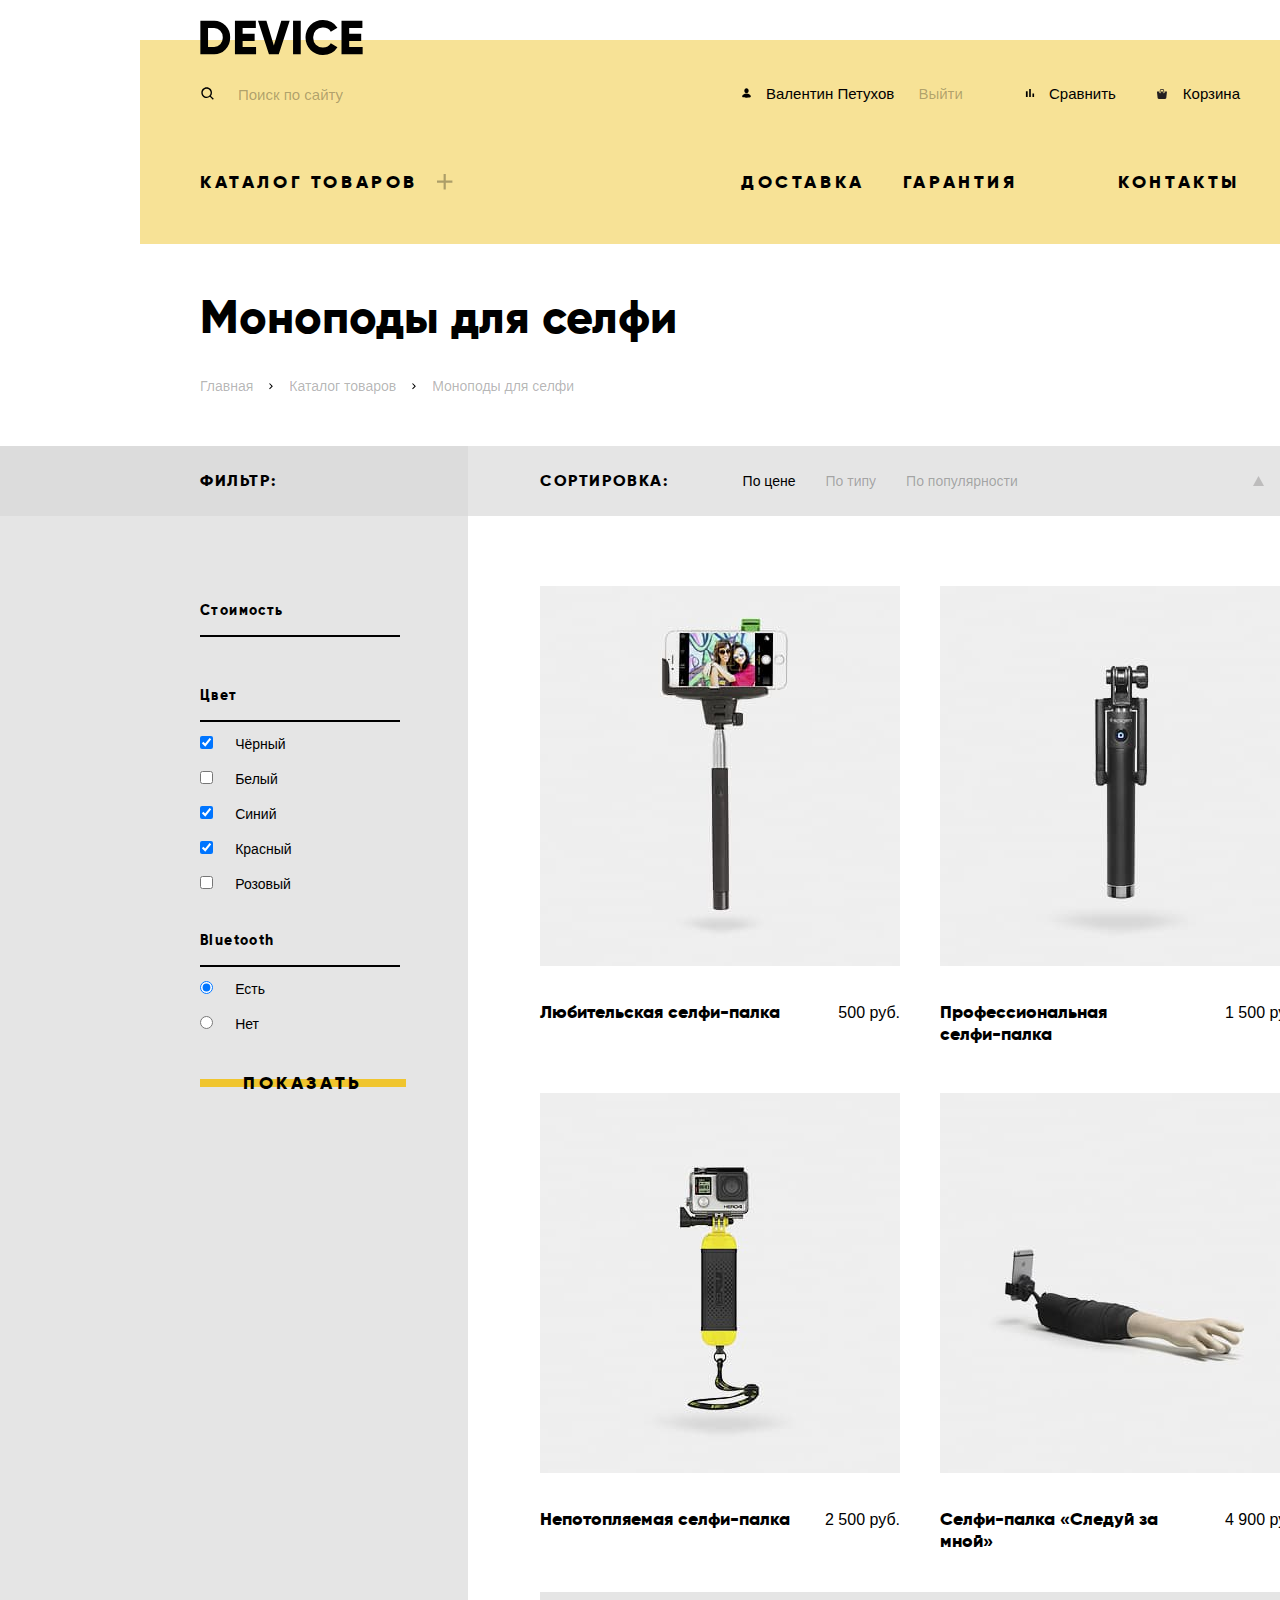
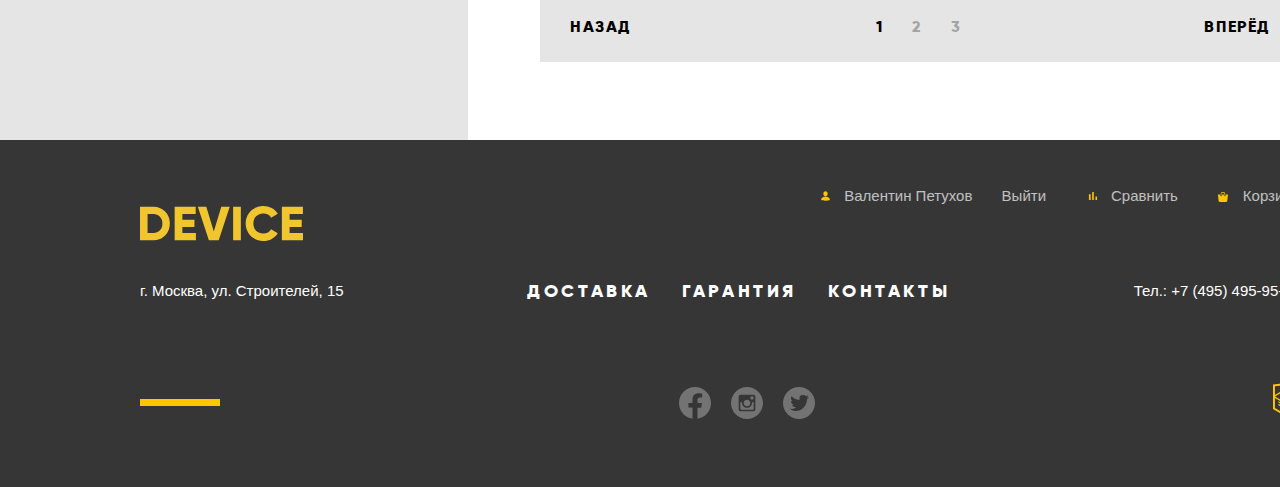
==== catalog.html @ a3957ce0 "Добавил активное сосстояние ссылки в подменю каталога" ====
<!DOCTYPE html>
<html class="page" lang="ru">

<head>
    <meta charset="utf-8">
    <title>Каталог моноподов для селфи магазина "Device"</title>
    <link rel="stylesheet" href="css/normalize.css">
    <link rel="stylesheet" href="css/style.css">
</head>

<body class="page-body">
    <div class="container">
        <header class="header">
            <nav class="main-navigation" aria-label="Главное меню">
                <a class="logo header-logo" href="index.html">
                    <img src="img/logo-device.svg" width="163" height="35" alt="Логотип магазина гаджетов «Device»">
                </a>
                <div class="header-wrapper">
                    <form class="search-form" action="https://echo.htmlacademy.ru" method="get">
                        <label class="visually-hidden" for="site-search">Поиск по сайту</label>
                        <input class="search-form-input" type="search" name="search" id="site-search" placeholder="Поиск по сайту" required>
                        <button class="search-form-button" type="submit">Найти</button>
                    </form>
                    <ul class="list user-navigation">
                        <li class="user-navigation-item">
                            <a class="user-navigation-link user-navigation-entry" href="">Валентин Петухов</a>
                            <a class="user-navigation-link user-navigation-quit" href="">Выйти</a>
                        </li>
                        <li class="user-navigation-item">
                            <a class="user-navigation-link user-navigation-compare" href="">Сравнить</a>
                        </li>
                        <li class="user-navigation-item">
                            <a class="user-navigation-link user-navigation-cart" href="">Корзина</a>
                        </li>
                    </ul>
                </div>
                <ul class="list site-navigation header-wrapper">
                    <li class="site-navigation-item site-navigation-catalog">
                        <a class="site-navigation-link site-navigation-catalog-link" href="">Каталог товаров</a>
                        <ul class="list catalog-navigation">
                            <li class="catalog-navigation-item">
                                <ul class="list catalog-submenu">
                                    <li class="catalog-submenu-item">
                                        <a class="catalog-submenu-link" href="">Виртуальная реальность</a>
                                    </li>
                                    <li class="catalog-submenu-item">
                                        <a class="catalog-submenu-link current">Моноподы для селфи</a>
                                    </li>
                                    <li class="catalog-submenu-item">
                                        <a class="catalog-submenu-link" href="">Экшен-камеры</a>
                                    </li>
                                </ul>
                            </li>
                            <li class="catalog-navigation-item">
                                <ul class="list catalog-submenu">
                                    <li class="catalog-submenu-item">
                                        <a class="catalog-submenu-link" href="">Фитнес-браслеты</a>
                                    </li>
                                    <li class="catalog-submenu-item">
                                        <a class="catalog-submenu-link" href="">Умные часы</a>
                                    </li>
                                </ul>
                            </li>
                            <li class="catalog-navigation-item">
                                <a class="catalog-submenu-link" href="">Квадракоптеры</a>
                            </li>
                        </ul>
                    </li>
                    <li class="site-navigation-item">
                        <a class="site-navigation-link" href="">Доставка</a>
                    </li>
                    <li class="site-navigation-item">
                        <a class="site-navigation-link" href="">Гарантия</a>
                    </li>
                    <li class="site-navigation-item">
                        <a class="site-navigation-link" href="">Контакты</a>
                    </li>
                </ul>
            </nav>
        </header>
    </div>
    <main>
        <div class="container">
            <div class="page-title-container">
                <h1 class="title page-title">Моноподы для селфи</h1>
                <ul class="list breadcrumbs">
                    <li class="breadcrumbs-item">
                        <a class="breadcrumbs-link" href="index.html">Главная</a>
                    </li>
                    <li class="breadcrumbs-item">
                        <a class="breadcrumbs-link" href="">Каталог товаров</a>
                    </li>
                    <li class="breadcrumbs-item">
                        <a class="breadcrumbs-link">Моноподы для селфи</a>
                    </li>
                </ul>
            </div>
        </div>
        <div class="catalog-columns">
            <section class="filters">
                <h2 class="catalog-subtitle">Фильтр:</h2>
                <form class="filter-form" action="https://echo.htmlacademy.ru" method="get">
                    <fieldset class="filter-form-category">
                        <legend class="filter-form-title">Стоимость</legend>
                    </fieldset>
                    <fieldset class="filter-form-category">
                        <legend class="filter-form-title">Цвет</legend>
                        <ul class="list filter-form-list">
                            <li class="filter-form-item">
                                <input class="filter-form-checkbox" type="checkbox" name="black-color" id="filter-black" checked>
                                <label class="filter-form-label" for="filter-black">Чёрный</label>
                            </li>
                            <li class="filter-form-item">
                                <input class="filter-form-checkbox" type="checkbox" name="white-color" id="filter-white">
                                <label class="filter-form-label" for="filter-white">Белый</label>
                            </li>
                            <li class="filter-form-item">
                                <input class="filter-form-checkbox" type="checkbox" name="blue-color" id="filter-blue" checked>
                                <label class="filter-form-label" for="filter-blue">Синий</label>
                            </li>
                            <li class="filter-form-item">
                                <input class="filter-form-checkbox" type="checkbox" name="red-color" id="filter-red" checked>
                                <label class="filter-form-label" for="filter-red">Красный</label>
                            </li>
                            <li class="filter-form-item">
                                <input class="filter-form-checkbox" type="checkbox" name="pink-color" id="filter-pink">
                                <label class="filter-form-label" for="filter-pink">Розовый</label>
                            </li>
                        </ul>
                    </fieldset>
                    <fieldset class="filter-form-category">
                        <legend class="filter-form-title">Bluetooth</legend>
                        <ul class="list filter-form-list">
                            <li class="filter-form-item">
                                <input class="filter-form-radio" type="radio" name="bluetooth-group" id="filter-bluetoth-yes" value="yes" checked>
                                <label class="filter-form-label" for="filter-bluetoth-yes">Есть</label>
                            </li>
                            <li class="filter-form-item">
                                <input class="filter-form-radio" type="radio" name="bluetooth-group" id="filter-bluetoth-no" value="no">
                                <label class="filter-form-label" for="filter-bluetoth-no">Нет</label>
                            </li>
                        </ul>
                    </fieldset>
                    <button class="button" type="submit">Показать</button>
                </form>
            </section>
            <section class="catalog">
                <h2 class="visually-hidden">Каталог товаров</h2>
                <div class="sorting-wrapper">
                    <div class="sorting-wrapper-inner">
                        <p class="catalog-subtitle sorting-subtitle">Сортировка:</p>
                        <ul class="list sorting-list">
                            <li class="sorting-item">
                                <a class="sorting-link current">По цене</a>
                            </li>
                            <li class="sorting-item">
                                <a class="sorting-link" href="">По типу</a>
                            </li>
                            <li class="sorting-item">
                                <a class="sorting-link" href="">По популярности</a>
                            </li>
                        </ul>
                        <ul class="list arrow-list">
                            <li class="arrow-item">
                                <button class="arrow-link arrow-up" type="button">
                                    <span class="visually-hidden">Вверх</span>
                                </button>
                            </li>
                            <li class="arrow-item">
                                <button class="arrow-link arrow-down current" type="button">
                                    <span class="visually-hidden">Вниз</span>
                                </button>
                            </li>
                        </ul>
                    </div>
                </div>
                <div class="catalog-container">
                    <ul class="list catalog-list">
                        <li class="catalog-item">
                            <article class="catalog-card">
                                <div class="catalog-img-wrapper">
                                    <img class="catalog-img" src="img/item-1.jpg" width="360" height="380" alt="Любительская селфи-палка">
                                    <div class="catalog-img-wrapper-inner">
                                        <button class="button catalog-cart" type="button">В корзину</button>
                                        <button class="catalog-compare" type="button">Добавить к сравнению</button>
                                    </div>
                                </div>
                                <div class="catalog-info">
                                    <h3 class="catalog-title">
                                        <a class="catalog-title-link" href="">Любительская селфи-палка</a>
                                    </h3>
                                    <p class="catalog-price">500 руб.</p>
                                </div>
                            </article>
                        </li>
                        <li class="catalog-item">
                            <article class="catalog-card">
                                <div class="catalog-img-wrapper">
                                    <img class="catalog-img" src="img/item-2.jpg" width="360" height="380" alt="Профессиональная селфи-палка">
                                    <div class="catalog-img-wrapper-inner">
                                        <button class="button catalog-cart" type="button">В корзину</button>
                                        <button class="catalog-compare" type="button">Добавить к сравнению</button>
                                    </div>
                                </div>
                                <div class="catalog-info">
                                    <h3 class="catalog-title">
                                        <a class="catalog-title-link" href="">Профессиональная <br> селфи-палка</a>
                                    </h3>
                                    <p class="catalog-price">1 500 руб.</p>
                                </div>
                            </article>
                        </li>
                        <li class="catalog-item">
                            <article class="catalog-card">
                                <div class="catalog-img-wrapper">
                                    <img class="catalog-img" src="img/item-3.jpg" width="360" height="380" alt="Непотопляемая селфи-палка">
                                    <div class="catalog-img-wrapper-inner">
                                        <button class="button catalog-cart" type="button">В корзину</button>
                                        <button class="catalog-compare" type="button">Добавить к сравнению</button>
                                    </div>
                                </div>
                                <div class="catalog-info">
                                    <h3 class="catalog-title">
                                        <a class="catalog-title-link" href="">Непотопляемая селфи-палка</a>
                                    </h3>
                                    <p class="catalog-price">2 500 руб.</p>
                                </div>
                            </article>
                        </li>
                        <li class="catalog-item">
                            <article class="catalog-card catalog-card-new">
                                <div class="catalog-img-wrapper">
                                    <img class="catalog-img" src="img/item-4.jpg" width="360" height="380" alt="Селфи-палка «Следуй за мной»">
                                    <div class="catalog-img-wrapper-inner">
                                        <button class="button catalog-cart" type="button">В корзину</button>
                                        <button class="catalog-compare" type="button">Добавить к сравнению</button>
                                    </div>
                                </div>
                                <div class="catalog-info">
                                    <h3 class="catalog-title">
                                        <a class="catalog-title-link" href="">Селфи-палка «Следуй за мной»</a>
                                    </h3>
                                    <p class="catalog-price">4 900 руб.</p>
                                </div>
                            </article>
                        </li>
                    </ul>
                    <div class="catalog-pagination">
                        <a class="catalog-pagination-link catalog-pagination-control">Назад</a>
                        <ul class="list catalog-pagination-list">
                            <li class="catalog-pagination-item">
                                <a class="catalog-pagination-link catalog-pagination-number current">1</a>
                            </li>
                            <li class="catalog-pagination-item">
                                <a class="catalog-pagination-link catalog-pagination-number" href="">2</a>
                            </li>
                            <li class="catalog-pagination-item">
                                <a class="catalog-pagination-link catalog-pagination-number" href="">3</a>
                            </li>
                        </ul>
                        <a class="catalog-pagination-link catalog-pagination-control" href="">Вперёд</a>
                    </div>
                </div>
            </section>
        </div>
    </main>
    <footer class="footer">
        <div class="container footer-wrapper">
            <div class="footer-wrapper-row">
                <a class="logo footer-logo" href="index.html">
                    <img src="img/logo-device-yellow.svg" width="163" height="35" alt="Логотип магазина гаджетов «Device»">
                </a>
                <ul class="list footer-user-navigation">
                    <li class="footer-user-item">
                        <a class="footer-user-link footer-user-entry" href="">Валентин Петухов</a>
                        <a class="footer-user-link footer-user-quit" href="">Выйти</a>
                    </li>
                    <li class="footer-user-item">
                        <a class="footer-user-link footer-user-compare" href="">Сравнить</a>
                    </li>
                    <li class="footer-user-item">
                        <a class="footer-user-link footer-user-cart" href="">Корзина</a>
                    </li>
                </ul>
            </div>
            <div class="footer-wrapper-row">
                <address class="footer-address">г. Москва, ул. Строителей, 15</address>
                <ul class="list footer-site-navigation">
                    <li class="footer-site-item">
                        <a class="footer-site-link" href="">Доставка</a>
                    </li>
                    <li class="footer-site-item">
                        <a class="footer-site-link" href="">Гарантия</a>
                    </li>
                    <li class="footer-site-item">
                        <a class="footer-site-link" href="">Контакты</a>
                    </li>
                </ul>
                <p class="footer-tel">Тел.: +7 (495) 495-95-95</p>
            </div>
            <div class="footer-wrapper-row">
                <ul class="list social-list">
                    <li class="social-item">
                        <a class="social-link social-fb" href="">
                            <span class="visually-hidden">Facebook</span>
                        </a>
                    </li>
                    <li class="social-item">
                        <a class="social-link social-inst" href="">
                            <span class="visually-hidden">Instagram</span>
                        </a>
                    </li>
                    <li class="social-item">
                        <a class="social-link social-tw" href="">
                            <span class="visually-hidden">Twitter</span>
                        </a>
                    </li>
                </ul>
                <a class="academy-logo" href="https://htmlacademy.ru/intensive/htmlcss">
                    <img src="img/logo-html.svg" width="27" height="34" alt="Логотип HtmlAcademy">
                </a>
            </div>
        </div>
    </footer>
</body>

</html>
---- css/style.css ----
@font-face {
    font-family: 'Opens Sans';
    font-style: normal;
    font-weight: 400;
    src: local('Opens Sans Regular'), local('OpenSans-Regular'),
        url('../fonts/opensans.woff2') format('woff2'),
        url('../fonts/opensans.woff') format('woff');
}

@font-face {
    font-family: 'Opens Sans';
    font-style: normal;
    font-weight: 300;
    src: local('Opens Sans Light'), local('OpenSans-Light'),
        url('../fonts/opensanslight.woff2') format('woff2'),
        url('../fonts/opensanslight.woff') format('woff');
}

@font-face {
    font-family: 'Gilroy';
    font-style: normal;
    font-weight: 300;
    src: local('Gilroy Light'), local('Gilroy-Light'),
        url('../fonts/gilroylight.woff2') format('woff2'),
        url('../fonts/gilroylight.woff') format('woff');
}

@font-face {
    font-family: 'Gilroy';
    font-style: normal;
    font-weight: 800;
    src: local('Gilroy ExtraBold'), local('Gilroy-ExtraBold'),
        url('../fonts/gilroyextrabold.woff2') format('woff2'),
        url('../fonts/gilroyextrabold.woff') format('woff');
}

*,
*::before,
*::after {
    box-sizing: border-box;
}

:root {
    --basic-black: #000;
    --basic-dark: #363636;
    --basic-white: #fff;
    --basic-grey: #464646;
    --basic-half-grey: #7e7e7e;
    --basic-grey-dark: #dcdcdc;
    --basic-grey-light: #e5e5e5;
    --basic-grey-super-light: #f2f2f2;
    --basic-grey-super-normal: #eaeaea;
    --basic-pink: #f6dada;
    --special-yellow: #f7e296;
    --special-yellow-dark: #f0c52e;
    --special-yellow-super-dark: #ffc600;
    --special-green: #91c92f;
    --special-grey: #a6a6a6;
    --special-grey-light: #ebebeb;
    --special-grey-dark: #d9d9d9;
    --opacity-black-6: rgba(0, 0, 0, 0.6);
    --opacity-black-5: rgba(0, 0, 0, 0.5);
    --opacity-black-4: rgba(0, 0, 0, 0.4);
    --opacity-black-3: rgba(0, 0, 0, 0.3);
    --opacity-black-2: rgba(0, 0, 0, 0.2);
    --opacity-black-2: rgba(0, 0, 0, 0.1);
    --opacity-white-7: rgba(255, 255, 255, 0.7);
    --opacity-white-6: rgba(255, 255, 255, 0.6);
    --opacity-white-3: rgba(255, 255, 255, 0.3);
}

.visually-hidden {
    position: absolute;
    width: 1px;
    height: 1px;
    margin: -1px;
    border: 0;
    padding: 0;
    white-space: nowrap;
    clip-path: inset(100%);
    clip: rect(0 0 0 0);
    overflow: hidden;
}

body {
    min-width: 1440px;
    margin: 0;
    padding: 0;
    font-family: "Open Sans", Arial, sans-serif;
    font-size: 15px;
    line-height: 20px;
    font-weight: 300;
    color: var(--basic-black);
    background-color: var(--basic-white);
}

a {
    text-decoration: none;
}

img {
    max-width: 100%;
    height: auto;
}

.page {
    height: 100%;
}

.page-body {
    display: grid;
    grid-template-rows: min-content 1fr min-content;
    align-content: start;
    min-height: 100%;
    padding-top: 40px;
}

.container {
    width: 1160px;
    margin: 0 auto;
    padding-left: 10px;
    padding-right: 10px;
    box-sizing: content-box;
}

.list {
    list-style-type: none;
    margin: 0;
    padding: 0;
}

.header {
    position: relative;
    padding-top: 44px;
    padding-right: 60px;
    padding-bottom: 1px;
    padding-left: 60px;
    background-color: var(--special-yellow);
}

.header-wrapper {
    display: flex;
    margin-bottom: 50px;
}

.logo {
    display: block;
}

.logo[href]:hover {
    opacity: 0.6;
}

.logo[href]:active {
    opacity: 0.3;
}

.header-logo {
    position: absolute;
    top: -20px;
    margin-bottom: 29px;
}

.search-form {
    position: relative;
    width: 440px;
    margin-right: auto;
}

.search-form-input {
    position: relative;
    width: 100%;
    padding-bottom: 14px;
    padding-left: 38px;
    border: none;
    border-bottom-width: 2px;
    border-bottom-style: solid;
    border-bottom-color: transparent;
    line-height: inherit;
    background-color: transparent;
    background-image: url("../img/search.svg");
    background-repeat: no-repeat;
    background-position: 0 2px;
}

.search-form-input::-webkit-search-decoration,
.search-form-input::-webkit-search-cancel-button,
.search-form-input::-webkit-search-results-button,
.search-form-input::-webkit-search-results-decoration {
    display: none;
}

.search-form-input::placeholder {
    color: var(--opacity-black-3);
    opacity: 1;
}

.search-form-input:hover::placeholder {
    color: var(--opacity-black-6);
}

.search-form-input:focus::placeholder {
    color: var(--basic-black);
}

.search-form-input:focus,
.search-form-input:valid {
    color: var(--basic-black);
    outline: none;
    border-bottom-color: var(--basic-black);
}

.search-form-input:focus+.search-form-button,
.search-form-input:valid+.search-form-button {
    opacity: 1;
}

.search-form-button {
    position: absolute;
    right: 0;
    bottom: 0;
    padding-top: 15px;
    padding-right: 17px;
    padding-bottom: 15px;
    padding-left: 17px;
    opacity: 0;
    border: 2px solid var(--basic-black);
    font-size: inherit;
    line-height: inherit;
    text-transform: uppercase;
    color: var(--basic-black);
    background-color: transparent;
}

.search-form-button:hover {
    background-color: black;
    color: var(--basic-white);
}

.search-form-button:active {
    color: var(--opacity-white-3);
}

.user-navigation {
    width: 500px;
    display: flex;
}

.user-navigation-item {
    margin-left: 41px;
}

.user-navigation-item:first-child {
    margin-left: 0;
    margin-right: auto;
}

.user-navigation-link {
    position: relative;
    padding-left: 26px;
    color: inherit;
}

.user-navigation-link::before {
    content: '';
    position: absolute;
    bottom: 2px;
    left: 0;
}

.user-navigation-link:hover {
    opacity: 0.6;
}

.user-navigation-link:active {
    opacity: 0.3;
}

.user-navigation-entry::before {
    width: 13px;
    height: 14px;
    background-image: url("../img/user.svg");
    background-repeat: no-repeat;
    background-position: center;
}

.user-navigation-compare::before {
    width: 14px;
    height: 14px;
    background-image: url("../img/compare.svg");
    background-repeat: no-repeat;
    background-position: center;
}

.user-navigation-cart::before {
    width: 11px;
    height: 12px;
    background-image: url("../img/cart.svg");
    background-repeat: no-repeat;
    background-position: center;
}

.user-navigation-quit {
    color: var(--opacity-black-3);
    padding-left: 0;
    margin-left: 20px;
}

.site-navigation-item {
    margin-right: 38px;
}

.site-navigation-item:first-child {
    margin-right: 285px;
}

.site-navigation-item:first-child .site-navigation-link {
    padding-right: 38px;
}

.site-navigation-item:last-child {
    margin-right: 0;
    margin-left: auto;
}

.site-navigation-link {
    font-family: "Gilroy", Arial, sans-serif;
    font-weight: 800;
    font-size: 18px;
    color: inherit;
    line-height: 22px;
    letter-spacing: 0.2em;
    text-transform: uppercase;
}

.site-navigation-link:hover {
    opacity: 0.6;
}

.site-navigation-link:active {
    opacity: 0.3;
}

.site-navigation-catalog:hover .catalog-navigation {
    visibility: visible;
}

.site-navigation-catalog-link {
    position: relative;
}

.site-navigation-catalog-link::after {
    content: '';
    position: absolute;
    bottom: 0;
    right: 0;
    width: 22px;
    height: 22px;
    background-image: url("../img/plus.svg");
    background-repeat: no-repeat;
    background-position: center;
}

.catalog-navigation {
    position: absolute;
    left: 0;
    display: flex;
    width: 100%;
    visibility: hidden;
    padding-top: 30px;
    padding-right: 60px;
    padding-bottom: 46px;
    padding-left: 60px;
    background-color: var(--special-yellow);
}

.catalog-navigation-item {
    margin-right: 61px;
}

.catalog-submenu-item {
    margin-bottom: 20px;
}

.catalog-submenu-item:last-child {
    margin-bottom: 0;
}

.catalog-submenu-link {
    color: inherit;
}

.catalog-submenu-link:hover {
    color: var(--opacity-black-6);
}

.catalog-submenu-link:active,
.catalog-submenu-link.current {
    color: var(--opacity-black-3);
}

.promo {
    margin-bottom: 96px;
    padding-bottom: 5px;
}

.promo-product-card {
    display: flex;
    justify-content: space-around;
}

.promo-product-description {
    width: 495px;
}

.promo-product-number {
    font-family: "Gilroy", Arial, sans-serif;
    font-weight: 800;
    font-size: 179px;
    line-height: 219px;
    text-transform: uppercase;
    color: var(--basic-white);
}

.promo-product-title {
    margin: 0;
    margin-bottom: 30px;
    font-family: "GIlroy", Arial, sans-serif;
    font-weight: 800;
    font-size: 47px;
    line-height: 58px;
    color: var(--basic-black);
}

.promo-product-text {
    margin: 0;
    margin-bottom: 60px;
}

.promo-product-button {
    display: inline-block;
    margin-bottom: 60px;
}

.item-property {
    font-family: "Gilroy", Arial, sans-serif;
    font-weight: 300;
    letter-spacing: 0.1em;
    padding-right: 65px;
}

.item-property:last-child {
    padding-right: 0;
}

.property-table {
    border-spacing: 0 15px;
}

.property-description-item {
    font-size: 36px;
    line-height: 42px;
}

.property-definition-item {
    font-size: 13px;
    line-height: 15px;
}

.product-catalog {
    margin-bottom: 49px;
    padding-top: 20px;
}

.product-catalog-list {
    display: flex;
    flex-wrap: wrap;
}

.product-catalog-item {
    width: 160px;
    margin-right: 30px;
    margin-bottom: 20px;
}

.product-catalog-link {
    font-family: "Gilroy", Arial, sans-serif;
    font-weight: 800;
    font-size: 18px;
    line-height: 22px;
    letter-spacing: 0.05em;
    color: var(--basic-black);
}

.product-catalog-link::before {
    content: "";
    display: block;
    width: 160px;
    height: 160px;
    margin-bottom: 38px;
    background-color: var(--special-yellow);
    background-repeat: no-repeat;
    background-position: 50% 50%;
}

.product-catalog-link:hover::before {
    background-color: var(--special-yellow-dark);
}

.product-catalog-link:active {
    color: var(--opacity-black-3);
}

.product-catalog-vr::before {
    background-image: url("../img/popular-1.svg");
}

.product-catalog-monopods::before {
    background-image: url("../img/popular-2.svg");
}

.product-catalog-cameras::before {
    background-image: url("../img/popular-3.svg");
}

.product-catalog-bracelets::before {
    background-image: url("../img/popular-4.svg");
}

.product-catalog-watches::before {
    background-image: url("../img/popular-5.svg");
}

.product-catalog-quadcopters::before {
    background-image: url("../img/popular-6.svg");
}

.advantages {
    margin-bottom: 90px;
}

.advantages-wrapper {
    display: flex;
    align-items: baseline;
}

.advantages-slider-item {
    margin-bottom: 39px;
}

.advantages-slider-item:last-child {
    margin-bottom: 0;
}

.advantages-slider-content {
    padding-left: 116px;
}

.button.advantages-slider-link:active {
    color: var(--special-yellow);
    background-color: var(--basic-black);
}

.title {
    font-family: "Gilroy", Arial, sans-serif;
    font-weight: 800;
    font-size: 47px;
    line-height: 58px;
    letter-spacing: 0.2em;
}

.text {
    line-height: 28px;
}

.advantages-title {
    margin: 0;
    margin-bottom: 40px;
}

.advantages-slider-text {
    width: 540px;
    letter-spacing: 0.1em;
}

.popular-brands {
    margin-bottom: 90px;
}

.popular-list {
    display: flex;
    flex-wrap: wrap;
    margin-right: -40px;
}

.popular-item {
    margin-right: 40px;
}

.popular-link {
    display: block;
}

.popular-link::before {
    content: "";
    background-repeat: no-repeat;
    background-position: 50% 50%;
}

.popular-dji::before {
    background-image: url("../img/popular-brands-hover-1.png");
}

.popular-spgadgets::before {
    background-image: url("../img/popular-brands-hover-2.png");
}

.popular-gopro::before {
    background-image: url("../img/popular-brands-hover-3.png");
}

.popular-vive::before {
    background-image: url("../img/popular-brands-hover-4.png");
}

.index-columns {
    display: flex;
    justify-content: space-between;
    margin-bottom: 86px;
}

.about-us {
    position: relative;
    width: 473px;
    padding-top: 50px;
}

.about-us::before {
    content: '';
    position: absolute;
    top: 0;
    display: block;
    width: 80px;
    height: 7px;
    background-color: var(--basic-black);
}

.about-us-list {
    margin-top: 60px;
    margin-bottom: 84px;
}

.about-us-item {
    font-family: "Gilroy", Arial, sans-serif;
    font-weight: 800;
    font-size: 16px;
    line-height: 28px;
    padding-left: 32px;
    margin-bottom: 20px;
}

.about-us-item:last-child {
    margin-bottom: 0;
}

.contacts {
    position: relative;
    width: 560px;
    padding-top: 50px;
}

.contacts::before {
    content: '';
    position: absolute;
    top: 0;
    display: block;
    width: 80px;
    height: 7px;
    background-color: var(--basic-black);
}

.contacts-map {
    display: block;
    margin-bottom: 85px;
}

.about-us-title {
    margin: 0;
    margin-bottom: 50px;
}

.about-us-text {
    margin: 0;
    margin-bottom: 40px;
}

.button {
    position: relative;
    z-index: 1;
    display: inline-block;
    padding: 0;
    padding-right: 43px;
    padding-left: 43px;
    border: none;
    font-family: "Gilroy", Arial, sans-serif;
    font-weight: 800;
    font-size: 18px;
    line-height: 22px;
    letter-spacing: 0.2em;
    text-transform: uppercase;
    color: var(--basic-black);
    background-color: transparent;
}

.button:active {
    color: var(--opacity-black-3);
}

.button::before {
    content: '';
    position: absolute;
    left: 0;
    top: 50%;
    z-index: -1;
    width: 100%;
    height: 8px;
    transform: translateY(-50%);
    transition: transform 0.3s;
    background-color: var(--special-yellow-dark);
}

.button:hover::before {
    transform: translateY(-50%) scaleY(5);
}

.page-title-container {
    margin-top: 44px;
    margin-bottom: 50px;
    padding-left: 60px;
}

.page-title {
    letter-spacing: normal;
    margin-bottom: 30px;
}

.breadcrumbs {
    display: flex;
    align-items: baseline;
}

.breadcrumbs-item {
    margin-right: 12px;
}

.breadcrumbs-link {
    position: relative;
    color: var(--opacity-black-3);
    font-size: 14px;
    padding-right: 24px;
}

.breadcrumbs-link:hover {
    color: var(--opacity-black-6);
}

.breadcrumbs-link:active {
    color: var(--opacity-black-1);
}

.breadcrumbs-item:not(:last-child) .breadcrumbs-link::after {
    content: '';
    position: absolute;
    right: 0;
    bottom: 2px;
    width: 12px;
    height: 12px;
    background-image: url("../img/nav-arrow.svg");
    background-repeat: no-repeat;
    background-position: center;
}

.catalog-columns {
    display: flex;
}

.filters {
    display: flex;
    flex-direction: column;
    align-items: flex-end;
    flex-grow: 1;
    width: 468px;
    padding-right: 68px;
    padding-top: 25px;
    background-image: linear-gradient(to bottom, var(--basic-grey-dark) 70px, var(--basic-grey-light) 70px);
}

.catalog-subtitle {
    margin: 0;
    margin-bottom: 25px;
}

.filter-form {
    width: 200px;
    padding-top: 86px;
}

.filter-form-category {
    position: relative;
    padding: 0;
    margin: 0;
    border: none;
    margin-bottom: 38px;
}

.filter-form-category::before {
    content: '';
    position: absolute;
    left: 0;
    top: -14px;
    width: 100%;
    height: 2px;
    background-color: var(--basic-black);
}

.filter-form-category:last-child {
    margin-bottom: 50px;
}

.filter-form-title {
    font-family: "Gilroy", Arial, sans-serif;
    font-weight: 800;
    font-size: 14px;
    line-height: 17px;
    letter-spacing: 0.1em;
    margin-bottom: 30px;
}

.filter-form-item {
    margin-bottom: 15px;
}

.filter-form-item:last-child {
    margin-bottom: 0;
}

.filter-form-checkbox+label,
.filter-form-radio+label {
    color: var(--basic-black);
    font-size: 14px;
    line-height: 19px;
}

.filter-form-checkbox:disabled+label,
.filter-form-radio:disabled+label {
    color: var(--special-grey);
}

.filter-form-label {
    margin-left: 18px;
}

.catalog {
    width: 972px;
    flex-grow: 1;
}

.sorting-wrapper {
    padding-top: 25px;
    padding-bottom: 25px;
    padding-left: 72px;
    background-color: var(--basic-grey-light);
}

.sorting-wrapper-inner {
    display: flex;
    align-items: baseline;
    width: 760px;
}

.catalog-subtitle {
    width: 200px;
    font-family: "Gilroy", Arial, sans-serif;
    font-weight: 800;
    font-size: 16px;
    line-height: inherit;
    letter-spacing: 0.1em;
    text-transform: uppercase;
}

.sorting-subtitle {
    width: auto;
    margin-bottom: 0;
    margin-right: 74px;
}

.sorting-list {
    display: flex;
    flex-wrap: wrap;
}

.sorting-item {
    margin-right: 30px;
}

.sorting-item:last-child {
    margin-right: 0;
}

.sorting-link {
    font-weight: 400;
    font-size: 14px;
    line-height: 19px;
    color: var(--opacity-black-3);
}

.sorting-link:hover {
    color: var(--opacity-black-6);
}

.sorting-link:active,
.sorting-link.current {
    color: var(--basic-black);
}

.arrow-list {
    display: flex;
    margin-left: auto;
}

.arrow-item {
    margin-right: 25px;
}

.arrow-item:last-child {
    margin-right: 0;
}

.arrow-link {
    padding: 0;
    opacity: 0.2;
    border: none;
    background-color: transparent;
}

.arrow-link:hover {
    opacity: 0.4;
}

.arrow-link:active,
.arrow-link.current {
    opacity: 1;
}

.arrow-link::before {
    content: '';
    display: block;
    width: 11px;
    height: 10px;
    background-repeat: no-repeat;
    background-position: 50% 50%;
}

.arrow-up::before {
    background-image: url("../img/icon-up-dir.svg");
}

.arrow-down::before {
    background-image: url("../img/icon-down-dir.svg");
}

.catalog-list {
    display: grid;
    grid-template-columns: 360px 360px;
    column-gap: 40px;
    row-gap: 48px;
}

.catalog-card {
    position: relative;
}

.catalog-card-new::before {
    content: 'New';
    position: absolute;
    top: 29px;
    right: 27px;
    width: 62px;
    height: 62px;
    padding-top: 23px;
    padding-right: 17px;
    padding-bottom: 23px;
    padding-left: 16px;
    border-width: 2px;
    border-style: solid;
    border-color: var(--opacity-black-3);
    border-radius: 50%;
    font-family: "Gilroy", Arial, sans-serif;
    font-weight: 800;
    font-size: 12px;
    line-height: 15px;
    text-transform: uppercase;
    color: var(--opacity-black-3);
}

.catalog-img-wrapper {
    position: relative;
    margin-bottom: 30px;
}

.catalog-img-wrapper:hover .catalog-img {
    opacity: 0.7;
}

.catalog-img-wrapper:hover .catalog-img-wrapper-inner {
    visibility: visible;
}

.catalog-img-wrapper-inner {
    position: absolute;
    top: 180px;
    left: 50%;
    visibility: hidden;
    min-width: 200px;
    transform: translateX(-50%);
}

.catalog-cart {
    padding-right: 36px;
    padding-left: 36px;
    margin-bottom: 22px;
}

.catalog-compare {
    border: none;
    letter-spacing: 0.1em;
    background-color: transparent;
    color: var(--opacity-black-5);
}

.catalog-compare:hover {
    color: var(--basic-black);
}

.catalog-compare:active {
    color: var(--opacity-black-2);
}

.catalog-info {
    display: flex;
    justify-content: space-between;
    align-items: baseline;
}

.catalog-title {
    font-family: "Gilroy", Arial, sans-serif;
    font-weight: 800;
    font-size: 18px;
    line-height: 22px;
    width: 275px;
    margin: 0;
    padding-right: 10px;
}

.catalog-title-link {
    color: var(--basic-black);
}

.catalog-price {
    font-size: 16px;
    line-height: 18px;
    margin: 0;
}

.catalog-container {
    padding-top: 70px;
    padding-right: 140px;
    padding-bottom: 78px;
    padding-left: 72px;
}

.catalog-pagination {
    display: flex;
    justify-content: space-between;
    align-items: center;
    width: 760px;
    margin-top: 40px;
    background-color: var(--basic-grey-light);
}

.catalog-pagination-list {
    display: flex;
    align-items: baseline;
    flex-wrap: wrap;
    margin-right: -30px;
    padding-left: 10px;
    padding-right: 10px;
}

.catalog-pagination-item {
    margin-right: 30px;
}

.catalog-pagination-link {
    font-family: "Gilroy", Arial, sans-serif;
    font-weight: 800;
    font-size: 16px;
    line-height: inherit;
}

.catalog-pagination-control {
    padding-top: 25px;
    padding-right: 30px;
    padding-bottom: 25px;
    padding-left: 30px;
    letter-spacing: 0.1em;
    text-transform: uppercase;
    color: inherit;
}

.catalog-pagination-control:hover {
    background-color: var(--special-grey-dark);
}

.catalog-pagination-control:active {
    color: var(--opacity-black-3);
}

.catalog-pagination-number {
    color: var(--opacity-black-3);
}

.catalog-pagination-number:hover {
    color: var(--opacity-black-6);
}

.catalog-pagination-number:active,
.catalog-pagination-link.current {
    color: var(--basic-black);
}

.footer-wrapper {
    display: flex;
    flex-direction: column;
}

.footer-wrapper-row {
    display: flex;
    justify-content: space-between;
    align-items: center;
    margin-bottom: 67px;
}

.footer-wrapper-row:first-child {
    margin-bottom: 40px;
    align-items: flex-start;
}

.footer-wrapper-row:last-child {
    margin-bottom: 0;
}

.footer-wrapper-row:last-child::before {
    content: '';
    display: block;
    width: 80px;
    height: 7px;
    background-color: var(--special-yellow-super-dark);
}

.footer {
    background-color: var(--basic-dark);
    padding-top: 46px;
    padding-bottom: 65px;
}

.footer-logo {
    position: relative;
    bottom: -20px;
}

.footer-user-navigation {
    display: flex;
    justify-content: space-between;
    min-width: 325px;
}

.footer-user-item {
    margin-right: 40px;
}

.footer-user-item:last-child {
    margin-right: 0;
}

.footer-user-link {
    position: relative;
    color: var(--opacity-white-7);
    padding-left: 25px;
}

.footer-user-link:hover {
    color: var(--basic-white);
}

.footer-user-link:active {
    color: var(--opacity-white-3);
}

.footer-user-link::before {
    content: '';
    position: absolute;
    bottom: 1px;
    left: 0;
}

.footer-user-entry::before {
    width: 13px;
    height: 14px;
    background-image: url("../img/user-yellow.svg");
    background-repeat: no-repeat;
    background-position: center;
}

.footer-user-compare::before {
    width: 14px;
    height: 14px;
    background-image: url("../img/compare-yellow.svg");
    background-repeat: no-repeat;
    background-position: center;
}

.footer-user-cart::before {
    width: 11px;
    height: 12px;
    background-image: url("../img/cart-yellow.svg");
    background-repeat: no-repeat;
    background-position: center;
}

.footer-user-link:hover::before {
    opacity: 0.6;
}

.footer-user-link:active::before {
    opacity: 0.3;
}

.footer-address {
    color: var(--basic-white);
    font-style: normal;
}

.footer-site-navigation {
    display: flex;
    justify-content: space-between;
    width: 423px;
}

.footer-site-item {
    padding-top: 5px;
    padding-bottom: 5px;
}

.footer-site-link {
    font-family: "Gilroy", Arial, sans-serif;
    font-weight: 800;
    font-size: 18px;
    line-height: 22px;
    letter-spacing: 0.2em;
    text-transform: uppercase;
    color: var(--basic-white);
}

.footer-site-link:hover {
    color: var(--opacity-white-6);
}

.footer-site-link:active {
    color: var(--opacity-white-3);
}

.footer-tel {
    color: var(--basic-white);
}

.social-list {
    display: flex;
}

.social-item {
    margin-right: 20px;
}

.social-item:last-child {
    margin-right: 0;
}

.social-link {
    display: block;
    width: 32px;
    height: 32px;
    background-color: var(--basic-dark);
    background-repeat: no-repeat;
    background-position: 50% 50%;
    opacity: 0.3;
}

.social-link:hover {
    opacity: 0.6;
}

.social-link:active {
    opacity: 0.1;
}

.social-fb {
    background-image: url("../img/fb.svg");
}

.social-inst {
    background-image: url("../img/instagram.svg");
}

.social-tw {
    background-image: url("../img/twitter.svg");
}

.academy-logo:hover {
    opacity: 0.6;
}

.academy-logo:active {
    opacity: 0.3;
}

.modal {
    position: fixed;
    top: 50%;
    left: 50%;
    z-index: 2;
    width: 960px;
    margin-left: -480px;
    box-shadow: 0px 10px 16px rgba(0, 0, 0, 0.15);
    transform: translateY(-50%);
    background-color: var(--basic-white);
}

.modal-feedback {
    display: none;
    padding-top: 92px;
    padding-right: 100px;
    padding-bottom: 69px;
    padding-left: 100px;
}

.modal-feedback-form {
    display: flex;
    justify-content: space-between;
    flex-wrap: wrap;
}

.modal-feedback-item {
    width: 360px;
}

.modal-feedback-title {
    display: block;
    margin-bottom: 10px;
    font-family: "Gilroy", Arial, sans-serif;
    font-weight: 800;
    font-size: 18px;
    line-height: 22px;
}

.modal-feedback-input {
    width: 100%;
    padding-top: 17px;
    padding-right: 20px;
    padding-bottom: 17px;
    padding-left: 20px;
    margin-bottom: 32px;
    border-width: 2px;
    border-style: solid;
    border-color: transparent;
    font-family: "Gilroy", Arial, sans-serif;
    font-size: 14px;
    line-height: 16px;
    color: var(--opacity-black-4);
    background-color: var(--basic-grey-super-light);
}

.modal-feedback-input:hover {
    background-color: var(--basic-grey-super-normal);
}

.modal-feedback-input:focus {
    outline: none;
    border-color: var(--special-yellow);
    color: var(--basic-dark);
    background-color: var(--basic-white);
}

.modal-feedback-message {
    width: 760px;
}

.modal-feedback-message .modal-feedback-input {
    height: 167px;
    margin-bottom: 54px;
    resize: none;
}

.modal-feedback-button::before {
    background-color: var(--special-yellow);
}

.close-modal {
    position: absolute;
    right: 20px;
    top: 20px;
    width: 55px;
    height: 55px;
    outline: none;
    border: none;
    border-radius: 50%;
    background-color: transparent;
    background-image: url("../img/modal-close.svg");
    background-repeat: no-repeat;
    background-position: 50% 50%;
    opacity: 0.4;
}

.close-modal:hover {
    opacity: 1;
}

.close-modal:active {
    opacity: 0.3;
}

.modal-map {
    display: none;
}

.modal-map-iframe {
    border: none;
}
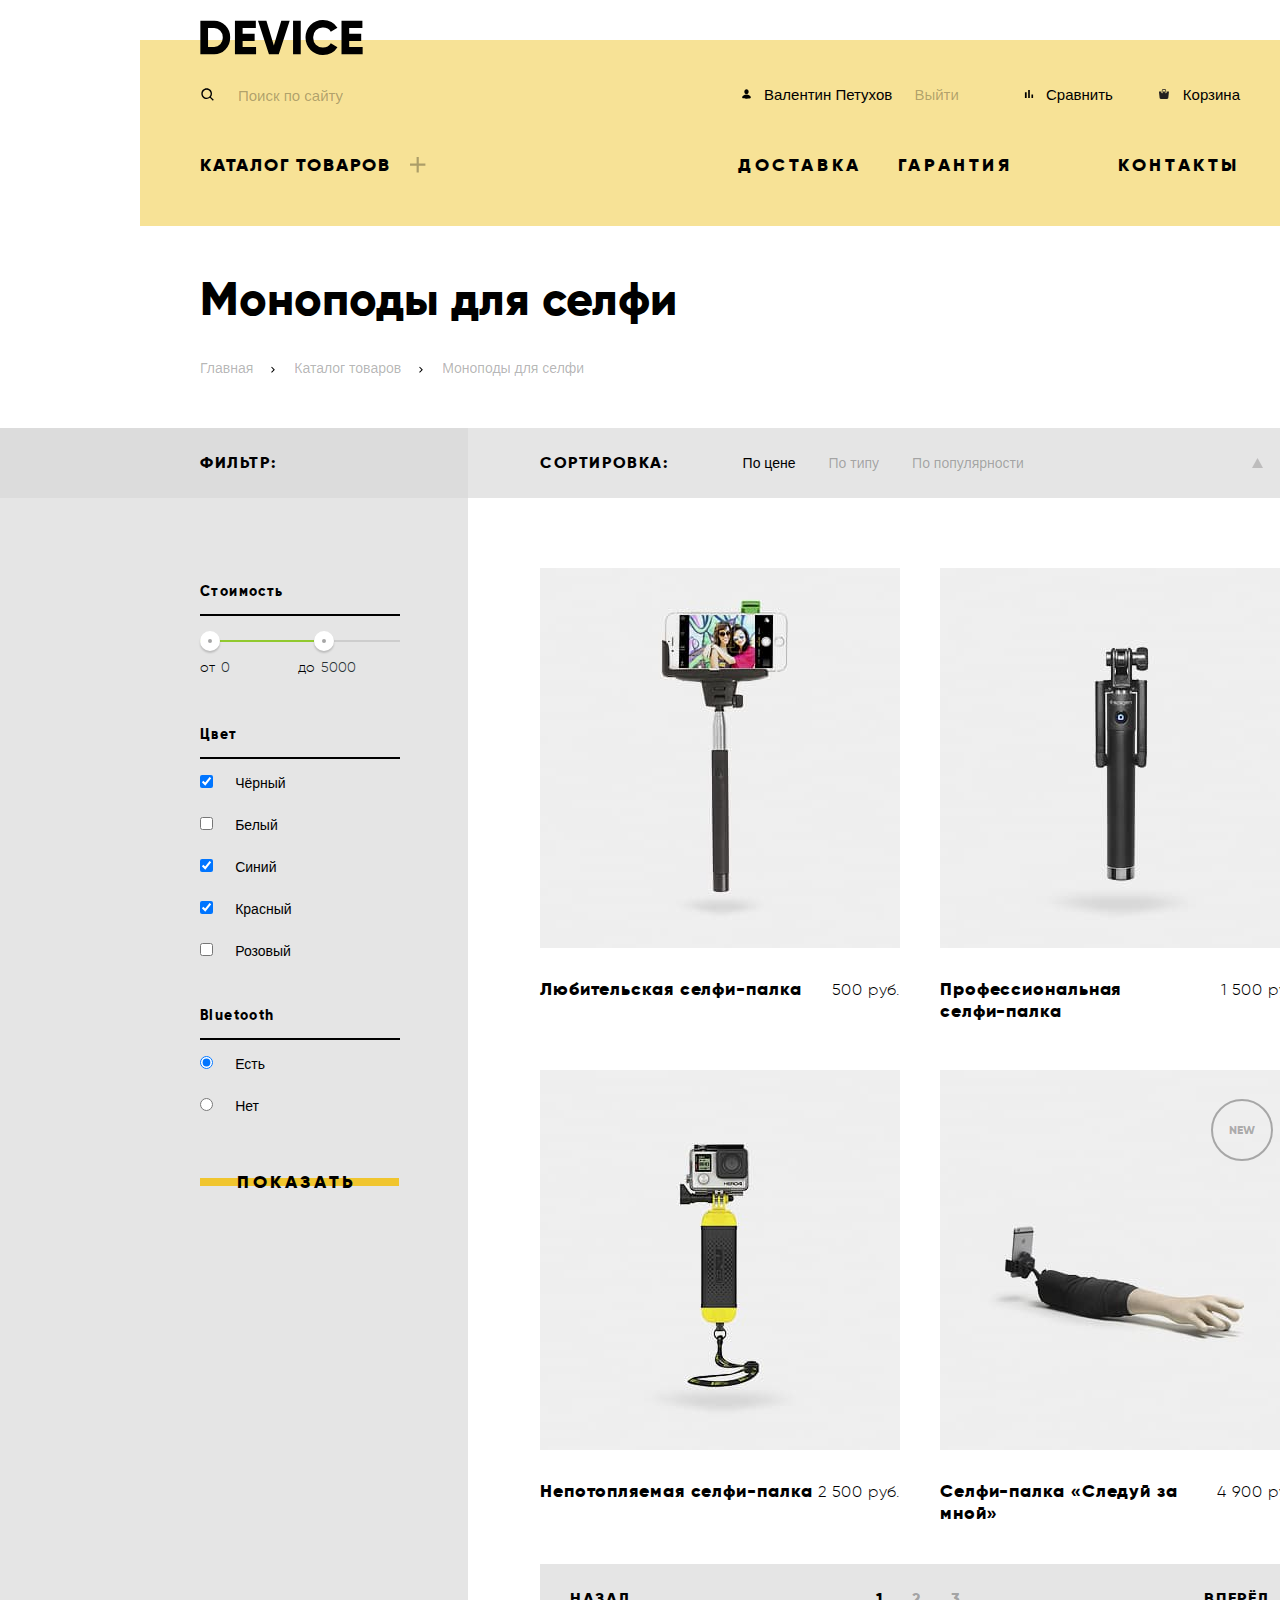
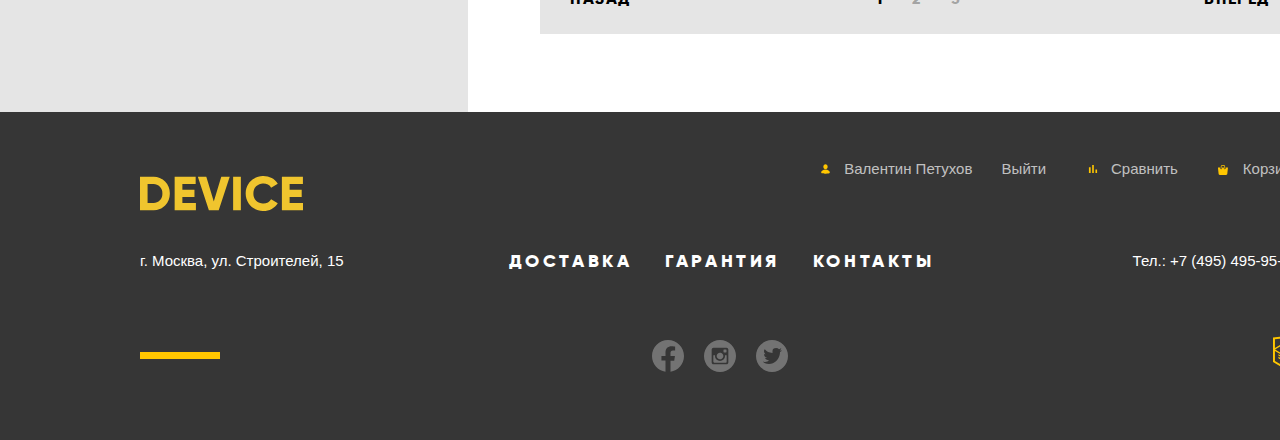
==== commit d0843b43: "Закончил оформление декоративных элементов" ====
--- a/catalog.html
+++ b/catalog.html
@@ -102,6 +102,23 @@
                 <form class="filter-form" action="https://echo.htmlacademy.ru" method="get">
                     <fieldset class="filter-form-category">
                         <legend class="filter-form-title">Стоимость</legend>
+                        <div class="range-filter">
+                            <div class="range-filter-controls">
+                                <div class="range-filter-scale">
+                                    <div class="range-filter-bar" style="width: 57%; margin-left: 0"></div>
+                                </div>
+                                <div class="range-filter-toggle range-filter-toggle-min" tabindex="0" style="left: 0"></div>
+                                <div class="range-filter-toggle range-filter-toggle-max" tabindex="0" style="left: 57%"></div>
+                            </div>
+                            <div class="range-filter-price-controls">
+                                <label class="range-filter-price range-filter-min-price">
+                                    от <input class="range-filter-input" type="number" name="min-price" value="0">
+                                </label>
+                                <label class="range-filter-price range-filter-max-price">
+                                    до <input class="range-filter-input" type="number" name="max-price" value="5000">
+                                </label>
+                            </div>
+                        </div>
                     </fieldset>
                     <fieldset class="filter-form-category">
                         <legend class="filter-form-title">Цвет</legend>
@@ -141,7 +158,7 @@
                             </li>
                         </ul>
                     </fieldset>
-                    <button class="button" type="submit">Показать</button>
+                    <button class="button filter-form-button" type="submit">Показать</button>
                 </form>
             </section>
             <section class="catalog">
--- a/css/style.css
+++ b/css/style.css
@@ -131,16 +131,16 @@
 
 .header {
     position: relative;
-    padding-top: 44px;
+    padding-top: 45px;
     padding-right: 60px;
-    padding-bottom: 1px;
+    padding-bottom: 18px;
     padding-left: 60px;
     background-color: var(--special-yellow);
 }
 
 .header-wrapper {
     display: flex;
-    margin-bottom: 50px;
+    margin-bottom: 32px;
 }
 
 .logo {
@@ -170,6 +170,7 @@
 .search-form-input {
     position: relative;
     width: 100%;
+    padding-right: 100px;
     padding-bottom: 14px;
     padding-left: 38px;
     border: none;
@@ -247,7 +248,7 @@
 }
 
 .user-navigation-item {
-    margin-left: 41px;
+    margin-left: 46px;
 }
 
 .user-navigation-item:first-child {
@@ -257,7 +258,7 @@
 
 .user-navigation-link {
     position: relative;
-    padding-left: 26px;
+    padding-left: 24px;
     color: inherit;
 }
 
@@ -294,7 +295,7 @@
 
 .user-navigation-cart::before {
     width: 11px;
-    height: 12px;
+    height: 14px;
     background-image: url("../img/cart.svg");
     background-repeat: no-repeat;
     background-position: center;
@@ -303,15 +304,15 @@
 .user-navigation-quit {
     color: var(--opacity-black-3);
     padding-left: 0;
-    margin-left: 20px;
+    margin-left: 18px;
 }
 
 .site-navigation-item {
-    margin-right: 38px;
+    margin-right: 36px;
 }
 
 .site-navigation-item:first-child {
-    margin-right: 285px;
+    margin-right: 309px;
 }
 
 .site-navigation-item:first-child .site-navigation-link {
@@ -347,6 +348,7 @@
 
 .site-navigation-catalog-link {
     position: relative;
+    letter-spacing: 0.1em;
 }
 
 .site-navigation-catalog-link::after {
@@ -364,22 +366,23 @@
 .catalog-navigation {
     position: absolute;
     left: 0;
+    z-index: 1;
     display: flex;
     width: 100%;
     visibility: hidden;
-    padding-top: 30px;
+    padding-top: 31px;
     padding-right: 60px;
-    padding-bottom: 46px;
+    padding-bottom: 41px;
     padding-left: 60px;
     background-color: var(--special-yellow);
 }
 
 .catalog-navigation-item {
-    margin-right: 61px;
+    margin-right: 65px;
 }
 
 .catalog-submenu-item {
-    margin-bottom: 20px;
+    margin-bottom: 16px;
 }
 
 .catalog-submenu-item:last-child {
@@ -400,20 +403,68 @@
 }
 
 .promo {
-    margin-bottom: 96px;
+    position: relative;
+    margin-bottom: 59px;
     padding-bottom: 5px;
 }
 
+.slider-controls {
+    position: absolute;
+    right: 98px;
+    bottom: 174px;
+    display: flex;
+}
+
+.slider-controls-item:not(:last-child) {
+    margin-right: 18px;
+}
+
+.slider-controls-button {
+    position: relative;
+    display: block;
+    width: 12px;
+    height: 12px;
+    border-width: 1px;
+    border-style: solid;
+    border-color: var(--basic-black);
+    border-radius: 50%;
+}
+
+.slider-controls-item.current .slider-controls-button::before {
+    content: '';
+    position: absolute;
+    width: 6px;
+    height: 6px;
+    top: 50%;
+    left: 50%;
+    transform: translate(-50%, -50%);
+    border-width: 1px;
+    border-style: solid;
+    border-color: var(--basic-black);
+    border-radius: 50%;
+}
+
+.promo-product-list {
+    background-image: linear-gradient(to bottom, var(--special-yellow) 114px, var(--basic-white) 114px);
+    counter-reset: li;
+}
+
 .promo-product-card {
-    display: flex;
-    justify-content: space-around;
-}
-
-.promo-product-description {
-    width: 495px;
-}
-
-.promo-product-number {
+    position: relative;
+    top: -15px;
+    display: flex;
+    justify-content: space-between;
+    height: 506px;
+    padding-left: 30px;
+    padding-right: 60px;
+}
+
+.promo-product-card::before {
+    content: counter(li, decimal-leading-zero);
+    counter-increment: li;
+    position: absolute;
+    right: 47px;
+    top: -17px;
     font-family: "Gilroy", Arial, sans-serif;
     font-weight: 800;
     font-size: 179px;
@@ -422,9 +473,36 @@
     color: var(--basic-white);
 }
 
+.promo-product-img-container {
+    width: 526px;
+}
+
+.promo-product-img {
+    position: relative;
+}
+
+.promo-product-item:nth-child(1) .promo-product-img {
+    left: 59px;
+}
+
+.promo-product-item:nth-child(2) .promo-product-img {
+    top: 26px;
+    left: 86px;
+}
+
+.promo-product-item:nth-child(3) .promo-product-img {
+    top: 82px;
+}
+
+.promo-product-description {
+    align-self: flex-end;
+    width: 500px;
+}
+
 .promo-product-title {
+    position: relative;
     margin: 0;
-    margin-bottom: 30px;
+    margin-bottom: 27px;
     font-family: "GIlroy", Arial, sans-serif;
     font-weight: 800;
     font-size: 47px;
@@ -432,21 +510,73 @@
     color: var(--basic-black);
 }
 
+.promo-product-title::before {
+    content: '';
+    position: absolute;
+    top: -60px;
+    left: 0;
+    width: 100px;
+    height: 7px;
+    background-color: var(--basic-white);
+}
+
 .promo-product-text {
     margin: 0;
-    margin-bottom: 60px;
+    margin-bottom: 50px;
+}
+
+.button {
+    position: relative;
+    z-index: 1;
+    padding: 0;
+    padding-top: 9px;
+    padding-right: 15px;
+    padding-bottom: 9px;
+    padding-left: 15px;
+    border: none;
+    font-family: "Gilroy", Arial, sans-serif;
+    font-weight: 800;
+    font-size: 18px;
+    line-height: 22px;
+    letter-spacing: 0.2em;
+    text-transform: uppercase;
+    color: var(--basic-black);
+    background-color: transparent;
+}
+
+.button:active {
+    color: var(--opacity-black-3);
+}
+
+.button::before {
+    content: '';
+    position: absolute;
+    left: 0;
+    top: 50%;
+    z-index: -1;
+    width: 100%;
+    height: 20%;
+    transform: translateY(-50%);
+    transition: transform 0.3s;
+    background-color: var(--special-yellow-dark);
+}
+
+.button:hover::before {
+    transform: translateY(-50%) scaleY(5);
 }
 
 .promo-product-button {
     display: inline-block;
-    margin-bottom: 60px;
+    margin-bottom: 38px;
+    padding-left: 44px;
+    padding-right: 40px;
 }
 
 .item-property {
     font-family: "Gilroy", Arial, sans-serif;
     font-weight: 300;
     letter-spacing: 0.1em;
-    padding-right: 65px;
+    padding-right: 60px;
 }
 
 .item-property:last-child {
@@ -475,11 +605,12 @@
 .product-catalog-list {
     display: flex;
     flex-wrap: wrap;
+    margin-right: -40px;
 }
 
 .product-catalog-item {
     width: 160px;
-    margin-right: 30px;
+    margin-right: 40px;
     margin-bottom: 20px;
 }
 
@@ -537,26 +668,103 @@
 
 .advantages {
     margin-bottom: 90px;
+    padding-top: 16px;
+    padding-bottom: 68px;
+    background-image: linear-gradient(to bottom, var(--basic-white) 115px, var(--basic-grey-light) 115px);
 }
 
 .advantages-wrapper {
     display: flex;
-    align-items: baseline;
-}
-
-.advantages-slider-item {
-    margin-bottom: 39px;
-}
-
-.advantages-slider-item:last-child {
-    margin-bottom: 0;
+}
+
+.advantages-slider-nav {
+    position: relative;
+    padding-top: 89px;
+    padding-bottom: 86px;
+}
+
+.advantages-slider-nav::after {
+    content: '';
+    position: absolute;
+    top: 0;
+    right: -7px;
+    width: 7px;
+    height: 100%;
+    background-color: var(--basic-black);
+}
+
+.advantages-slider-item:not(:last-child) {
+    margin-bottom: 40px;
+}
+
+.advantages-slider-item:nth-child(1) .advantages-slider-link {
+    padding-right: 19px;
+    padding-left: 19px;
+}
+
+.advantages-slider-item:nth-child(2) .advantages-slider-link {
+    padding-right: 22px;
+    padding-left: 24px;
+}
+
+.advantages-slider-item:nth-child(3) .advantages-slider-link {
+    padding-right: 35px;
+    padding-left: 38px;
+}
+
+.advantages-slider-item.current .advantages-slider-link {
+    padding-right: 134px;
+    color: var(--special-yellow);
+    background-color: var(--basic-black);
+}
+
+.advantages-slider-link {
+    padding-right: 24px;
+    padding-left: 24px;
 }
 
 .advantages-slider-content {
-    padding-left: 116px;
-}
-
-.button.advantages-slider-link:active {
+    padding-top: 71px;
+    padding-left: 123px;
+}
+
+.advantages-slider-page {
+    position: relative;
+    padding-right: 218px;
+}
+
+.advantages-slider-page::after {
+    content: '';
+    position: absolute;
+    right: 0;
+    top: 0;
+}
+
+.advantages-slider-delivery::after {
+    width: 136px;
+    height: 164px;
+    background-image: url("../img/delivery.svg");
+    background-repeat: no-repeat;
+    background-position: center;
+}
+
+.advantages-slider-warranty::after {
+    width: 171px;
+    height: 195px;
+    background-image: url("../img/warranty.svg");
+    background-repeat: no-repeat;
+    background-position: center;
+}
+
+.advantages-slider-credit::after {
+    width: 156px;
+    height: 188px;
+    background-image: url("../img/credit.svg");
+    background-repeat: no-repeat;
+    background-position: center;
+}
+
+.advantages-slider-link:active {
     color: var(--special-yellow);
     background-color: var(--basic-black);
 }
@@ -575,7 +783,7 @@
 
 .advantages-title {
     margin: 0;
-    margin-bottom: 40px;
+    margin-bottom: 41px;
 }
 
 .advantages-slider-text {
@@ -584,7 +792,7 @@
 }
 
 .popular-brands {
-    margin-bottom: 90px;
+    margin-bottom: 85px;
 }
 
 .popular-list {
@@ -603,8 +811,13 @@
 
 .popular-link::before {
     content: "";
+    position: absolute;
+    width: 260px;
+    height: 100px;
     background-repeat: no-repeat;
     background-position: 50% 50%;
+    opacity: 0;
+    z-index: 1;
 }
 
 .popular-dji::before {
@@ -623,6 +836,10 @@
     background-image: url("../img/popular-brands-hover-4.png");
 }
 
+.popular-link:hover::before {
+    opacity: 1;
+}
+
 .index-columns {
     display: flex;
     justify-content: space-between;
@@ -632,7 +849,7 @@
 .about-us {
     position: relative;
     width: 473px;
-    padding-top: 50px;
+    padding-top: 58px;
 }
 
 .about-us::before {
@@ -647,16 +864,30 @@
 
 .about-us-list {
     margin-top: 60px;
-    margin-bottom: 84px;
+    margin-bottom: 79px;
 }
 
 .about-us-item {
+    position: relative;
     font-family: "Gilroy", Arial, sans-serif;
     font-weight: 800;
     font-size: 16px;
     line-height: 28px;
     padding-left: 32px;
-    margin-bottom: 20px;
+    margin-bottom: 14px;
+}
+
+.about-us-item::before {
+    content: '';
+    position: absolute;
+    top: 8px;
+    left: 0;
+    width: 8px;
+    height: 8px;
+    border-width: 2px;
+    border-style: solid;
+    border-color: var(--basic-grey-light);
+    border-radius: 50%;
 }
 
 .about-us-item:last-child {
@@ -666,7 +897,7 @@
 .contacts {
     position: relative;
     width: 560px;
-    padding-top: 50px;
+    padding-top: 58px;
 }
 
 .contacts::before {
@@ -681,12 +912,12 @@
 
 .contacts-map {
     display: block;
-    margin-bottom: 85px;
+    margin-bottom: 80px;
 }
 
 .about-us-title {
     margin: 0;
-    margin-bottom: 50px;
+    margin-bottom: 41px;
 }
 
 .about-us-text {
@@ -694,43 +925,14 @@
     margin-bottom: 40px;
 }
 
-.button {
-    position: relative;
-    z-index: 1;
-    display: inline-block;
-    padding: 0;
-    padding-right: 43px;
-    padding-left: 43px;
-    border: none;
-    font-family: "Gilroy", Arial, sans-serif;
-    font-weight: 800;
-    font-size: 18px;
-    line-height: 22px;
-    letter-spacing: 0.2em;
-    text-transform: uppercase;
-    color: var(--basic-black);
-    background-color: transparent;
-}
-
-.button:active {
-    color: var(--opacity-black-3);
-}
-
-.button::before {
-    content: '';
-    position: absolute;
-    left: 0;
-    top: 50%;
-    z-index: -1;
-    width: 100%;
-    height: 8px;
-    transform: translateY(-50%);
-    transition: transform 0.3s;
-    background-color: var(--special-yellow-dark);
-}
-
-.button:hover::before {
-    transform: translateY(-50%) scaleY(5);
+.about-us-button {
+    padding-right: 18px;
+    padding-left: 24px;
+}
+
+.contacts-button {
+    padding-left: 40px;
+    padding-right: 38px;
 }
 
 .page-title-container {
@@ -750,14 +952,14 @@
 }
 
 .breadcrumbs-item {
-    margin-right: 12px;
+    margin-right: 16px;
 }
 
 .breadcrumbs-link {
     position: relative;
     color: var(--opacity-black-3);
     font-size: 14px;
-    padding-right: 24px;
+    padding-right: 25px;
 }
 
 .breadcrumbs-link:hover {
@@ -773,8 +975,8 @@
     position: absolute;
     right: 0;
     bottom: 2px;
-    width: 12px;
-    height: 12px;
+    width: 10px;
+    height: 9px;
     background-image: url("../img/nav-arrow.svg");
     background-repeat: no-repeat;
     background-position: center;
@@ -802,7 +1004,7 @@
 
 .filter-form {
     width: 200px;
-    padding-top: 86px;
+    padding-top: 85px;
 }
 
 .filter-form-category {
@@ -810,21 +1012,17 @@
     padding: 0;
     margin: 0;
     border: none;
-    margin-bottom: 38px;
+    margin-bottom: 46px;
 }
 
 .filter-form-category::before {
     content: '';
     position: absolute;
     left: 0;
-    top: -14px;
+    top: -16px;
     width: 100%;
     height: 2px;
     background-color: var(--basic-black);
-}
-
-.filter-form-category:last-child {
-    margin-bottom: 50px;
 }
 
 .filter-form-title {
@@ -837,11 +1035,82 @@
 }
 
 .filter-form-item {
-    margin-bottom: 15px;
+    margin-bottom: 22px;
 }
 
 .filter-form-item:last-child {
     margin-bottom: 0;
+}
+
+.range-filter {
+    width: 200px;
+    margin-top: 10px;
+}
+
+.range-filter-controls {
+    position: relative;
+    margin-bottom: 12px;
+    border-radius: 5px;
+}
+
+.range-filter-scale {
+    height: 2px;
+    background: var(--opacity-black-2);
+}
+
+.range-filter-bar {
+    width: 70%;
+    height: 2px;
+    background: var(--special-green);
+}
+
+.range-filter-toggle {
+    position: absolute;
+    top: -9px;
+    left: 0;
+    width: 20px;
+    height: 20px;
+    padding: 0;
+    border: 8px solid var(--basic-white);
+    background-color: var(--special-grey);
+    border-radius: 50%;
+    box-shadow: 0px 2px 2px rgba(0, 0, 0, 0.18);
+    cursor: pointer;
+}
+
+.range-filter-toggle-min {
+    left: 18px;
+}
+
+.range-filter-toggle-max {
+    left: 160px;
+}
+
+.range-filter-price-controls {
+    display: flex;
+}
+
+.range-filter-price {
+    font-family: "Gilroy", Arial, sans-serif;
+    font-weight: 300;
+    font-size: 14px;
+    line-height: 16px;
+}
+
+.range-filter-price:not(:last-child) {
+    margin-right: 19px;
+}
+
+.range-filter-input {
+    width: 60px;
+    padding-top: 5px;
+    padding-right: 5px;
+    padding-bottom: 5px;
+    color: #283136;
+    border: none;
+    background-color: transparent;
+    font-family: inherit;
+    font-size: inherit;
 }
 
 .filter-form-checkbox+label,
@@ -858,6 +1127,11 @@
 
 .filter-form-label {
     margin-left: 18px;
+}
+
+.filter-form-button {
+    padding-left: 37px;
+    padding-right: 42px;
 }
 
 .catalog {
@@ -900,7 +1174,7 @@
 }
 
 .sorting-item {
-    margin-right: 30px;
+    margin-right: 33px;
 }
 
 .sorting-item:last-child {
@@ -929,7 +1203,7 @@
 }
 
 .arrow-item {
-    margin-right: 25px;
+    margin-right: 14px;
 }
 
 .arrow-item:last-child {
@@ -955,8 +1229,8 @@
 .arrow-link::before {
     content: '';
     display: block;
-    width: 11px;
-    height: 10px;
+    width: 19px;
+    height: 11px;
     background-repeat: no-repeat;
     background-position: 50% 50%;
 }
@@ -985,9 +1259,10 @@
     position: absolute;
     top: 29px;
     right: 27px;
+    z-index: 1;
     width: 62px;
     height: 62px;
-    padding-top: 23px;
+    padding-top: 22px;
     padding-right: 17px;
     padding-bottom: 23px;
     padding-left: 16px;
@@ -1005,7 +1280,7 @@
 
 .catalog-img-wrapper {
     position: relative;
-    margin-bottom: 30px;
+    margin-bottom: 25px;
 }
 
 .catalog-img-wrapper:hover .catalog-img {
@@ -1059,17 +1334,19 @@
     line-height: 22px;
     width: 275px;
     margin: 0;
-    padding-right: 10px;
 }
 
 .catalog-title-link {
     color: var(--basic-black);
+    letter-spacing: 0.05em;
 }
 
 .catalog-price {
+    margin: 0;
+    font-family: "Gilroy", Arial, sans-serif;
     font-size: 16px;
     line-height: 18px;
-    margin: 0;
+    letter-spacing: 0.05em;
 }
 
 .catalog-container {
@@ -1146,14 +1423,14 @@
 
 .footer-wrapper-row {
     display: flex;
+    align-items: center;
+    margin-bottom: 50px;
+}
+
+.footer-wrapper-row:first-child {
     justify-content: space-between;
-    align-items: center;
-    margin-bottom: 67px;
-}
-
-.footer-wrapper-row:first-child {
-    margin-bottom: 40px;
     align-items: flex-start;
+    margin-bottom: 37px;
 }
 
 .footer-wrapper-row:last-child {
@@ -1165,18 +1442,19 @@
     display: block;
     width: 80px;
     height: 7px;
+    margin-right: 432px;
     background-color: var(--special-yellow-super-dark);
 }
 
 .footer {
     background-color: var(--basic-dark);
-    padding-top: 46px;
+    padding-top: 47px;
     padding-bottom: 65px;
 }
 
 .footer-logo {
     position: relative;
-    bottom: -20px;
+    top: 17px;
 }
 
 .footer-user-navigation {
@@ -1249,12 +1527,14 @@
 .footer-address {
     color: var(--basic-white);
     font-style: normal;
+    margin-right: 165px;
 }
 
 .footer-site-navigation {
     display: flex;
     justify-content: space-between;
-    width: 423px;
+    width: 426px;
+    margin-right: 198px;
 }
 
 .footer-site-item {
@@ -1286,6 +1566,7 @@
 
 .social-list {
     display: flex;
+    margin-right: auto;
 }
 
 .social-item {
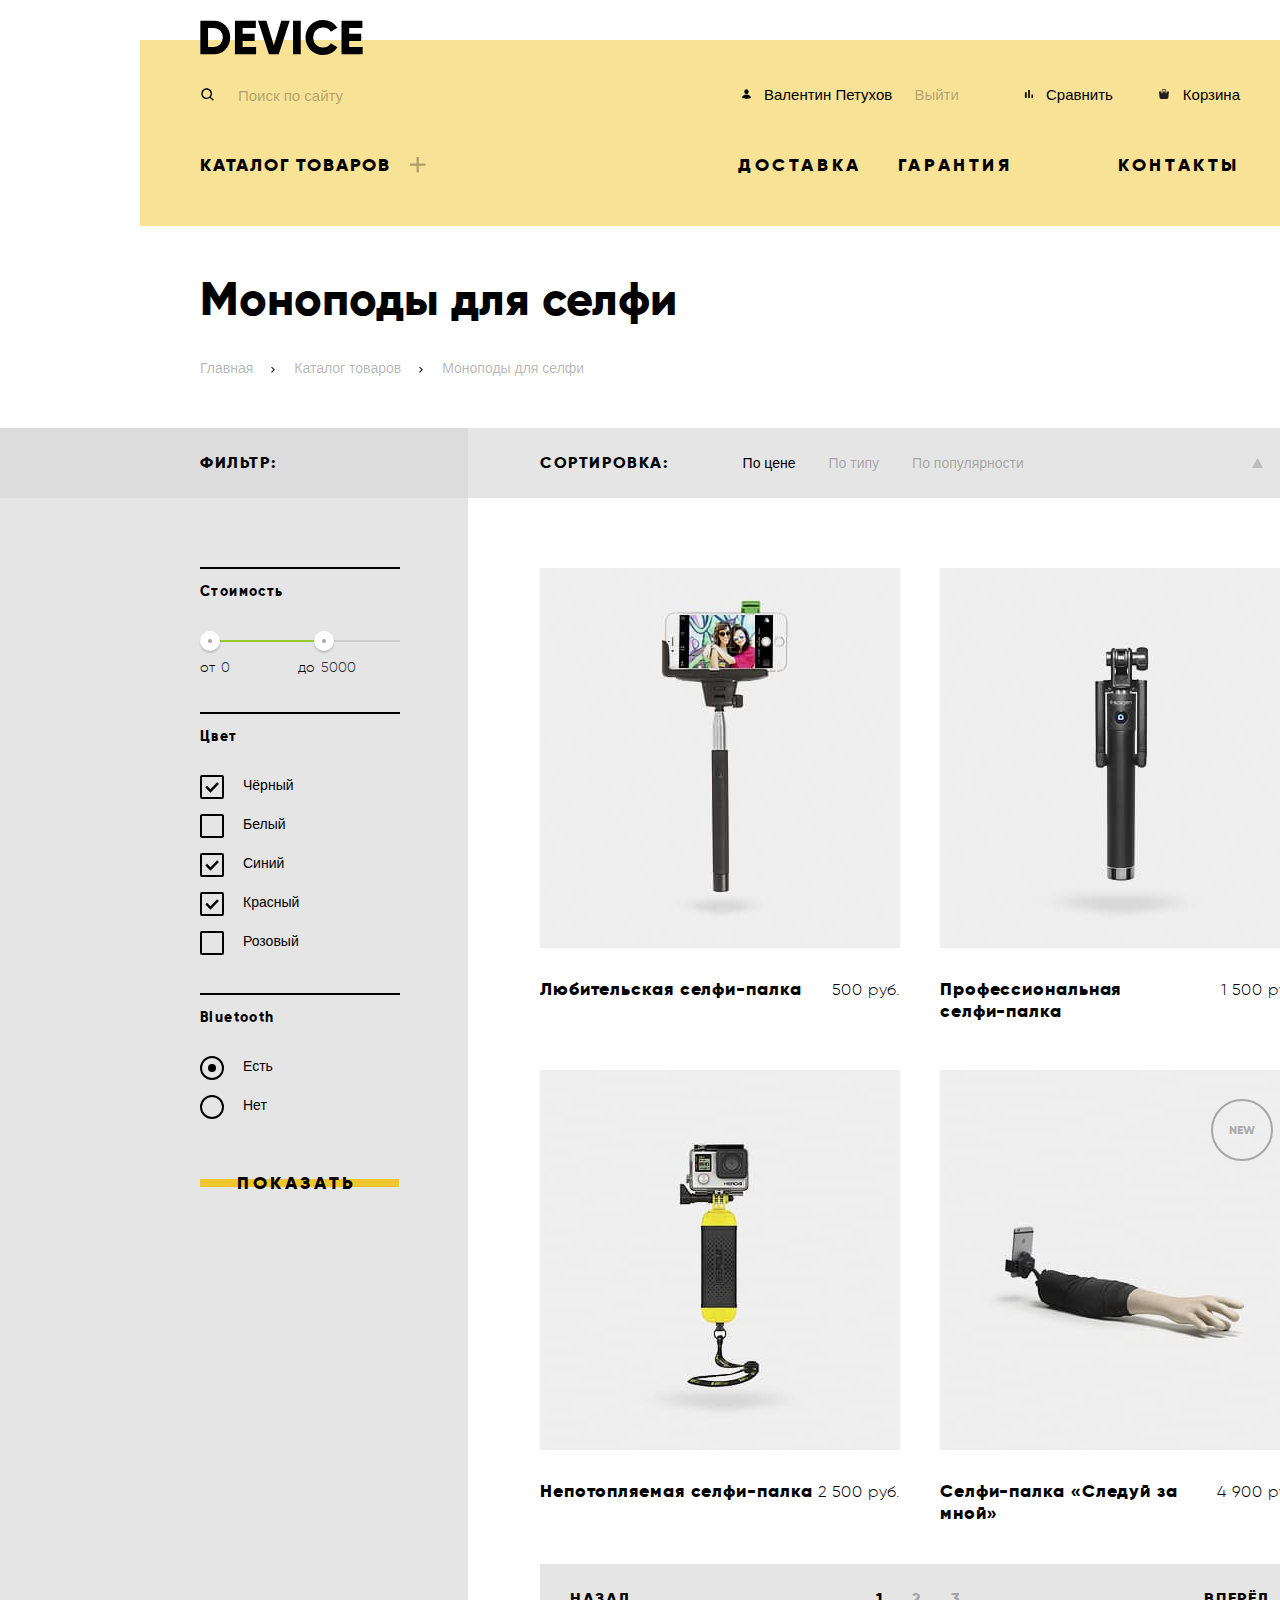
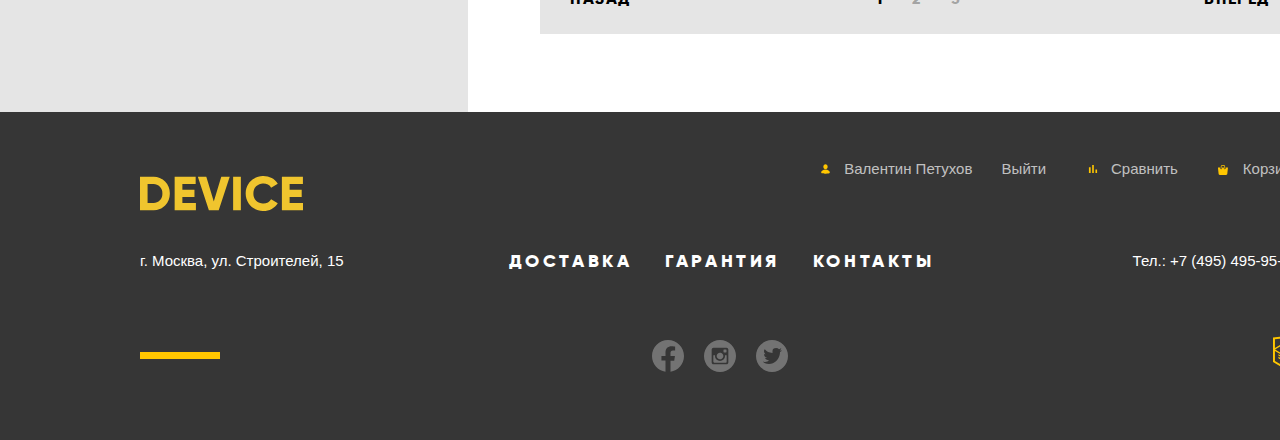
==== commit a025d964: "Сделал кастомные поля в фильтре, поправил баги" ====
--- a/catalog.html
+++ b/catalog.html
@@ -122,38 +122,38 @@
                     </fieldset>
                     <fieldset class="filter-form-category">
                         <legend class="filter-form-title">Цвет</legend>
-                        <ul class="list filter-form-list">
-                            <li class="filter-form-item">
-                                <input class="filter-form-checkbox" type="checkbox" name="black-color" id="filter-black" checked>
+                        <ul class="list filter-checkboxes-list">
+                            <li class="filter-form-item">
+                                <input class="filter-form-checkbox visually-hidden" type="checkbox" name="black-color" id="filter-black" checked>
                                 <label class="filter-form-label" for="filter-black">Чёрный</label>
                             </li>
                             <li class="filter-form-item">
-                                <input class="filter-form-checkbox" type="checkbox" name="white-color" id="filter-white">
+                                <input class="filter-form-checkbox visually-hidden" type="checkbox" name="white-color" id="filter-white">
                                 <label class="filter-form-label" for="filter-white">Белый</label>
                             </li>
                             <li class="filter-form-item">
-                                <input class="filter-form-checkbox" type="checkbox" name="blue-color" id="filter-blue" checked>
+                                <input class="filter-form-checkbox visually-hidden" type="checkbox" name="blue-color" id="filter-blue" checked>
                                 <label class="filter-form-label" for="filter-blue">Синий</label>
                             </li>
                             <li class="filter-form-item">
-                                <input class="filter-form-checkbox" type="checkbox" name="red-color" id="filter-red" checked>
+                                <input class="filter-form-checkbox visually-hidden" type="checkbox" name="red-color" id="filter-red" checked>
                                 <label class="filter-form-label" for="filter-red">Красный</label>
                             </li>
                             <li class="filter-form-item">
-                                <input class="filter-form-checkbox" type="checkbox" name="pink-color" id="filter-pink">
+                                <input class="filter-form-checkbox visually-hidden" type="checkbox" name="pink-color" id="filter-pink">
                                 <label class="filter-form-label" for="filter-pink">Розовый</label>
                             </li>
                         </ul>
                     </fieldset>
                     <fieldset class="filter-form-category">
                         <legend class="filter-form-title">Bluetooth</legend>
-                        <ul class="list filter-form-list">
-                            <li class="filter-form-item">
-                                <input class="filter-form-radio" type="radio" name="bluetooth-group" id="filter-bluetoth-yes" value="yes" checked>
+                        <ul class="list filter-radios-list">
+                            <li class="filter-form-item">
+                                <input class="filter-form-radio visually-hidden" type="radio" name="bluetooth-group" id="filter-bluetoth-yes" value="yes" checked>
                                 <label class="filter-form-label" for="filter-bluetoth-yes">Есть</label>
                             </li>
                             <li class="filter-form-item">
-                                <input class="filter-form-radio" type="radio" name="bluetooth-group" id="filter-bluetoth-no" value="no">
+                                <input class="filter-form-radio visually-hidden" type="radio" name="bluetooth-group" id="filter-bluetoth-no" value="no">
                                 <label class="filter-form-label" for="filter-bluetoth-no">Нет</label>
                             </li>
                         </ul>
--- a/css/style.css
+++ b/css/style.css
@@ -715,7 +715,11 @@
 .advantages-slider-item.current .advantages-slider-link {
     padding-right: 134px;
     color: var(--special-yellow);
+}
+
+.advantages-slider-item.current .advantages-slider-link::before {
     background-color: var(--basic-black);
+    transform: translateY(-50%) scaleY(5);
 }
 
 .advantages-slider-link {
@@ -1008,24 +1012,15 @@
 }
 
 .filter-form-category {
-    position: relative;
     padding: 0;
     margin: 0;
     border: none;
-    margin-bottom: 46px;
-}
-
-.filter-form-category::before {
-    content: '';
-    position: absolute;
-    left: 0;
-    top: -16px;
+    margin-bottom: 48px;
+}
+
+.filter-form-title {
+    position: relative;
     width: 100%;
-    height: 2px;
-    background-color: var(--basic-black);
-}
-
-.filter-form-title {
     font-family: "Gilroy", Arial, sans-serif;
     font-weight: 800;
     font-size: 14px;
@@ -1034,8 +1029,22 @@
     margin-bottom: 30px;
 }
 
+.filter-form-title::before {
+    content: '';
+    position: absolute;
+    left: 0;
+    top: -16px;
+    width: 100%;
+    height: 2px;
+    background-color: var(--basic-black);
+}
+
+.filter-checkboxes-list {
+    margin-bottom: 10px;
+}
+
 .filter-form-item {
-    margin-bottom: 22px;
+    margin-bottom: 19px;
 }
 
 .filter-form-item:last-child {
@@ -1101,6 +1110,16 @@
     margin-right: 19px;
 }
 
+.range-filter-input::-webkit-outer-spin-button,
+.range-filter-input::-webkit-inner-spin-button {
+    -webkit-appearance: none;
+    margin: 0;
+}
+
+.range-filter-input {
+    -moz-appearance: textfield;
+}
+
 .range-filter-input {
     width: 60px;
     padding-top: 5px;
@@ -1113,20 +1132,59 @@
     font-size: inherit;
 }
 
-.filter-form-checkbox+label,
-.filter-form-radio+label {
+.filter-form-label {
+    position: relative;
+    padding-left: 43px;
     color: var(--basic-black);
     font-size: 14px;
     line-height: 19px;
 }
 
-.filter-form-checkbox:disabled+label,
-.filter-form-radio:disabled+label {
-    color: var(--special-grey);
-}
-
-.filter-form-label {
-    margin-left: 18px;
+.filter-form-checkbox+.filter-form-label::before {
+    content: '';
+    position: absolute;
+    left: 0;
+    width: 24px;
+    height: 24px;
+    background-image: url("../img/checkbox-off.svg");
+    background-repeat: no-repeat;
+    background-position: center;
+}
+
+.filter-form-checkbox:checked+.filter-form-label::before {
+    background-image: url("../img/checkbox-on.svg");
+}
+
+.filter-form-radio+.filter-form-label::before {
+    content: '';
+    position: absolute;
+    left: 0;
+    width: 24px;
+    height: 24px;
+    background-image: url("../img/radio-off.svg");
+    background-repeat: no-repeat;
+    background-position: center;
+}
+
+.filter-form-radio:checked+.filter-form-label::before {
+    background-image: url("../img/radio-on.svg");
+}
+
+.filter-form-checkbox+.filter-form-label:hover::before,
+.filter-form-radio+.filter-form-label:hover::before {
+    opacity: 0.6;
+}
+
+.filter-form-checkbox+.filter-form-label:active::before,
+.filter-form-radio:not(:checked)+.filter-form-label:active::before {
+    opacity: 1;
+}
+
+.filter-form-checkbox:disabled+.filter-form-label::before,
+.filter-form-checkbox:disabled+.filter-form-label,
+.filter-form-radio:disabled+.filter-form-label::before,
+.filter-form-radio:disabled+.filter-form-label {
+    opacity: 0.25;
 }
 
 .filter-form-button {
@@ -1298,6 +1356,7 @@
     visibility: hidden;
     min-width: 200px;
     transform: translateX(-50%);
+    text-align: center;
 }
 
 .catalog-cart {
@@ -1307,6 +1366,7 @@
 }
 
 .catalog-compare {
+    padding: 0;
     border: none;
     letter-spacing: 0.1em;
     background-color: transparent;
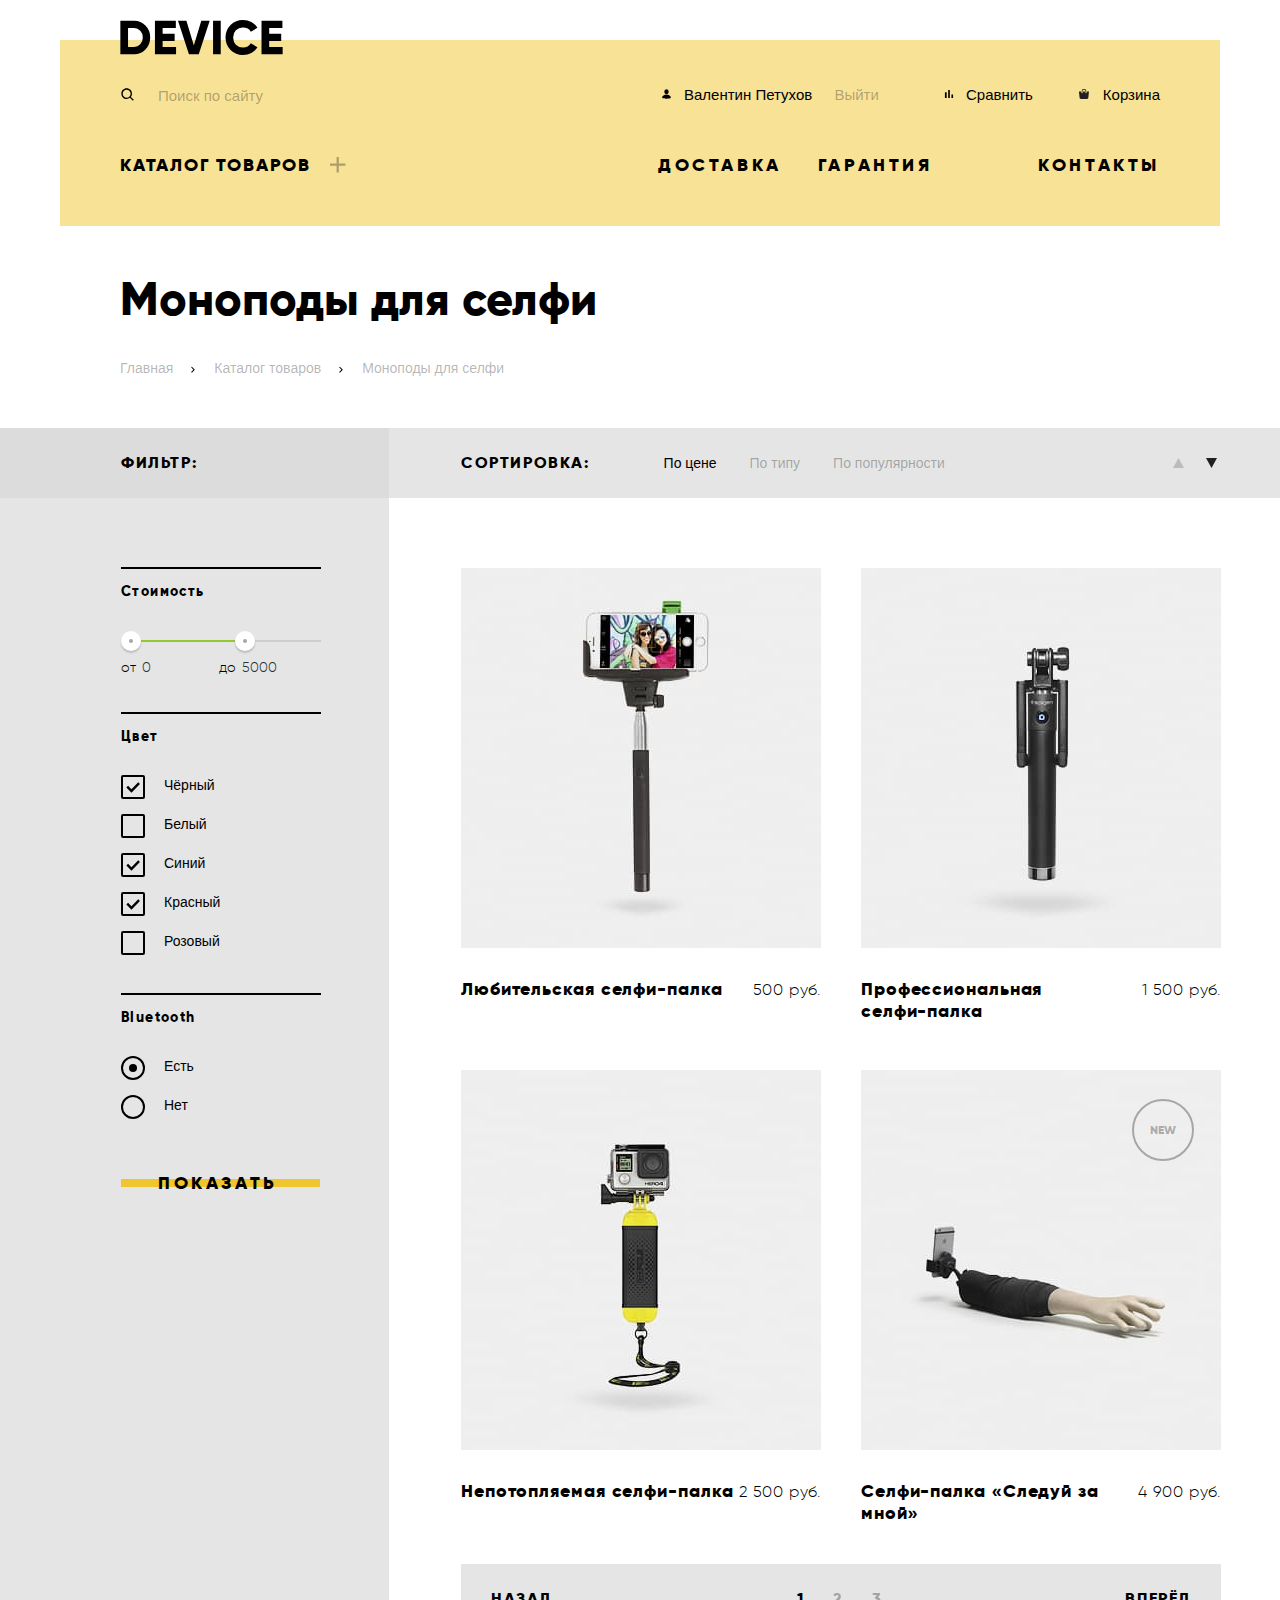
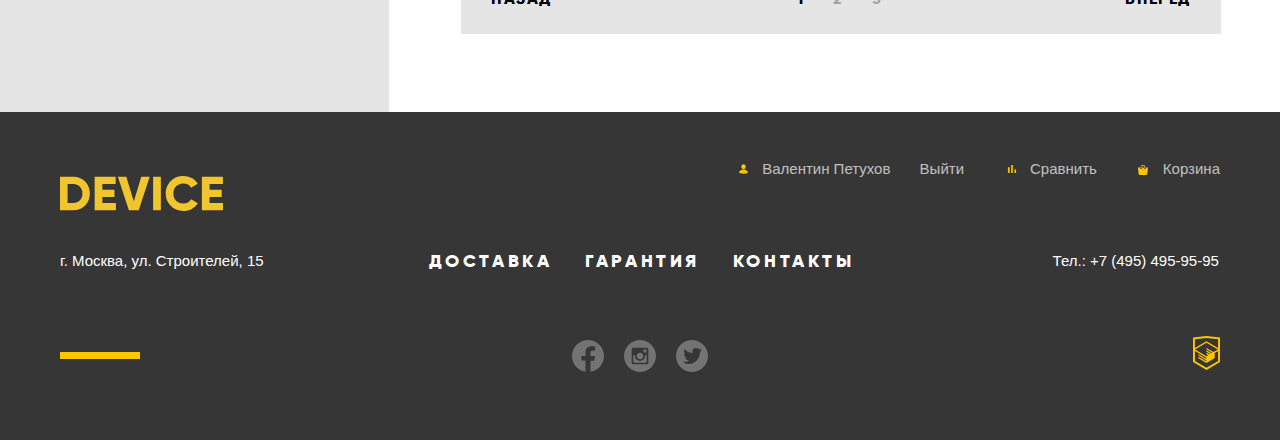
==== commit ef18b6a3: "Сделал исправления по вёрстке" ====
--- a/catalog.html
+++ b/catalog.html
@@ -282,7 +282,7 @@
         </div>
     </main>
     <footer class="footer">
-        <div class="container footer-wrapper">
+        <div class="container">
             <div class="footer-wrapper-row">
                 <a class="logo footer-logo" href="index.html">
                     <img src="img/logo-device-yellow.svg" width="163" height="35" alt="Логотип магазина гаджетов «Device»">
--- a/css/style.css
+++ b/css/style.css
@@ -69,28 +69,17 @@
     --opacity-white-3: rgba(255, 255, 255, 0.3);
 }
 
-.visually-hidden {
-    position: absolute;
-    width: 1px;
-    height: 1px;
-    margin: -1px;
-    border: 0;
-    padding: 0;
-    white-space: nowrap;
-    clip-path: inset(100%);
-    clip: rect(0 0 0 0);
-    overflow: hidden;
-}
-
 body {
-    min-width: 1440px;
+    min-width: 1200px;
     margin: 0;
     padding: 0;
+
     font-family: "Open Sans", Arial, sans-serif;
     font-size: 15px;
     line-height: 20px;
     font-weight: 300;
     color: var(--basic-black);
+
     background-color: var(--basic-white);
 }
 
@@ -111,6 +100,7 @@
     display: grid;
     grid-template-rows: min-content 1fr min-content;
     align-content: start;
+
     min-height: 100%;
     padding-top: 40px;
 }
@@ -118,28 +108,32 @@
 .container {
     width: 1160px;
     margin: 0 auto;
-    padding-left: 10px;
-    padding-right: 10px;
+    padding-left: 20px;
+    padding-right: 20px;
     box-sizing: content-box;
 }
 
 .list {
-    list-style-type: none;
     margin: 0;
     padding: 0;
+
+    list-style-type: none;
 }
 
 .header {
     position: relative;
+
     padding-top: 45px;
     padding-right: 60px;
     padding-bottom: 18px;
     padding-left: 60px;
+
     background-color: var(--special-yellow);
 }
 
 .header-wrapper {
     display: flex;
+
     margin-bottom: 32px;
 }
 
@@ -158,26 +152,31 @@
 .header-logo {
     position: absolute;
     top: -20px;
+
     margin-bottom: 29px;
 }
 
 .search-form {
     position: relative;
+
     width: 440px;
     margin-right: auto;
 }
 
 .search-form-input {
     position: relative;
+
     width: 100%;
     padding-right: 100px;
     padding-bottom: 14px;
     padding-left: 38px;
+
+    line-height: inherit;
+
     border: none;
     border-bottom-width: 2px;
     border-bottom-style: solid;
     border-bottom-color: transparent;
-    line-height: inherit;
     background-color: transparent;
     background-image: url("../img/search.svg");
     background-repeat: no-repeat;
@@ -193,6 +192,7 @@
 
 .search-form-input::placeholder {
     color: var(--opacity-black-3);
+
     opacity: 1;
 }
 
@@ -207,6 +207,7 @@
 .search-form-input:focus,
 .search-form-input:valid {
     color: var(--basic-black);
+
     outline: none;
     border-bottom-color: var(--basic-black);
 }
@@ -220,22 +221,26 @@
     position: absolute;
     right: 0;
     bottom: 0;
+
     padding-top: 15px;
     padding-right: 17px;
     padding-bottom: 15px;
     padding-left: 17px;
-    opacity: 0;
-    border: 2px solid var(--basic-black);
+
     font-size: inherit;
     line-height: inherit;
     text-transform: uppercase;
     color: var(--basic-black);
+
+    border: 2px solid var(--basic-black);
     background-color: transparent;
+    opacity: 0;
 }
 
 .search-form-button:hover {
+    color: var(--basic-white);
+
     background-color: black;
-    color: var(--basic-white);
 }
 
 .search-form-button:active {
@@ -243,8 +248,9 @@
 }
 
 .user-navigation {
+    display: flex;
+
     width: 500px;
-    display: flex;
 }
 
 .user-navigation-item {
@@ -258,7 +264,9 @@
 
 .user-navigation-link {
     position: relative;
+
     padding-left: 24px;
+
     color: inherit;
 }
 
@@ -280,6 +288,7 @@
 .user-navigation-entry::before {
     width: 13px;
     height: 14px;
+
     background-image: url("../img/user.svg");
     background-repeat: no-repeat;
     background-position: center;
@@ -288,6 +297,7 @@
 .user-navigation-compare::before {
     width: 14px;
     height: 14px;
+
     background-image: url("../img/compare.svg");
     background-repeat: no-repeat;
     background-position: center;
@@ -296,15 +306,17 @@
 .user-navigation-cart::before {
     width: 11px;
     height: 14px;
+
     background-image: url("../img/cart.svg");
     background-repeat: no-repeat;
     background-position: center;
 }
 
 .user-navigation-quit {
+    margin-left: 18px;
+    padding-left: 0;
+
     color: var(--opacity-black-3);
-    padding-left: 0;
-    margin-left: 18px;
 }
 
 .site-navigation-item {
@@ -348,6 +360,7 @@
 
 .site-navigation-catalog-link {
     position: relative;
+
     letter-spacing: 0.1em;
 }
 
@@ -356,8 +369,10 @@
     position: absolute;
     bottom: 0;
     right: 0;
+
     width: 22px;
     height: 22px;
+
     background-image: url("../img/plus.svg");
     background-repeat: no-repeat;
     background-position: center;
@@ -367,14 +382,17 @@
     position: absolute;
     left: 0;
     z-index: 1;
+
     display: flex;
     width: 100%;
-    visibility: hidden;
     padding-top: 31px;
     padding-right: 60px;
     padding-bottom: 41px;
     padding-left: 60px;
+
     background-color: var(--special-yellow);
+
+    visibility: hidden;
 }
 
 .catalog-navigation-item {
@@ -404,6 +422,7 @@
 
 .promo {
     position: relative;
+
     margin-bottom: 59px;
     padding-bottom: 5px;
 }
@@ -412,6 +431,7 @@
     position: absolute;
     right: 98px;
     bottom: 174px;
+
     display: flex;
 }
 
@@ -421,9 +441,11 @@
 
 .slider-controls-button {
     position: relative;
+
     display: block;
     width: 12px;
     height: 12px;
+
     border-width: 1px;
     border-style: solid;
     border-color: var(--basic-black);
@@ -433,25 +455,30 @@
 .slider-controls-item.current .slider-controls-button::before {
     content: '';
     position: absolute;
+    top: 50%;
+    left: 50%;
+
     width: 6px;
     height: 6px;
-    top: 50%;
-    left: 50%;
-    transform: translate(-50%, -50%);
+
     border-width: 1px;
     border-style: solid;
     border-color: var(--basic-black);
     border-radius: 50%;
+
+    transform: translate(-50%, -50%);
 }
 
 .promo-product-list {
     background-image: linear-gradient(to bottom, var(--special-yellow) 114px, var(--basic-white) 114px);
+
     counter-reset: li;
 }
 
 .promo-product-card {
     position: relative;
     top: -15px;
+
     display: flex;
     justify-content: space-between;
     height: 506px;
@@ -461,16 +488,18 @@
 
 .promo-product-card::before {
     content: counter(li, decimal-leading-zero);
-    counter-increment: li;
     position: absolute;
     right: 47px;
     top: -17px;
+
     font-family: "Gilroy", Arial, sans-serif;
     font-weight: 800;
     font-size: 179px;
     line-height: 219px;
     text-transform: uppercase;
     color: var(--basic-white);
+
+    counter-increment: li;
 }
 
 .promo-product-img-container {
@@ -501,8 +530,10 @@
 
 .promo-product-title {
     position: relative;
+
     margin: 0;
     margin-bottom: 27px;
+
     font-family: "GIlroy", Arial, sans-serif;
     font-weight: 800;
     font-size: 47px;
@@ -515,8 +546,10 @@
     position: absolute;
     top: -60px;
     left: 0;
+
     width: 100px;
     height: 7px;
+
     background-color: var(--basic-white);
 }
 
@@ -528,12 +561,13 @@
 .button {
     position: relative;
     z-index: 1;
+
     padding: 0;
     padding-top: 9px;
     padding-right: 15px;
     padding-bottom: 9px;
     padding-left: 15px;
-    border: none;
+
     font-family: "Gilroy", Arial, sans-serif;
     font-weight: 800;
     font-size: 18px;
@@ -541,7 +575,11 @@
     letter-spacing: 0.2em;
     text-transform: uppercase;
     color: var(--basic-black);
+
+    border: none;
     background-color: transparent;
+
+    cursor: pointer;
 }
 
 .button:active {
@@ -554,11 +592,14 @@
     left: 0;
     top: 50%;
     z-index: -1;
+
     width: 100%;
     height: 20%;
+
+    background-color: var(--special-yellow-dark);
+
     transform: translateY(-50%);
     transition: transform 0.3s;
-    background-color: var(--special-yellow-dark);
 }
 
 .button:hover::before {
@@ -573,10 +614,11 @@
 }
 
 .item-property {
+    padding-right: 60px;
+
     font-family: "Gilroy", Arial, sans-serif;
     font-weight: 300;
     letter-spacing: 0.1em;
-    padding-right: 60px;
 }
 
 .item-property:last-child {
@@ -605,12 +647,12 @@
 .product-catalog-list {
     display: flex;
     flex-wrap: wrap;
-    margin-right: -40px;
+    margin-left: -40px;
 }
 
 .product-catalog-item {
     width: 160px;
-    margin-right: 40px;
+    margin-left: 40px;
     margin-bottom: 20px;
 }
 
@@ -629,6 +671,7 @@
     width: 160px;
     height: 160px;
     margin-bottom: 38px;
+
     background-color: var(--special-yellow);
     background-repeat: no-repeat;
     background-position: 50% 50%;
@@ -642,6 +685,10 @@
     color: var(--opacity-black-3);
 }
 
+.product-catalog-bracelets {
+    letter-spacing: normal;
+}
+
 .product-catalog-vr::before {
     background-image: url("../img/popular-1.svg");
 }
@@ -669,7 +716,8 @@
 .advantages {
     margin-bottom: 90px;
     padding-top: 16px;
-    padding-bottom: 68px;
+    padding-bottom: 67px;
+
     background-image: linear-gradient(to bottom, var(--basic-white) 115px, var(--basic-grey-light) 115px);
 }
 
@@ -679,8 +727,10 @@
 
 .advantages-slider-nav {
     position: relative;
-    padding-top: 89px;
-    padding-bottom: 86px;
+
+    width: 277px;
+    padding-top: 80px;
+    padding-bottom: 77px;
 }
 
 .advantages-slider-nav::after {
@@ -688,13 +738,15 @@
     position: absolute;
     top: 0;
     right: -7px;
+
     width: 7px;
     height: 100%;
+
     background-color: var(--basic-black);
 }
 
 .advantages-slider-item:not(:last-child) {
-    margin-bottom: 40px;
+    margin-bottom: 22px;
 }
 
 .advantages-slider-item:nth-child(1) .advantages-slider-link {
@@ -713,18 +765,44 @@
 }
 
 .advantages-slider-item.current .advantages-slider-link {
-    padding-right: 134px;
+    padding-right: 138px;
+
     color: var(--special-yellow);
+}
+
+.advantages-slider-item:nth-child(3).current .advantages-slider-link {
+    padding-right: 151px;
 }
 
 .advantages-slider-item.current .advantages-slider-link::before {
     background-color: var(--basic-black);
+
     transform: translateY(-50%) scaleY(5);
 }
 
 .advantages-slider-link {
+    display: inline-block;
     padding-right: 24px;
     padding-left: 24px;
+}
+
+.advantages-slider-item:nth-child(1) .advantages-slider-link:active,
+.advantages-slider-item:nth-child(2) .advantages-slider-link:active {
+    padding-right: 138px;
+
+    color: var(--special-yellow);
+}
+
+.advantages-slider-item:nth-child(3) .advantages-slider-link:active {
+    padding-right: 151px;
+
+    color: var(--special-yellow);
+}
+
+.advantages-slider-link:active::before {
+    background-color: var(--basic-black);
+
+    transform: translateY(-50%) scaleY(5);
 }
 
 .advantages-slider-content {
@@ -734,7 +812,8 @@
 
 .advantages-slider-page {
     position: relative;
-    padding-right: 218px;
+
+    padding-right: 188px;
 }
 
 .advantages-slider-page::after {
@@ -747,30 +826,40 @@
 .advantages-slider-delivery::after {
     width: 136px;
     height: 164px;
+
     background-image: url("../img/delivery.svg");
     background-repeat: no-repeat;
     background-position: center;
 }
 
+.advantages-slider-warranty {
+    padding-right: 205px;
+}
+
 .advantages-slider-warranty::after {
+    top: -18px;
+
     width: 171px;
     height: 195px;
+
     background-image: url("../img/warranty.svg");
     background-repeat: no-repeat;
     background-position: center;
 }
 
+.advantages-slider-credit {
+    padding-right: 182px;
+}
+
 .advantages-slider-credit::after {
+    top: -24px;
+
     width: 156px;
     height: 188px;
+
     background-image: url("../img/credit.svg");
     background-repeat: no-repeat;
     background-position: center;
-}
-
-.advantages-slider-link:active {
-    color: var(--special-yellow);
-    background-color: var(--basic-black);
 }
 
 .title {
@@ -791,7 +880,8 @@
 }
 
 .advantages-slider-text {
-    width: 540px;
+    width: 570px;
+
     letter-spacing: 0.1em;
 }
 
@@ -802,11 +892,12 @@
 .popular-list {
     display: flex;
     flex-wrap: wrap;
-    margin-right: -40px;
+
+    margin-left: -40px;
 }
 
 .popular-item {
-    margin-right: 40px;
+    margin-left: 40px;
 }
 
 .popular-link {
@@ -816,12 +907,14 @@
 .popular-link::before {
     content: "";
     position: absolute;
+    z-index: 1;
+
     width: 260px;
     height: 100px;
+
     background-repeat: no-repeat;
     background-position: 50% 50%;
     opacity: 0;
-    z-index: 1;
 }
 
 .popular-dji::before {
@@ -847,11 +940,13 @@
 .index-columns {
     display: flex;
     justify-content: space-between;
-    margin-bottom: 86px;
+
+    margin-bottom: 85px;
 }
 
 .about-us {
     position: relative;
+
     width: 473px;
     padding-top: 58px;
 }
@@ -860,9 +955,11 @@
     content: '';
     position: absolute;
     top: 0;
+
     display: block;
     width: 80px;
     height: 7px;
+
     background-color: var(--basic-black);
 }
 
@@ -873,12 +970,14 @@
 
 .about-us-item {
     position: relative;
+
+    margin-bottom: 14px;
+    padding-left: 32px;
+
     font-family: "Gilroy", Arial, sans-serif;
     font-weight: 800;
     font-size: 16px;
     line-height: 28px;
-    padding-left: 32px;
-    margin-bottom: 14px;
 }
 
 .about-us-item::before {
@@ -886,8 +985,10 @@
     position: absolute;
     top: 8px;
     left: 0;
+
     width: 8px;
     height: 8px;
+
     border-width: 2px;
     border-style: solid;
     border-color: var(--basic-grey-light);
@@ -900,6 +1001,7 @@
 
 .contacts {
     position: relative;
+
     width: 560px;
     padding-top: 58px;
 }
@@ -908,9 +1010,11 @@
     content: '';
     position: absolute;
     top: 0;
+
     display: block;
     width: 80px;
     height: 7px;
+
     background-color: var(--basic-black);
 }
 
@@ -946,8 +1050,9 @@
 }
 
 .page-title {
+    margin-bottom: 30px;
+
     letter-spacing: normal;
-    margin-bottom: 30px;
 }
 
 .breadcrumbs {
@@ -961,9 +1066,11 @@
 
 .breadcrumbs-link {
     position: relative;
+
+    padding-right: 25px;
+
+    font-size: 14px;
     color: var(--opacity-black-3);
-    font-size: 14px;
-    padding-right: 25px;
 }
 
 .breadcrumbs-link:hover {
@@ -979,8 +1086,10 @@
     position: absolute;
     right: 0;
     bottom: 2px;
+
     width: 10px;
     height: 9px;
+
     background-image: url("../img/nav-arrow.svg");
     background-repeat: no-repeat;
     background-position: center;
@@ -995,9 +1104,11 @@
     flex-direction: column;
     align-items: flex-end;
     flex-grow: 1;
-    width: 468px;
+
+    width: 330px;
     padding-right: 68px;
     padding-top: 25px;
+
     background-image: linear-gradient(to bottom, var(--basic-grey-dark) 70px, var(--basic-grey-light) 70px);
 }
 
@@ -1012,21 +1123,24 @@
 }
 
 .filter-form-category {
+    margin: 0;
+    margin-bottom: 48px;
     padding: 0;
-    margin: 0;
+
     border: none;
-    margin-bottom: 48px;
 }
 
 .filter-form-title {
     position: relative;
+
     width: 100%;
+    margin-bottom: 30px;
+
     font-family: "Gilroy", Arial, sans-serif;
     font-weight: 800;
     font-size: 14px;
     line-height: 17px;
     letter-spacing: 0.1em;
-    margin-bottom: 30px;
 }
 
 .filter-form-title::before {
@@ -1034,8 +1148,10 @@
     position: absolute;
     left: 0;
     top: -16px;
+
     width: 100%;
     height: 2px;
+
     background-color: var(--basic-black);
 }
 
@@ -1058,32 +1174,39 @@
 
 .range-filter-controls {
     position: relative;
+
     margin-bottom: 12px;
+
     border-radius: 5px;
 }
 
 .range-filter-scale {
     height: 2px;
-    background: var(--opacity-black-2);
+
+    background-color: var(--opacity-black-2);
 }
 
 .range-filter-bar {
     width: 70%;
     height: 2px;
-    background: var(--special-green);
+
+    background-color: var(--special-green);
 }
 
 .range-filter-toggle {
     position: absolute;
     top: -9px;
     left: 0;
+
     width: 20px;
     height: 20px;
     padding: 0;
+
     border: 8px solid var(--basic-white);
+    border-radius: 50%;
     background-color: var(--special-grey);
-    border-radius: 50%;
     box-shadow: 0px 2px 2px rgba(0, 0, 0, 0.18);
+
     cursor: pointer;
 }
 
@@ -1125,27 +1248,33 @@
     padding-top: 5px;
     padding-right: 5px;
     padding-bottom: 5px;
+
+    font-family: inherit;
+    font-size: inherit;
     color: #283136;
+
     border: none;
     background-color: transparent;
-    font-family: inherit;
-    font-size: inherit;
 }
 
 .filter-form-label {
     position: relative;
+
     padding-left: 43px;
-    color: var(--basic-black);
+
     font-size: 14px;
     line-height: 19px;
+    color: var(--basic-black);
 }
 
 .filter-form-checkbox+.filter-form-label::before {
     content: '';
     position: absolute;
     left: 0;
+
     width: 24px;
     height: 24px;
+
     background-image: url("../img/checkbox-off.svg");
     background-repeat: no-repeat;
     background-position: center;
@@ -1159,8 +1288,10 @@
     content: '';
     position: absolute;
     left: 0;
+
     width: 24px;
     height: 24px;
+
     background-image: url("../img/radio-off.svg");
     background-repeat: no-repeat;
     background-position: center;
@@ -1193,25 +1324,29 @@
 }
 
 .catalog {
-    width: 972px;
     flex-grow: 1;
+
+    width: 832px;
 }
 
 .sorting-wrapper {
     padding-top: 25px;
     padding-bottom: 25px;
     padding-left: 72px;
+
     background-color: var(--basic-grey-light);
 }
 
 .sorting-wrapper-inner {
     display: flex;
     align-items: baseline;
+
     width: 760px;
 }
 
 .catalog-subtitle {
     width: 200px;
+
     font-family: "Gilroy", Arial, sans-serif;
     font-weight: 800;
     font-size: 16px;
@@ -1257,6 +1392,7 @@
 
 .arrow-list {
     display: flex;
+
     margin-left: auto;
 }
 
@@ -1270,9 +1406,10 @@
 
 .arrow-link {
     padding: 0;
-    opacity: 0.2;
+
     border: none;
     background-color: transparent;
+    opacity: 0.2;
 }
 
 .arrow-link:hover {
@@ -1289,6 +1426,7 @@
     display: block;
     width: 19px;
     height: 11px;
+
     background-repeat: no-repeat;
     background-position: 50% 50%;
 }
@@ -1318,26 +1456,30 @@
     top: 29px;
     right: 27px;
     z-index: 1;
+
     width: 62px;
     height: 62px;
     padding-top: 22px;
     padding-right: 17px;
     padding-bottom: 23px;
     padding-left: 16px;
-    border-width: 2px;
-    border-style: solid;
-    border-color: var(--opacity-black-3);
-    border-radius: 50%;
+
     font-family: "Gilroy", Arial, sans-serif;
     font-weight: 800;
     font-size: 12px;
     line-height: 15px;
     text-transform: uppercase;
     color: var(--opacity-black-3);
+
+    border-width: 2px;
+    border-style: solid;
+    border-color: var(--opacity-black-3);
+    border-radius: 50%;
 }
 
 .catalog-img-wrapper {
     position: relative;
+
     margin-bottom: 25px;
 }
 
@@ -1353,24 +1495,30 @@
     position: absolute;
     top: 180px;
     left: 50%;
+
+    min-width: 200px;
+
+    text-align: center;
+
+    transform: translateX(-50%);
+
     visibility: hidden;
-    min-width: 200px;
-    transform: translateX(-50%);
-    text-align: center;
 }
 
 .catalog-cart {
+    margin-bottom: 22px;
     padding-right: 36px;
     padding-left: 36px;
-    margin-bottom: 22px;
 }
 
 .catalog-compare {
     padding: 0;
+
+    letter-spacing: 0.1em;
+    color: var(--opacity-black-5);
+
     border: none;
-    letter-spacing: 0.1em;
     background-color: transparent;
-    color: var(--opacity-black-5);
 }
 
 .catalog-compare:hover {
@@ -1388,21 +1536,23 @@
 }
 
 .catalog-title {
+    width: 275px;
+    margin: 0;
+
     font-family: "Gilroy", Arial, sans-serif;
     font-weight: 800;
     font-size: 18px;
     line-height: 22px;
-    width: 275px;
-    margin: 0;
 }
 
 .catalog-title-link {
+    letter-spacing: 0.05em;
     color: var(--basic-black);
-    letter-spacing: 0.05em;
 }
 
 .catalog-price {
     margin: 0;
+
     font-family: "Gilroy", Arial, sans-serif;
     font-size: 16px;
     line-height: 18px;
@@ -1411,7 +1561,6 @@
 
 .catalog-container {
     padding-top: 70px;
-    padding-right: 140px;
     padding-bottom: 78px;
     padding-left: 72px;
 }
@@ -1420,8 +1569,10 @@
     display: flex;
     justify-content: space-between;
     align-items: center;
+
     width: 760px;
     margin-top: 40px;
+
     background-color: var(--basic-grey-light);
 }
 
@@ -1429,6 +1580,7 @@
     display: flex;
     align-items: baseline;
     flex-wrap: wrap;
+
     margin-right: -30px;
     padding-left: 10px;
     padding-right: 10px;
@@ -1450,6 +1602,7 @@
     padding-right: 30px;
     padding-bottom: 25px;
     padding-left: 30px;
+
     letter-spacing: 0.1em;
     text-transform: uppercase;
     color: inherit;
@@ -1484,12 +1637,14 @@
 .footer-wrapper-row {
     display: flex;
     align-items: center;
+
     margin-bottom: 50px;
 }
 
 .footer-wrapper-row:first-child {
     justify-content: space-between;
     align-items: flex-start;
+
     margin-bottom: 37px;
 }
 
@@ -1503,13 +1658,15 @@
     width: 80px;
     height: 7px;
     margin-right: 432px;
+
     background-color: var(--special-yellow-super-dark);
 }
 
 .footer {
-    background-color: var(--basic-dark);
     padding-top: 47px;
     padding-bottom: 65px;
+
+    background-color: var(--basic-dark);
 }
 
 .footer-logo {
@@ -1519,12 +1676,12 @@
 
 .footer-user-navigation {
     display: flex;
-    justify-content: space-between;
+
     min-width: 325px;
 }
 
 .footer-user-item {
-    margin-right: 40px;
+    margin-right: 41px;
 }
 
 .footer-user-item:last-child {
@@ -1533,8 +1690,10 @@
 
 .footer-user-link {
     position: relative;
+
+    padding-left: 25px;
+
     color: var(--opacity-white-7);
-    padding-left: 25px;
 }
 
 .footer-user-link:hover {
@@ -1555,6 +1714,7 @@
 .footer-user-entry::before {
     width: 13px;
     height: 14px;
+
     background-image: url("../img/user-yellow.svg");
     background-repeat: no-repeat;
     background-position: center;
@@ -1563,6 +1723,7 @@
 .footer-user-compare::before {
     width: 14px;
     height: 14px;
+
     background-image: url("../img/compare-yellow.svg");
     background-repeat: no-repeat;
     background-position: center;
@@ -1571,6 +1732,7 @@
 .footer-user-cart::before {
     width: 11px;
     height: 12px;
+
     background-image: url("../img/cart-yellow.svg");
     background-repeat: no-repeat;
     background-position: center;
@@ -1585,14 +1747,16 @@
 }
 
 .footer-address {
+    margin-right: 165px;
+
+    font-style: normal;
     color: var(--basic-white);
-    font-style: normal;
-    margin-right: 165px;
 }
 
 .footer-site-navigation {
     display: flex;
     justify-content: space-between;
+
     width: 426px;
     margin-right: 198px;
 }
@@ -1608,8 +1772,8 @@
     font-size: 18px;
     line-height: 22px;
     letter-spacing: 0.2em;
+    color: var(--basic-white);
     text-transform: uppercase;
-    color: var(--basic-white);
 }
 
 .footer-site-link:hover {
@@ -1626,6 +1790,7 @@
 
 .social-list {
     display: flex;
+
     margin-right: auto;
 }
 
@@ -1641,6 +1806,7 @@
     display: block;
     width: 32px;
     height: 32px;
+
     background-color: var(--basic-dark);
     background-repeat: no-repeat;
     background-position: 50% 50%;
@@ -1680,19 +1846,22 @@
     top: 50%;
     left: 50%;
     z-index: 2;
+
     width: 960px;
     margin-left: -480px;
+
+    background-color: var(--basic-white);
     box-shadow: 0px 10px 16px rgba(0, 0, 0, 0.15);
+
     transform: translateY(-50%);
-    background-color: var(--basic-white);
 }
 
 .modal-feedback {
     display: none;
-    padding-top: 92px;
+    padding-top: 91px;
     padding-right: 100px;
-    padding-bottom: 69px;
-    padding-left: 100px;
+    padding-bottom: 60px;
+    padding-left: 99px;
 }
 
 .modal-feedback-form {
@@ -1703,11 +1872,14 @@
 
 .modal-feedback-item {
     width: 360px;
+    margin: 0;
+    margin-bottom: 22px;
 }
 
 .modal-feedback-title {
     display: block;
-    margin-bottom: 10px;
+    margin-bottom: 9px;
+
     font-family: "Gilroy", Arial, sans-serif;
     font-weight: 800;
     font-size: 18px;
@@ -1716,18 +1888,20 @@
 
 .modal-feedback-input {
     width: 100%;
+    margin-bottom: 10px;
     padding-top: 17px;
     padding-right: 20px;
-    padding-bottom: 17px;
+    padding-bottom: 14px;
     padding-left: 20px;
-    margin-bottom: 32px;
-    border-width: 2px;
-    border-style: solid;
-    border-color: transparent;
+
     font-family: "Gilroy", Arial, sans-serif;
     font-size: 14px;
     line-height: 16px;
     color: var(--opacity-black-4);
+
+    border-width: 2px;
+    border-style: solid;
+    border-color: transparent;
     background-color: var(--basic-grey-super-light);
 }
 
@@ -1736,20 +1910,27 @@
 }
 
 .modal-feedback-input:focus {
+    color: var(--basic-dark);
+
+    border-color: var(--special-yellow);
+    background-color: var(--basic-white);
     outline: none;
-    border-color: var(--special-yellow);
-    color: var(--basic-dark);
-    background-color: var(--basic-white);
 }
 
 .modal-feedback-message {
     width: 760px;
+    margin-bottom: 32px;
 }
 
 .modal-feedback-message .modal-feedback-input {
     height: 167px;
-    margin-bottom: 54px;
+
     resize: none;
+}
+
+.modal-feedback-button {
+    padding-right: 35px;
+    padding-left: 35px;
 }
 
 .modal-feedback-button::before {
@@ -1760,15 +1941,17 @@
     position: absolute;
     right: 20px;
     top: 20px;
+
     width: 55px;
     height: 55px;
-    outline: none;
+
     border: none;
     border-radius: 50%;
     background-color: transparent;
     background-image: url("../img/modal-close.svg");
     background-repeat: no-repeat;
     background-position: 50% 50%;
+    outline: none;
     opacity: 0.4;
 }
 
@@ -1786,4 +1969,20 @@
 
 .modal-map-iframe {
     border: none;
+}
+
+.visually-hidden {
+    position: absolute;
+
+    width: 1px;
+    height: 1px;
+    margin: -1px;
+    padding: 0;
+
+    border: 0;
+
+    white-space: nowrap;
+    clip-path: inset(100%);
+    clip: rect(0 0 0 0);
+    overflow: hidden;
 }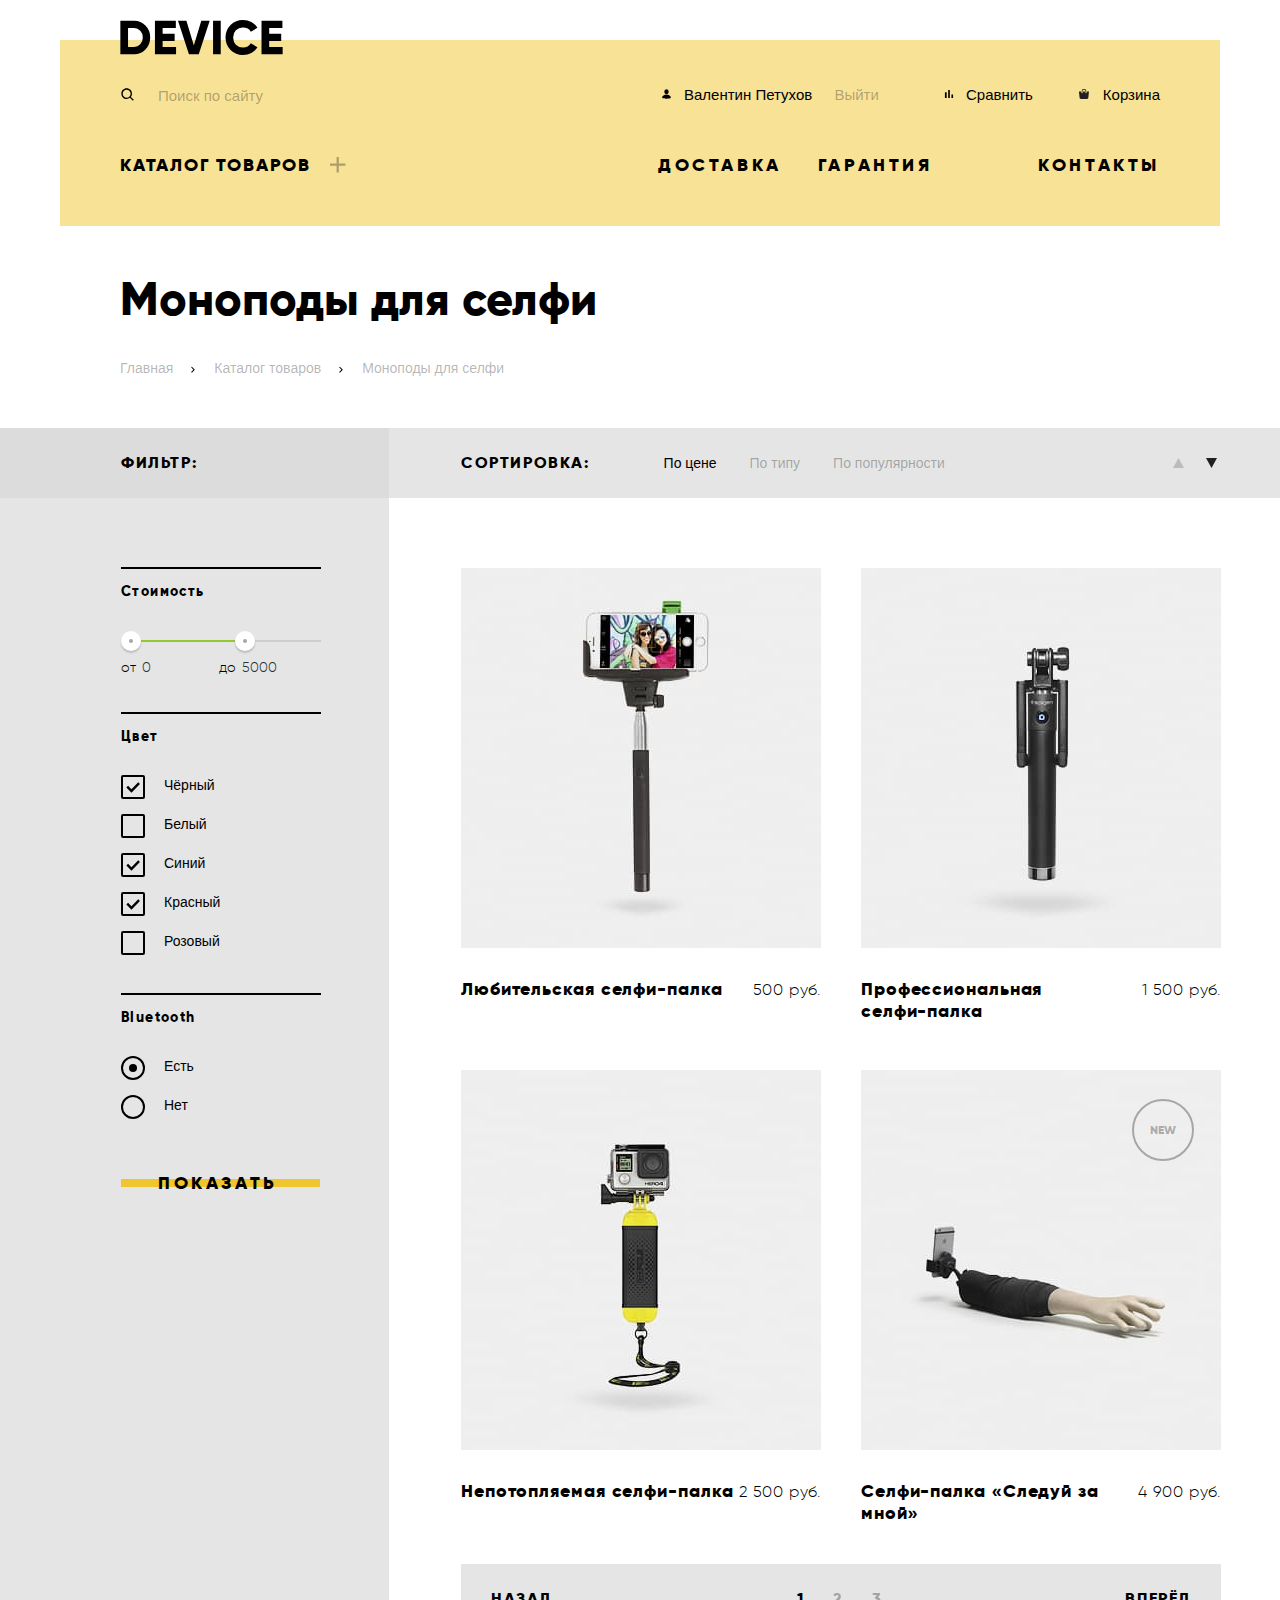
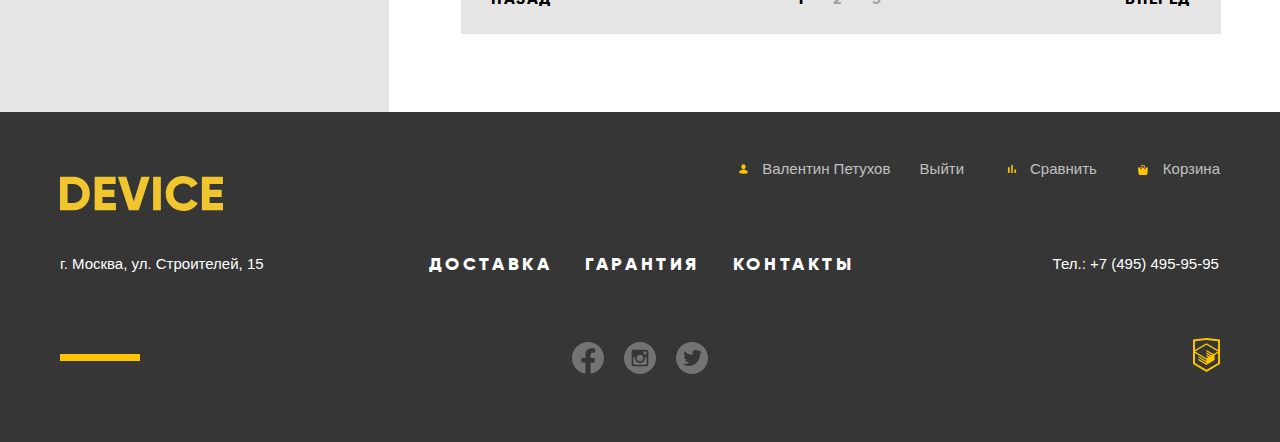
==== commit 55fba456: "Оживил слайдеры, модальное окно формы обратной связи, добавил анимацию" ====
--- a/catalog.html
+++ b/catalog.html
@@ -313,7 +313,7 @@
                         <a class="footer-site-link" href="">Контакты</a>
                     </li>
                 </ul>
-                <p class="footer-tel">Тел.: +7 (495) 495-95-95</p>
+                <a class="footer-tel" href="tel:84954959595">Тел.: +7 (495) 495-95-95</a>
             </div>
             <div class="footer-wrapper-row">
                 <ul class="list social-list">
--- a/css/style.css
+++ b/css/style.css
@@ -429,8 +429,9 @@
 
 .slider-controls {
     position: absolute;
-    right: 98px;
+    right: 108px;
     bottom: 174px;
+    z-index: 1;
 
     display: flex;
 }
@@ -450,9 +451,13 @@
     border-style: solid;
     border-color: var(--basic-black);
     border-radius: 50%;
-}
-
-.slider-controls-item.current .slider-controls-button::before {
+
+    cursor: pointer;
+}
+
+#promo-slide-1:checked~.slider-controls .slider-controls-button[for="promo-slide-1"]::before,
+#promo-slide-2:checked~.slider-controls .slider-controls-button[for="promo-slide-2"]::before,
+#promo-slide-3:checked~.slider-controls .slider-controls-button[for="promo-slide-3"]::before {
     content: '';
     position: absolute;
     top: 50%;
@@ -470,27 +475,18 @@
 }
 
 .promo-product-list {
+    position: relative;
+
     background-image: linear-gradient(to bottom, var(--special-yellow) 114px, var(--basic-white) 114px);
 
     counter-reset: li;
 }
 
-.promo-product-card {
-    position: relative;
-    top: -15px;
-
-    display: flex;
-    justify-content: space-between;
-    height: 506px;
-    padding-left: 30px;
-    padding-right: 60px;
-}
-
-.promo-product-card::before {
+.promo-product-item::before {
     content: counter(li, decimal-leading-zero);
     position: absolute;
     right: 47px;
-    top: -17px;
+    top: -32px;
 
     font-family: "Gilroy", Arial, sans-serif;
     font-weight: 800;
@@ -499,7 +495,32 @@
     text-transform: uppercase;
     color: var(--basic-white);
 
+    opacity: 0;
+
     counter-increment: li;
+}
+
+.promo-product-card {
+    position: relative;
+    top: -15px;
+
+    display: none;
+    justify-content: space-between;
+    height: 506px;
+    padding-left: 30px;
+    padding-right: 60px;
+}
+
+#promo-slide-1:checked~.promo-product-list .promo-product-item:nth-child(1) .promo-product-card,
+#promo-slide-2:checked~.promo-product-list .promo-product-item:nth-child(2) .promo-product-card,
+#promo-slide-3:checked~.promo-product-list .promo-product-item:nth-child(3) .promo-product-card {
+    display: flex;
+}
+
+#promo-slide-1:checked~.promo-product-list .promo-product-item:nth-child(1)::before,
+#promo-slide-2:checked~.promo-product-list .promo-product-item:nth-child(2)::before,
+#promo-slide-3:checked~.promo-product-list .promo-product-item:nth-child(3)::before {
+    opacity: 1;
 }
 
 .promo-product-img-container {
@@ -578,6 +599,7 @@
 
     border: none;
     background-color: transparent;
+    outline: none;
 
     cursor: pointer;
 }
@@ -728,7 +750,6 @@
 .advantages-slider-nav {
     position: relative;
 
-    width: 277px;
     padding-top: 80px;
     padding-bottom: 77px;
 }
@@ -746,6 +767,7 @@
 }
 
 .advantages-slider-item:not(:last-child) {
+    width: 277px;
     margin-bottom: 22px;
 }
 
@@ -764,17 +786,17 @@
     padding-left: 38px;
 }
 
-.advantages-slider-item.current .advantages-slider-link {
-    padding-right: 138px;
+#advantages-slide-1:checked~.advantages-slider-nav .advantages-slider-link[for="advantages-slide-1"],
+#advantages-slide-2:checked~.advantages-slider-nav .advantages-slider-link[for="advantages-slide-2"],
+#advantages-slide-3:checked~.advantages-slider-nav .advantages-slider-link[for="advantages-slide-3"] {
+    width: 100%;
 
     color: var(--special-yellow);
 }
 
-.advantages-slider-item:nth-child(3).current .advantages-slider-link {
-    padding-right: 151px;
-}
-
-.advantages-slider-item.current .advantages-slider-link::before {
+#advantages-slide-1:checked~.advantages-slider-nav .advantages-slider-link[for="advantages-slide-1"]::before,
+#advantages-slide-2:checked~.advantages-slider-nav .advantages-slider-link[for="advantages-slide-2"]::before,
+#advantages-slide-3:checked~.advantages-slider-nav .advantages-slider-link[for="advantages-slide-3"]::before {
     background-color: var(--basic-black);
 
     transform: translateY(-50%) scaleY(5);
@@ -786,15 +808,8 @@
     padding-left: 24px;
 }
 
-.advantages-slider-item:nth-child(1) .advantages-slider-link:active,
-.advantages-slider-item:nth-child(2) .advantages-slider-link:active {
-    padding-right: 138px;
-
-    color: var(--special-yellow);
-}
-
-.advantages-slider-item:nth-child(3) .advantages-slider-link:active {
-    padding-right: 151px;
+.advantages-slider-link:active {
+    width: 100%;
 
     color: var(--special-yellow);
 }
@@ -813,6 +828,7 @@
 .advantages-slider-page {
     position: relative;
 
+    display: none;
     padding-right: 188px;
 }
 
@@ -821,6 +837,12 @@
     position: absolute;
     right: 0;
     top: 0;
+}
+
+#advantages-slide-1:checked~.advantages-slider-content .advantages-slider-page:nth-child(1),
+#advantages-slide-2:checked~.advantages-slider-content .advantages-slider-page:nth-child(2),
+#advantages-slide-3:checked~.advantages-slider-content .advantages-slider-page:nth-child(3) {
+    display: block;
 }
 
 .advantages-slider-delivery::after {
@@ -1638,14 +1660,14 @@
     display: flex;
     align-items: center;
 
-    margin-bottom: 50px;
+    margin-bottom: 58px;
 }
 
 .footer-wrapper-row:first-child {
     justify-content: space-between;
     align-items: flex-start;
 
-    margin-bottom: 37px;
+    margin-bottom: 49px;
 }
 
 .footer-wrapper-row:last-child {
@@ -1843,25 +1865,39 @@
 
 .modal {
     position: fixed;
-    top: 50%;
-    left: 50%;
+    top: 0;
+    right: 0;
+    bottom: 0;
+    left: 0;
     z-index: 2;
 
+    display: none;
     width: 960px;
-    margin-left: -480px;
+    margin: auto;
 
     background-color: var(--basic-white);
     box-shadow: 0px 10px 16px rgba(0, 0, 0, 0.15);
-
-    transform: translateY(-50%);
+}
+
+.modal-show {
+    display: block;
+    animation: bounce 0.6s;
+}
+
+.modal-error {
+    animation: shake 0.6s;
 }
 
 .modal-feedback {
-    display: none;
+    top: 50%;
+    bottom: auto;
+
     padding-top: 91px;
     padding-right: 100px;
     padding-bottom: 60px;
     padding-left: 99px;
+
+    transform: translateY(-50%);
 }
 
 .modal-feedback-form {
@@ -1877,7 +1913,7 @@
 }
 
 .modal-feedback-title {
-    display: block;
+    display: inline-block;
     margin-bottom: 9px;
 
     font-family: "Gilroy", Arial, sans-serif;
@@ -1905,7 +1941,7 @@
     background-color: var(--basic-grey-super-light);
 }
 
-.modal-feedback-input:hover {
+.modal-feedback-input:not(.modal-feedback-input-error):hover {
     background-color: var(--basic-grey-super-normal);
 }
 
@@ -1915,6 +1951,10 @@
     border-color: var(--special-yellow);
     background-color: var(--basic-white);
     outline: none;
+}
+
+.modal-feedback-input-error {
+    background-color: var(--basic-pink);
 }
 
 .modal-feedback-message {
@@ -1953,6 +1993,8 @@
     background-position: 50% 50%;
     outline: none;
     opacity: 0.4;
+
+    cursor: pointer;
 }
 
 .close-modal:hover {
@@ -1961,10 +2003,6 @@
 
 .close-modal:active {
     opacity: 0.3;
-}
-
-.modal-map {
-    display: none;
 }
 
 .modal-map-iframe {
@@ -1985,4 +2023,45 @@
     clip-path: inset(100%);
     clip: rect(0 0 0 0);
     overflow: hidden;
+}
+
+@keyframes bounce {
+    0% {
+        transform: translateY(-1000px);
+    }
+
+    70% {
+        transform: translateY(-45%);
+    }
+
+    90% {
+        transform: translateY(-55%);
+    }
+
+    100% {
+        transform: translateY(-50%);
+    }
+}
+
+@keyframes shake {
+
+    0%,
+    100% {
+        transform: translateX(0) translateY(-50%);
+    }
+
+    10%,
+    30%,
+    50%,
+    70%,
+    90% {
+        transform: translateX(-10px) translateY(-50%);
+    }
+
+    20%,
+    40%,
+    60%,
+    80% {
+        transform: translateX(10px) translateY(-50%);
+    }
 }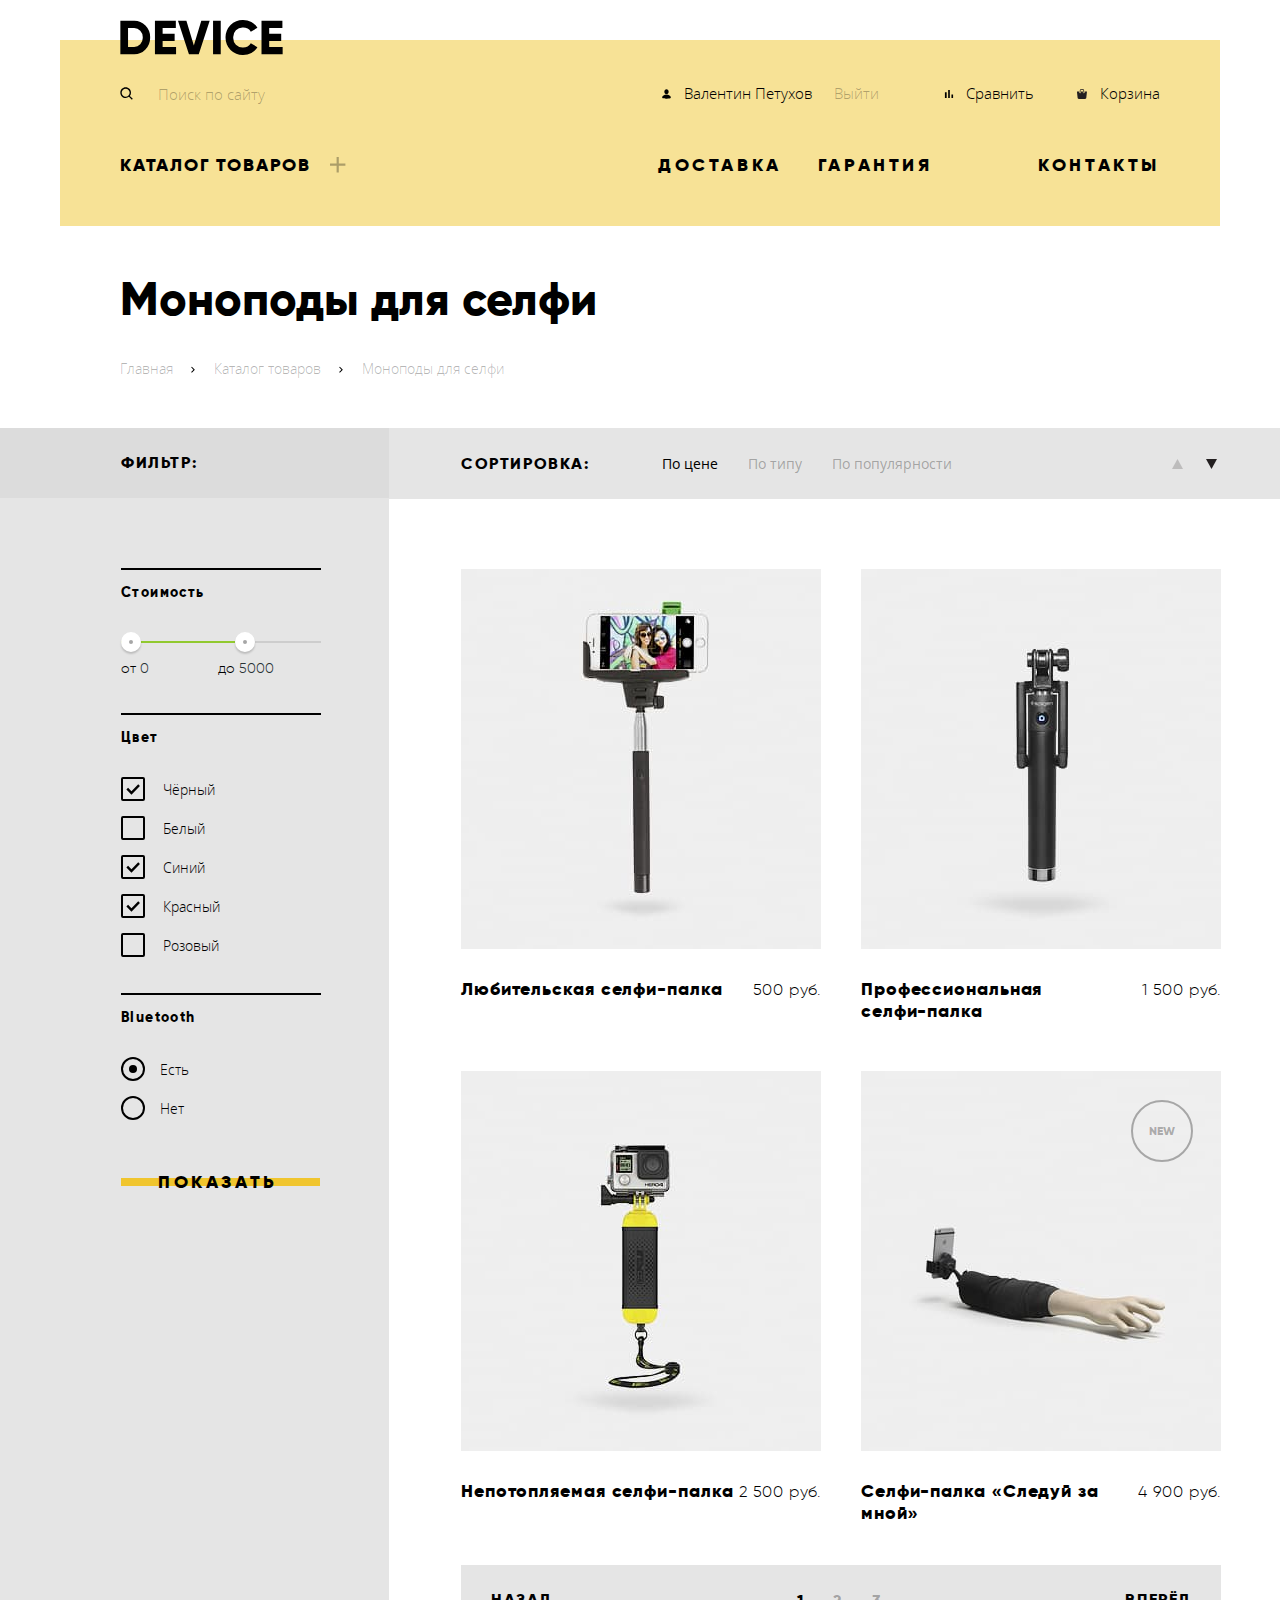
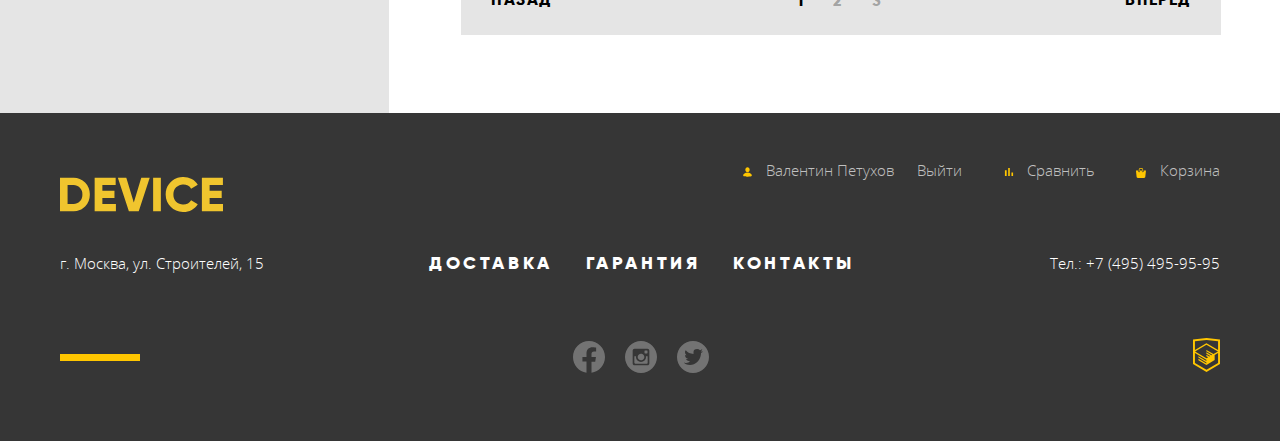
==== commit 2b568f77: "Исправил Ошибки" ====
--- a/catalog.html
+++ b/catalog.html
@@ -47,7 +47,7 @@
                                         <a class="catalog-submenu-link current">Моноподы для селфи</a>
                                     </li>
                                     <li class="catalog-submenu-item">
-                                        <a class="catalog-submenu-link" href="">Экшен-камеры</a>
+                                        <a class="catalog-submenu-link" href="">Экшн-камеры</a>
                                     </li>
                                 </ul>
                             </li>
@@ -62,7 +62,7 @@
                                 </ul>
                             </li>
                             <li class="catalog-navigation-item">
-                                <a class="catalog-submenu-link" href="">Квадракоптеры</a>
+                                <a class="catalog-submenu-link" href="">Квадракоптер</a>
                             </li>
                         </ul>
                     </li>
@@ -179,14 +179,14 @@
                         </ul>
                         <ul class="list arrow-list">
                             <li class="arrow-item">
-                                <button class="arrow-link arrow-up" type="button">
+                                <a class="arrow-link arrow-up" href="">
                                     <span class="visually-hidden">Вверх</span>
-                                </button>
+                                </a>
                             </li>
                             <li class="arrow-item">
-                                <button class="arrow-link arrow-down current" type="button">
+                                <a class="arrow-link arrow-down current" href="">
                                     <span class="visually-hidden">Вниз</span>
-                                </button>
+                                </a>
                             </li>
                         </ul>
                     </div>
@@ -194,72 +194,64 @@
                 <div class="catalog-container">
                     <ul class="list catalog-list">
                         <li class="catalog-item">
-                            <article class="catalog-card">
-                                <div class="catalog-img-wrapper">
-                                    <img class="catalog-img" src="img/item-1.jpg" width="360" height="380" alt="Любительская селфи-палка">
-                                    <div class="catalog-img-wrapper-inner">
-                                        <button class="button catalog-cart" type="button">В корзину</button>
-                                        <button class="catalog-compare" type="button">Добавить к сравнению</button>
-                                    </div>
-                                </div>
-                                <div class="catalog-info">
-                                    <h3 class="catalog-title">
-                                        <a class="catalog-title-link" href="">Любительская селфи-палка</a>
-                                    </h3>
-                                    <p class="catalog-price">500 руб.</p>
-                                </div>
-                            </article>
+                            <div class="catalog-img-wrapper">
+                                <img class="catalog-img" src="img/item-1.jpg" width="360" height="380" alt="Любительская селфи-палка">
+                                <div class="catalog-img-wrapper-inner">
+                                    <button class="button catalog-cart" type="button">В корзину</button>
+                                    <button class="catalog-compare" type="button">Добавить к сравнению</button>
+                                </div>
+                            </div>
+                            <div class="catalog-info">
+                                <h3 class="catalog-title">
+                                    <a class="catalog-title-link" href="">Любительская селфи-палка</a>
+                                </h3>
+                                <p class="catalog-price">500 руб.</p>
+                            </div>
                         </li>
                         <li class="catalog-item">
-                            <article class="catalog-card">
-                                <div class="catalog-img-wrapper">
-                                    <img class="catalog-img" src="img/item-2.jpg" width="360" height="380" alt="Профессиональная селфи-палка">
-                                    <div class="catalog-img-wrapper-inner">
-                                        <button class="button catalog-cart" type="button">В корзину</button>
-                                        <button class="catalog-compare" type="button">Добавить к сравнению</button>
-                                    </div>
-                                </div>
-                                <div class="catalog-info">
-                                    <h3 class="catalog-title">
-                                        <a class="catalog-title-link" href="">Профессиональная <br> селфи-палка</a>
-                                    </h3>
-                                    <p class="catalog-price">1 500 руб.</p>
-                                </div>
-                            </article>
+                            <div class="catalog-img-wrapper">
+                                <img class="catalog-img" src="img/item-2.jpg" width="360" height="380" alt="Профессиональная селфи-палка">
+                                <div class="catalog-img-wrapper-inner">
+                                    <button class="button catalog-cart" type="button">В корзину</button>
+                                    <button class="catalog-compare" type="button">Добавить к сравнению</button>
+                                </div>
+                            </div>
+                            <div class="catalog-info">
+                                <h3 class="catalog-title">
+                                    <a class="catalog-title-link" href="">Профессиональная <br> селфи-палка</a>
+                                </h3>
+                                <p class="catalog-price">1 500 руб.</p>
+                            </div>
                         </li>
                         <li class="catalog-item">
-                            <article class="catalog-card">
-                                <div class="catalog-img-wrapper">
-                                    <img class="catalog-img" src="img/item-3.jpg" width="360" height="380" alt="Непотопляемая селфи-палка">
-                                    <div class="catalog-img-wrapper-inner">
-                                        <button class="button catalog-cart" type="button">В корзину</button>
-                                        <button class="catalog-compare" type="button">Добавить к сравнению</button>
-                                    </div>
-                                </div>
-                                <div class="catalog-info">
-                                    <h3 class="catalog-title">
-                                        <a class="catalog-title-link" href="">Непотопляемая селфи-палка</a>
-                                    </h3>
-                                    <p class="catalog-price">2 500 руб.</p>
-                                </div>
-                            </article>
-                        </li>
-                        <li class="catalog-item">
-                            <article class="catalog-card catalog-card-new">
-                                <div class="catalog-img-wrapper">
-                                    <img class="catalog-img" src="img/item-4.jpg" width="360" height="380" alt="Селфи-палка «Следуй за мной»">
-                                    <div class="catalog-img-wrapper-inner">
-                                        <button class="button catalog-cart" type="button">В корзину</button>
-                                        <button class="catalog-compare" type="button">Добавить к сравнению</button>
-                                    </div>
-                                </div>
-                                <div class="catalog-info">
-                                    <h3 class="catalog-title">
-                                        <a class="catalog-title-link" href="">Селфи-палка «Следуй за мной»</a>
-                                    </h3>
-                                    <p class="catalog-price">4 900 руб.</p>
-                                </div>
-                            </article>
+                            <div class="catalog-img-wrapper">
+                                <img class="catalog-img" src="img/item-3.jpg" width="360" height="380" alt="Непотопляемая селфи-палка">
+                                <div class="catalog-img-wrapper-inner">
+                                    <button class="button catalog-cart" type="button">В корзину</button>
+                                    <button class="catalog-compare" type="button">Добавить к сравнению</button>
+                                </div>
+                            </div>
+                            <div class="catalog-info">
+                                <h3 class="catalog-title">
+                                    <a class="catalog-title-link" href="">Непотопляемая селфи-палка</a>
+                                </h3>
+                                <p class="catalog-price">2 500 руб.</p>
+                            </div>
+                        </li>
+                        <li class="catalog-item catalog-item-new">
+                            <div class="catalog-img-wrapper">
+                                <img class="catalog-img" src="img/item-4.jpg" width="360" height="380" alt="Селфи-палка «Следуй за мной»">
+                                <div class="catalog-img-wrapper-inner">
+                                    <button class="button catalog-cart" type="button">В корзину</button>
+                                    <button class="catalog-compare" type="button">Добавить к сравнению</button>
+                                </div>
+                            </div>
+                            <div class="catalog-info">
+                                <h3 class="catalog-title">
+                                    <a class="catalog-title-link" href="">Селфи-палка «Следуй за мной»</a>
+                                </h3>
+                                <p class="catalog-price">4 900 руб.</p>
+                            </div>
                         </li>
                     </ul>
                     <div class="catalog-pagination">
@@ -313,7 +305,7 @@
                         <a class="footer-site-link" href="">Контакты</a>
                     </li>
                 </ul>
-                <a class="footer-tel" href="tel:84954959595">Тел.: +7 (495) 495-95-95</a>
+                <a class="footer-tel" href="tel:+74954959595">Тел.: +7 (495) 495-95-95</a>
             </div>
             <div class="footer-wrapper-row">
                 <ul class="list social-list">
--- a/css/style.css
+++ b/css/style.css
@@ -1,17 +1,17 @@
 @font-face {
-    font-family: 'Opens Sans';
+    font-family: 'Open Sans';
     font-style: normal;
     font-weight: 400;
-    src: local('Opens Sans Regular'), local('OpenSans-Regular'),
+    src: local('Open Sans Regular'), local('OpenSans-Regular'),
         url('../fonts/opensans.woff2') format('woff2'),
         url('../fonts/opensans.woff') format('woff');
 }
 
 @font-face {
-    font-family: 'Opens Sans';
+    font-family: 'Open Sans';
     font-style: normal;
     font-weight: 300;
-    src: local('Opens Sans Light'), local('OpenSans-Light'),
+    src: local('Open Sans Light'), local('OpenSans-Light'),
         url('../fonts/opensanslight.woff2') format('woff2'),
         url('../fonts/opensanslight.woff') format('woff');
 }
@@ -98,6 +98,7 @@
 
 .page-body {
     display: grid;
+    grid-template-rows: -webkit-min-content 1fr -webkit-min-content;
     grid-template-rows: min-content 1fr min-content;
     align-content: start;
 
@@ -123,9 +124,9 @@
 .header {
     position: relative;
 
-    padding-top: 45px;
+    padding-top: 43px;
     padding-right: 60px;
-    padding-bottom: 18px;
+    padding-bottom: 16px;
     padding-left: 60px;
 
     background-color: var(--special-yellow);
@@ -134,7 +135,7 @@
 .header-wrapper {
     display: flex;
 
-    margin-bottom: 32px;
+    margin-bottom: 34px;
 }
 
 .logo {
@@ -160,7 +161,18 @@
     position: relative;
 
     width: 440px;
-    margin-right: auto;
+    margin-right: 100px;
+}
+
+.search-form:focus-within .search-form-input {
+    color: var(--basic-black);
+
+    outline: none;
+    border-bottom-color: var(--basic-black);
+}
+
+.search-form:focus-within .search-form-button {
+    opacity: 1;
 }
 
 .search-form-input {
@@ -171,6 +183,9 @@
     padding-bottom: 14px;
     padding-left: 38px;
 
+    font-family: "Open Sans", Arial, sans-serif;
+    font-size: inherit;
+    font-weight: inherit;
     line-height: inherit;
 
     border: none;
@@ -180,7 +195,7 @@
     background-color: transparent;
     background-image: url("../img/search.svg");
     background-repeat: no-repeat;
-    background-position: 0 2px;
+    background-position: -1px 3px;
 }
 
 .search-form-input::-webkit-search-decoration,
@@ -190,14 +205,42 @@
     display: none;
 }
 
+.search-form-input::-webkit-input-placeholder {
+    color: var(--opacity-black-3);
+
+    opacity: 1;
+}
+
+.search-form-input::-moz-placeholder {
+    color: var(--opacity-black-3);
+
+    opacity: 1;
+}
+
 .search-form-input::placeholder {
     color: var(--opacity-black-3);
 
     opacity: 1;
 }
 
+.search-form-input:hover::-webkit-input-placeholder {
+    color: var(--opacity-black-6);
+}
+
+.search-form-input:hover::-moz-placeholder {
+    color: var(--opacity-black-6);
+}
+
 .search-form-input:hover::placeholder {
     color: var(--opacity-black-6);
+}
+
+.search-form-input:focus::-webkit-input-placeholder {
+    color: var(--basic-black);
+}
+
+.search-form-input:focus::-moz-placeholder {
+    color: var(--basic-black);
 }
 
 .search-form-input:focus::placeholder {
@@ -212,7 +255,6 @@
     border-bottom-color: var(--basic-black);
 }
 
-.search-form-input:focus+.search-form-button,
 .search-form-input:valid+.search-form-button {
     opacity: 1;
 }
@@ -235,12 +277,16 @@
     border: 2px solid var(--basic-black);
     background-color: transparent;
     opacity: 0;
-}
-
-.search-form-button:hover {
+
+    cursor: pointer;
+}
+
+.search-form-button:hover,
+.search-form-button:focus {
     color: var(--basic-white);
 
     background-color: black;
+    outline: none;
 }
 
 .search-form-button:active {
@@ -249,16 +295,17 @@
 
 .user-navigation {
     display: flex;
-
-    width: 500px;
+    flex-wrap: wrap;
+
+    width: 542px;
+    margin-left: -42px;
 }
 
 .user-navigation-item {
-    margin-left: 46px;
+    margin-left: 42px;
 }
 
 .user-navigation-item:first-child {
-    margin-left: 0;
     margin-right: auto;
 }
 
@@ -354,12 +401,14 @@
     opacity: 0.3;
 }
 
-.site-navigation-catalog:hover .catalog-navigation {
+.site-navigation-catalog:hover .catalog-navigation,
+.site-navigation-catalog:focus-within .catalog-navigation {
     visibility: visible;
 }
 
 .site-navigation-catalog-link {
     position: relative;
+    z-index: 2;
 
     letter-spacing: 0.1em;
 }
@@ -395,16 +444,12 @@
     visibility: hidden;
 }
 
-.catalog-navigation-item {
-    margin-right: 65px;
-}
-
-.catalog-submenu-item {
+.catalog-navigation-item:not(:last-child) {
+    margin-right: 63px;
+}
+
+.catalog-submenu-item:not(:last-child) {
     margin-bottom: 16px;
-}
-
-.catalog-submenu-item:last-child {
-    margin-bottom: 0;
 }
 
 .catalog-submenu-link {
@@ -423,14 +468,14 @@
 .promo {
     position: relative;
 
-    margin-bottom: 59px;
+    margin-bottom: 62px;
     padding-bottom: 5px;
 }
 
 .slider-controls {
     position: absolute;
     right: 108px;
-    bottom: 174px;
+    bottom: 172px;
     z-index: 1;
 
     display: flex;
@@ -472,6 +517,15 @@
     border-radius: 50%;
 
     transform: translate(-50%, -50%);
+}
+
+#promo-slide-1:focus~.slider-controls .slider-controls-button[for="promo-slide-1"],
+#promo-slide-2:focus~.slider-controls .slider-controls-button[for="promo-slide-2"],
+#promo-slide-3:focus~.slider-controls .slider-controls-button[for="promo-slide-3"] {
+    outline-style: solid;
+    outline-color: var(--basic-black);
+    outline-width: 1px;
+    outline-offset: 2px;
 }
 
 .promo-product-list {
@@ -506,7 +560,6 @@
 
     display: none;
     justify-content: space-between;
-    height: 506px;
     padding-left: 30px;
     padding-right: 60px;
 }
@@ -545,15 +598,15 @@
 }
 
 .promo-product-description {
-    align-self: flex-end;
     width: 500px;
+    margin-top: 94px;
 }
 
 .promo-product-title {
     position: relative;
 
     margin: 0;
-    margin-bottom: 27px;
+    margin-bottom: 26px;
 
     font-family: "GIlroy", Arial, sans-serif;
     font-weight: 800;
@@ -576,7 +629,7 @@
 
 .promo-product-text {
     margin: 0;
-    margin-bottom: 50px;
+    margin-bottom: 51px;
 }
 
 .button {
@@ -621,16 +674,18 @@
     background-color: var(--special-yellow-dark);
 
     transform: translateY(-50%);
-    transition: transform 0.3s;
-}
-
-.button:hover::before {
-    transform: translateY(-50%) scaleY(5);
+    transition: height 0.3s;
+}
+
+.button:hover::before,
+.button:focus::before {
+    height: 100%;
 }
 
 .promo-product-button {
     display: inline-block;
-    margin-bottom: 38px;
+    vertical-align: middle;
+    margin-bottom: 36px;
     padding-left: 44px;
     padding-right: 40px;
 }
@@ -662,7 +717,7 @@
 }
 
 .product-catalog {
-    margin-bottom: 49px;
+    margin-bottom: 48px;
     padding-top: 20px;
 }
 
@@ -679,6 +734,10 @@
 }
 
 .product-catalog-link {
+    position: relative;
+
+    display: block;
+
     font-family: "Gilroy", Arial, sans-serif;
     font-weight: 800;
     font-size: 18px;
@@ -692,9 +751,20 @@
     display: block;
     width: 160px;
     height: 160px;
-    margin-bottom: 38px;
+    margin-bottom: 37px;
 
     background-color: var(--special-yellow);
+}
+
+.product-catalog-link::after {
+    content: '';
+    position: absolute;
+    left: 0;
+    top: 0;
+
+    width: 160px;
+    height: 160px;
+
     background-repeat: no-repeat;
     background-position: 50% 50%;
 }
@@ -707,38 +777,43 @@
     color: var(--opacity-black-3);
 }
 
+.product-catalog-link:active::after {
+    opacity: 0.3;
+}
+
 .product-catalog-bracelets {
     letter-spacing: normal;
 }
 
-.product-catalog-vr::before {
+.product-catalog-vr::after {
     background-image: url("../img/popular-1.svg");
 }
 
-.product-catalog-monopods::before {
+.product-catalog-monopods::after {
     background-image: url("../img/popular-2.svg");
-}
-
-.product-catalog-cameras::before {
+    background-position: 50% 58%;
+}
+
+.product-catalog-cameras::after {
     background-image: url("../img/popular-3.svg");
 }
 
-.product-catalog-bracelets::before {
+.product-catalog-bracelets::after {
     background-image: url("../img/popular-4.svg");
 }
 
-.product-catalog-watches::before {
+.product-catalog-watches::after {
     background-image: url("../img/popular-5.svg");
 }
 
-.product-catalog-quadcopters::before {
+.product-catalog-quadcopters::after {
     background-image: url("../img/popular-6.svg");
 }
 
 .advantages {
-    margin-bottom: 90px;
+    margin-bottom: 91px;
     padding-top: 16px;
-    padding-bottom: 67px;
+    padding-bottom: 68px;
 
     background-image: linear-gradient(to bottom, var(--basic-white) 115px, var(--basic-grey-light) 115px);
 }
@@ -771,53 +846,50 @@
     margin-bottom: 22px;
 }
 
-.advantages-slider-item:nth-child(1) .advantages-slider-link {
-    padding-right: 19px;
-    padding-left: 19px;
-}
-
-.advantages-slider-item:nth-child(2) .advantages-slider-link {
-    padding-right: 22px;
-    padding-left: 24px;
-}
-
-.advantages-slider-item:nth-child(3) .advantages-slider-link {
-    padding-right: 35px;
-    padding-left: 38px;
-}
-
 #advantages-slide-1:checked~.advantages-slider-nav .advantages-slider-link[for="advantages-slide-1"],
 #advantages-slide-2:checked~.advantages-slider-nav .advantages-slider-link[for="advantages-slide-2"],
 #advantages-slide-3:checked~.advantages-slider-nav .advantages-slider-link[for="advantages-slide-3"] {
-    width: 100%;
-
     color: var(--special-yellow);
 }
 
 #advantages-slide-1:checked~.advantages-slider-nav .advantages-slider-link[for="advantages-slide-1"]::before,
 #advantages-slide-2:checked~.advantages-slider-nav .advantages-slider-link[for="advantages-slide-2"]::before,
 #advantages-slide-3:checked~.advantages-slider-nav .advantages-slider-link[for="advantages-slide-3"]::before {
+    width: 277px;
+    height: 100%;
+
     background-color: var(--basic-black);
 
-    transform: translateY(-50%) scaleY(5);
+}
+
+#advantages-slide-1:focus~.advantages-slider-nav .advantages-slider-link[for="advantages-slide-1"]::before,
+#advantages-slide-2:focus~.advantages-slider-nav .advantages-slider-link[for="advantages-slide-2"]::before,
+#advantages-slide-3:focus~.advantages-slider-nav .advantages-slider-link[for="advantages-slide-3"]::before {
+    outline-style: solid;
+    outline-color: var(--special-yellow);
+    outline-width: 2px;
+    outline-offset: -6px;
 }
 
 .advantages-slider-link {
     display: inline-block;
-    padding-right: 24px;
-    padding-left: 24px;
+    vertical-align: middle;
+    width: 160px;
+    padding-right: 0;
+    padding-left: 0;
+
+    text-align: center;
 }
 
 .advantages-slider-link:active {
-    width: 100%;
-
     color: var(--special-yellow);
 }
 
 .advantages-slider-link:active::before {
+    width: 277px;
+    height: 100%;
+
     background-color: var(--basic-black);
-
-    transform: translateY(-50%) scaleY(5);
 }
 
 .advantages-slider-content {
@@ -926,37 +998,12 @@
     display: block;
 }
 
-.popular-link::before {
-    content: "";
-    position: absolute;
-    z-index: 1;
-
-    width: 260px;
-    height: 100px;
-
-    background-repeat: no-repeat;
-    background-position: 50% 50%;
-    opacity: 0;
-}
-
-.popular-dji::before {
-    background-image: url("../img/popular-brands-hover-1.png");
-}
-
-.popular-spgadgets::before {
-    background-image: url("../img/popular-brands-hover-2.png");
-}
-
-.popular-gopro::before {
-    background-image: url("../img/popular-brands-hover-3.png");
-}
-
-.popular-vive::before {
-    background-image: url("../img/popular-brands-hover-4.png");
-}
-
-.popular-link:hover::before {
-    opacity: 1;
+.popular-img {
+    filter: saturate(0) opacity(0.2);
+}
+
+.popular-link:hover .popular-img {
+    filter: none;
 }
 
 .index-columns {
@@ -1067,7 +1114,7 @@
 
 .page-title-container {
     margin-top: 44px;
-    margin-bottom: 50px;
+    margin-bottom: 49px;
     padding-left: 60px;
 }
 
@@ -1082,8 +1129,12 @@
     align-items: baseline;
 }
 
-.breadcrumbs-item {
+.breadcrumbs-item:not(:last-child) {
     margin-right: 16px;
+}
+
+.breadcrumbs-item:last-child .breadcrumbs-link {
+    padding-right: 0;
 }
 
 .breadcrumbs-link {
@@ -1095,11 +1146,11 @@
     color: var(--opacity-black-3);
 }
 
-.breadcrumbs-link:hover {
+.breadcrumbs-link[href]:hover {
     color: var(--opacity-black-6);
 }
 
-.breadcrumbs-link:active {
+.breadcrumbs-link[href]:active {
     color: var(--opacity-black-1);
 }
 
@@ -1107,7 +1158,7 @@
     content: '';
     position: absolute;
     right: 0;
-    bottom: 2px;
+    bottom: 4px;
 
     width: 10px;
     height: 9px;
@@ -1141,7 +1192,7 @@
 
 .filter-form {
     width: 200px;
-    padding-top: 85px;
+    padding-top: 86px;
 }
 
 .filter-form-category {
@@ -1152,11 +1203,15 @@
     border: none;
 }
 
+.filter-form-category:last-of-type {
+    margin-bottom: 44px;
+}
+
 .filter-form-title {
     position: relative;
 
     width: 100%;
-    margin-bottom: 30px;
+    margin-bottom: 33px;
 
     font-family: "Gilroy", Arial, sans-serif;
     font-weight: 800;
@@ -1178,7 +1233,11 @@
 }
 
 .filter-checkboxes-list {
-    margin-bottom: 10px;
+    margin-bottom: 6px;
+}
+
+.filter-radios-list .filter-form-label {
+    padding-left: 39px;
 }
 
 .filter-form-item {
@@ -1191,7 +1250,7 @@
 
 .range-filter {
     width: 200px;
-    margin-top: 10px;
+    margin-top: 7px;
 }
 
 .range-filter-controls {
@@ -1252,17 +1311,13 @@
 }
 
 .range-filter-price:not(:last-child) {
-    margin-right: 19px;
+    margin-right: 18px;
 }
 
 .range-filter-input::-webkit-outer-spin-button,
 .range-filter-input::-webkit-inner-spin-button {
     -webkit-appearance: none;
     margin: 0;
-}
-
-.range-filter-input {
-    -moz-appearance: textfield;
 }
 
 .range-filter-input {
@@ -1270,6 +1325,7 @@
     padding-top: 5px;
     padding-right: 5px;
     padding-bottom: 5px;
+    padding-left: 0;
 
     font-family: inherit;
     font-size: inherit;
@@ -1277,21 +1333,26 @@
 
     border: none;
     background-color: transparent;
+
+    -moz-appearance: textfield;
 }
 
 .filter-form-label {
     position: relative;
 
-    padding-left: 43px;
+    padding-left: 42px;
 
     font-size: 14px;
     line-height: 19px;
     color: var(--basic-black);
+
+    cursor: pointer;
 }
 
 .filter-form-checkbox+.filter-form-label::before {
     content: '';
     position: absolute;
+    top: -3px;
     left: 0;
 
     width: 24px;
@@ -1306,9 +1367,18 @@
     background-image: url("../img/checkbox-on.svg");
 }
 
+.filter-form-checkbox:focus+.filter-form-label,
+.filter-form-radio:focus+.filter-form-label {
+    outline-style: solid;
+    outline-color: var(--basic-black);
+    outline-width: 2px;
+    outline-offset: 6px;
+}
+
 .filter-form-radio+.filter-form-label::before {
     content: '';
     position: absolute;
+    top: -3px;
     left: 0;
 
     width: 24px;
@@ -1380,7 +1450,7 @@
 .sorting-subtitle {
     width: auto;
     margin-bottom: 0;
-    margin-right: 74px;
+    margin-right: 72px;
 }
 
 .sorting-list {
@@ -1389,7 +1459,7 @@
 }
 
 .sorting-item {
-    margin-right: 33px;
+    margin-right: 30px;
 }
 
 .sorting-item:last-child {
@@ -1419,7 +1489,7 @@
 }
 
 .arrow-item {
-    margin-right: 14px;
+    margin-right: 15px;
 }
 
 .arrow-item:last-child {
@@ -1427,6 +1497,7 @@
 }
 
 .arrow-link {
+    display: block;
     padding: 0;
 
     border: none;
@@ -1434,12 +1505,14 @@
     opacity: 0.2;
 }
 
-.arrow-link:hover {
+.arrow-link:hover,
+.arrow-link.current:hover {
     opacity: 0.4;
 }
 
 .arrow-link:active,
-.arrow-link.current {
+.arrow-link.current,
+.arrow-link.current:active {
     opacity: 1;
 }
 
@@ -1464,19 +1537,20 @@
 .catalog-list {
     display: grid;
     grid-template-columns: 360px 360px;
+    -moz-column-gap: 40px;
     column-gap: 40px;
-    row-gap: 48px;
-}
-
-.catalog-card {
-    position: relative;
-}
-
-.catalog-card-new::before {
+    row-gap: 49px;
+}
+
+.catalog-item {
+    position: relative;
+}
+
+.catalog-item-new::before {
     content: 'New';
     position: absolute;
     top: 29px;
-    right: 27px;
+    right: 28px;
     z-index: 1;
 
     width: 62px;
@@ -1505,12 +1579,14 @@
     margin-bottom: 25px;
 }
 
-.catalog-img-wrapper:hover .catalog-img {
+.catalog-img-wrapper:hover .catalog-img,
+.catalog-img-wrapper:focus-within .catalog-img {
     opacity: 0.7;
 }
 
-.catalog-img-wrapper:hover .catalog-img-wrapper-inner {
-    visibility: visible;
+.catalog-img-wrapper:hover .catalog-img-wrapper-inner,
+.catalog-img-wrapper:focus-within .catalog-img-wrapper-inner {
+    opacity: 1;
 }
 
 .catalog-img-wrapper-inner {
@@ -1524,7 +1600,7 @@
 
     transform: translateX(-50%);
 
-    visibility: hidden;
+    opacity: 0;
 }
 
 .catalog-cart {
@@ -1541,9 +1617,13 @@
 
     border: none;
     background-color: transparent;
-}
-
-.catalog-compare:hover {
+    outline: none;
+
+    cursor: pointer;
+}
+
+.catalog-compare:hover,
+.catalog-compare:focus {
     color: var(--basic-black);
 }
 
@@ -1579,6 +1659,7 @@
     font-size: 16px;
     line-height: 18px;
     letter-spacing: 0.05em;
+    white-space: nowrap;
 }
 
 .catalog-container {
@@ -1593,7 +1674,7 @@
     align-items: center;
 
     width: 760px;
-    margin-top: 40px;
+    margin-top: 41px;
 
     background-color: var(--basic-grey-light);
 }
@@ -1630,7 +1711,7 @@
     color: inherit;
 }
 
-.catalog-pagination-control:hover {
+.catalog-pagination-control[href]:hover {
     background-color: var(--special-grey-dark);
 }
 
@@ -1660,17 +1741,19 @@
     display: flex;
     align-items: center;
 
-    margin-bottom: 58px;
+    margin-bottom: 59px;
 }
 
 .footer-wrapper-row:first-child {
     justify-content: space-between;
     align-items: flex-start;
 
-    margin-bottom: 49px;
+    margin-bottom: 48px;
 }
 
 .footer-wrapper-row:last-child {
+    justify-content: space-between;
+
     margin-bottom: 0;
 }
 
@@ -1679,7 +1762,6 @@
     display: block;
     width: 80px;
     height: 7px;
-    margin-right: 432px;
 
     background-color: var(--special-yellow-super-dark);
 }
@@ -1702,12 +1784,8 @@
     min-width: 325px;
 }
 
-.footer-user-item {
-    margin-right: 41px;
-}
-
-.footer-user-item:last-child {
-    margin-right: 0;
+.footer-user-item:not(:last-child) {
+    margin-right: 40px;
 }
 
 .footer-user-link {
@@ -1716,6 +1794,10 @@
     padding-left: 25px;
 
     color: var(--opacity-white-7);
+}
+
+.footer-user-quit {
+    padding-left: 19px;
 }
 
 .footer-user-link:hover {
@@ -1780,7 +1862,7 @@
     justify-content: space-between;
 
     width: 426px;
-    margin-right: 198px;
+    margin-right: auto;
 }
 
 .footer-site-item {
@@ -1813,7 +1895,7 @@
 .social-list {
     display: flex;
 
-    margin-right: auto;
+    margin-left: -52px;
 }
 
 .social-item {
@@ -1881,10 +1963,13 @@
 
 .modal-show {
     display: block;
+
+    -webkit-animation: bounce 0.6s;
     animation: bounce 0.6s;
 }
 
 .modal-error {
+    -webkit-animation: shake 0.6s;
     animation: shake 0.6s;
 }
 
@@ -1913,7 +1998,7 @@
 }
 
 .modal-feedback-title {
-    display: inline-block;
+    display: block;
     margin-bottom: 9px;
 
     font-family: "Gilroy", Arial, sans-serif;
@@ -1981,6 +2066,7 @@
     position: absolute;
     right: 20px;
     top: 20px;
+    z-index: 2;
 
     width: 55px;
     height: 55px;
@@ -2005,7 +2091,26 @@
     opacity: 0.3;
 }
 
+.modal-map {
+    top: 50%;
+    bottom: auto;
+
+    height: 555px;
+
+    transform: translateY(-50%);
+}
+
+.modal-map-img {
+    position: absolute;
+    top: 0;
+    left: 0;
+    z-index: 1;
+}
+
 .modal-map-iframe {
+    position: relative;
+    z-index: 2;
+
     border: none;
 }
 
@@ -2020,9 +2125,28 @@
     border: 0;
 
     white-space: nowrap;
+    -webkit-clip-path: inset(100%);
     clip-path: inset(100%);
     clip: rect(0 0 0 0);
     overflow: hidden;
+}
+
+@-webkit-keyframes bounce {
+    0% {
+        transform: translateY(-1000px);
+    }
+
+    70% {
+        transform: translateY(-45%);
+    }
+
+    90% {
+        transform: translateY(-55%);
+    }
+
+    100% {
+        transform: translateY(-50%);
+    }
 }
 
 @keyframes bounce {
@@ -2043,7 +2167,7 @@
     }
 }
 
-@keyframes shake {
+@-webkit-keyframes shake {
 
     0%,
     100% {
@@ -2064,4 +2188,27 @@
     80% {
         transform: translateX(10px) translateY(-50%);
     }
+}
+
+@keyframes shake {
+
+    0%,
+    100% {
+        transform: translateX(0) translateY(-50%);
+    }
+
+    10%,
+    30%,
+    50%,
+    70%,
+    90% {
+        transform: translateX(-10px) translateY(-50%);
+    }
+
+    20%,
+    40%,
+    60%,
+    80% {
+        transform: translateX(10px) translateY(-50%);
+    }
 }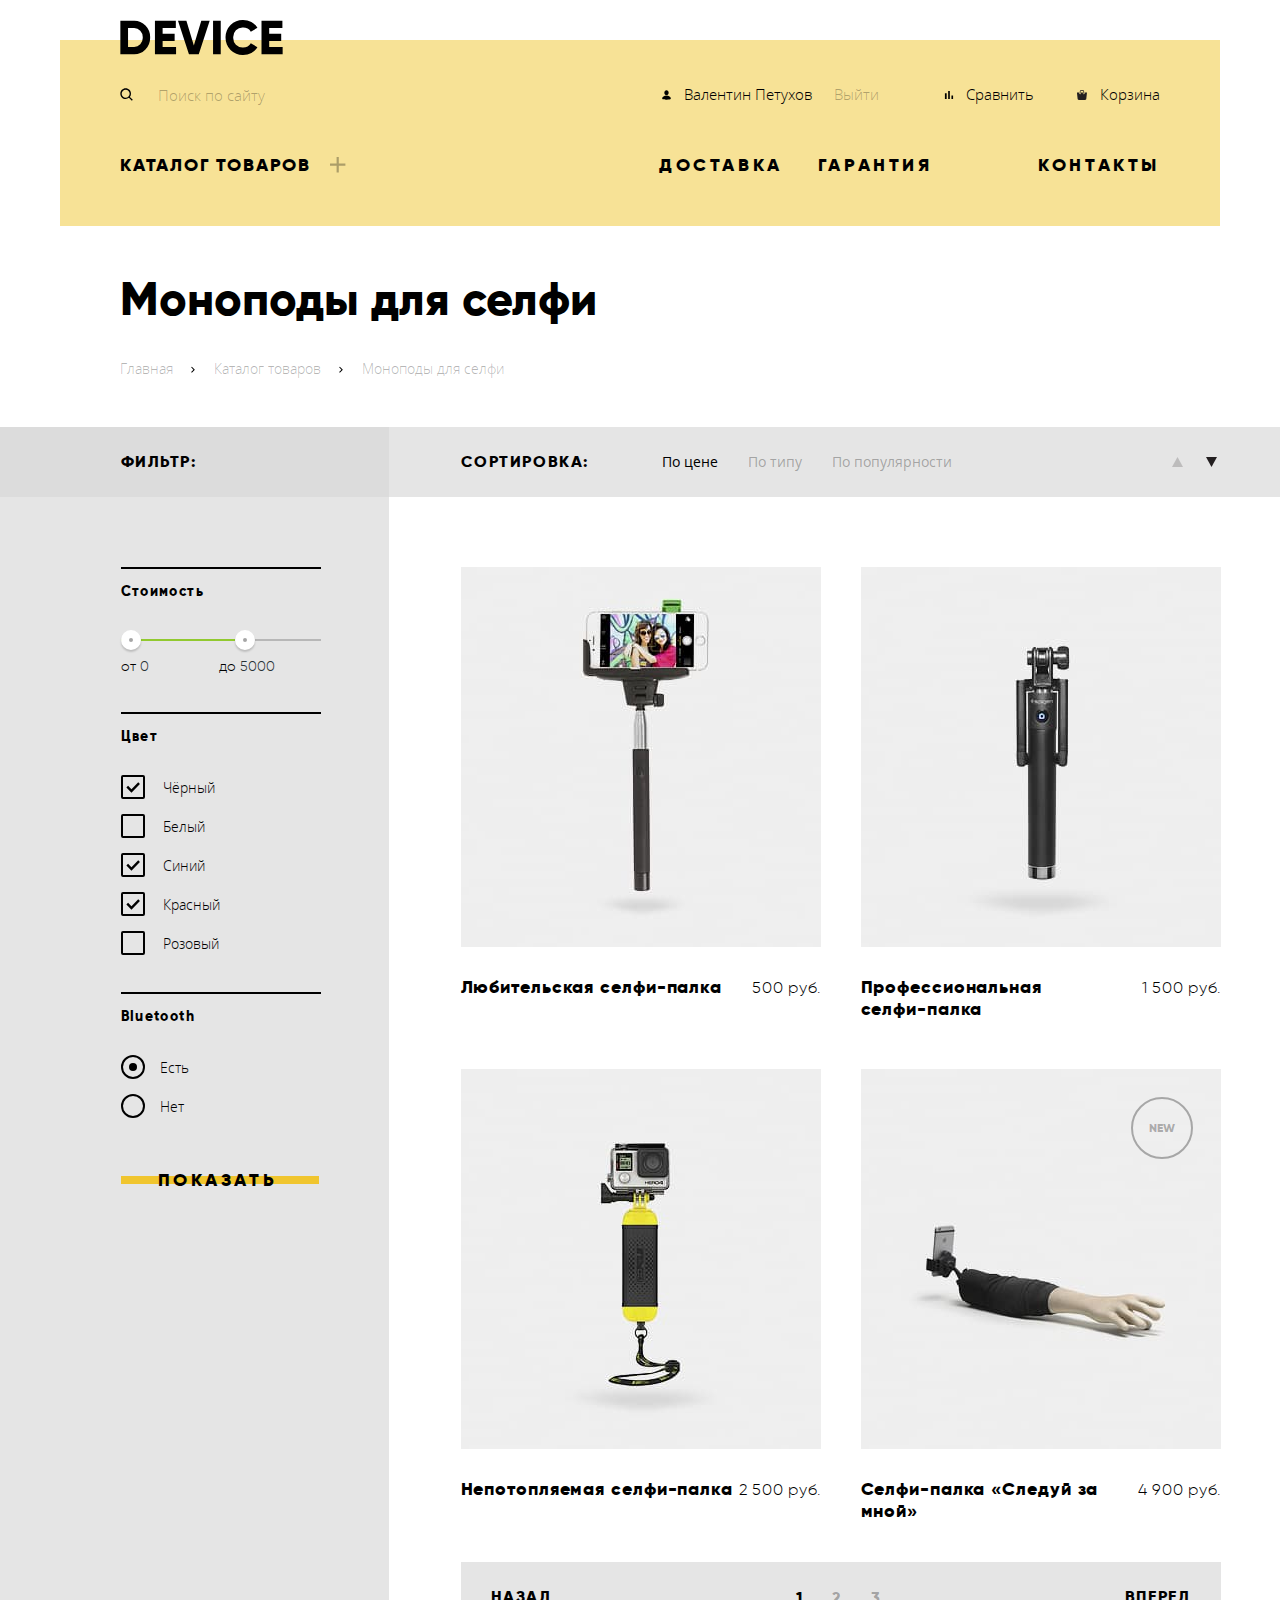
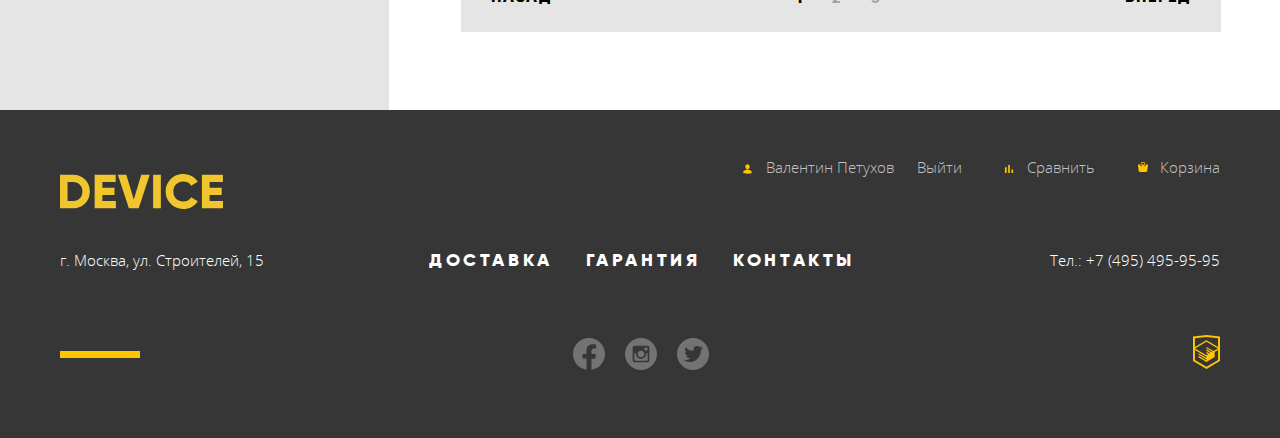
==== commit 4c72a58a: "Повторное исправление недочетов" ====
--- a/catalog.html
+++ b/catalog.html
@@ -5,7 +5,7 @@
     <meta charset="utf-8">
     <title>Каталог моноподов для селфи магазина "Device"</title>
     <link rel="stylesheet" href="css/normalize.css">
-    <link rel="stylesheet" href="css/style.css">
+    <link rel="stylesheet" href="css/style.min.css">
 </head>
 
 <body class="page-body">
@@ -91,7 +91,7 @@
                         <a class="breadcrumbs-link" href="">Каталог товаров</a>
                     </li>
                     <li class="breadcrumbs-item">
-                        <a class="breadcrumbs-link">Моноподы для селфи</a>
+                        Моноподы для селфи
                     </li>
                 </ul>
             </div>
@@ -267,7 +267,7 @@
                                 <a class="catalog-pagination-link catalog-pagination-number" href="">3</a>
                             </li>
                         </ul>
-                        <a class="catalog-pagination-link catalog-pagination-control" href="">Вперёд</a>
+                        <a class="catalog-pagination-link catalog-pagination-control" href="">Вперед</a>
                     </div>
                 </div>
             </section>
--- a/css/style.min.css
+++ b/css/style.min.css
@@ -0,0 +1 @@
+@-webkit-keyframes bounce{0%{transform:translateY(-1000px)}70%{transform:translateY(-45%)}90%{transform:translateY(-55%)}to{transform:translateY(-50%)}}@keyframes bounce{0%{transform:translateY(-1000px)}70%{transform:translateY(-45%)}90%{transform:translateY(-55%)}to{transform:translateY(-50%)}}@-webkit-keyframes shake{0%,to{transform:translateX(0) translateY(-50%)}10%,30%,50%,70%,90%{transform:translateX(-10px) translateY(-50%)}20%,40%,60%,80%{transform:translateX(10px) translateY(-50%)}}@keyframes shake{0%,to{transform:translateX(0) translateY(-50%)}10%,30%,50%,70%,90%{transform:translateX(-10px) translateY(-50%)}20%,40%,60%,80%{transform:translateX(10px) translateY(-50%)}}@font-face{font-family:'Open Sans';font-style:normal;font-weight:400;src:local('Open Sans Regular'),local('OpenSans-Regular'),url(../fonts/opensans.woff2) format('woff2'),url(../fonts/opensans.woff) format('woff')}@font-face{font-family:'Open Sans';font-style:normal;font-weight:300;src:local('Open Sans Light'),local('OpenSans-Light'),url(../fonts/opensanslight.woff2) format('woff2'),url(../fonts/opensanslight.woff) format('woff')}@font-face{font-family:'Gilroy';font-style:normal;font-weight:300;src:local('Gilroy Light'),local('Gilroy-Light'),url(../fonts/gilroylight.woff2) format('woff2'),url(../fonts/gilroylight.woff) format('woff')}@font-face{font-family:'Gilroy';font-style:normal;font-weight:800;src:local('Gilroy ExtraBold'),local('Gilroy-ExtraBold'),url(../fonts/gilroyextrabold.woff2) format('woff2'),url(../fonts/gilroyextrabold.woff) format('woff')}*,::after,::before{box-sizing:border-box}:root{--basic-black: #000;--basic-dark: #363636;--basic-white: #fff;--basic-grey: #464646;--basic-half-grey: #7e7e7e;--basic-grey-dark: #dcdcdc;--basic-grey-light: #e5e5e5;--basic-grey-super-light: #f2f2f2;--basic-grey-super-normal: #eaeaea;--basic-pink: #f6dada;--special-yellow: #f7e296;--special-yellow-dark: #f0c52e;--special-yellow-super-dark: #ffc600;--special-green: #91c92f;--special-grey: #a6a6a6;--special-grey-light: #ebebeb;--special-grey-dark: #d9d9d9;--opacity-black-6: rgba(0, 0, 0, 0.6);--opacity-black-5: rgba(0, 0, 0, 0.5);--opacity-black-4: rgba(0, 0, 0, 0.4);--opacity-black-3: rgba(0, 0, 0, 0.3);--opacity-black-2: rgba(0, 0, 0, 0.2);--opacity-black-1: rgba(0, 0, 0, 0.1);--opacity-white-7: rgba(255, 255, 255, 0.7);--opacity-white-6: rgba(255, 255, 255, 0.6);--opacity-white-3: rgba(255, 255, 255, 0.3)}body{min-width:1200px;margin:0;padding:0;font-family:"Open Sans",Arial,sans-serif;font-size:15px;line-height:20px;font-weight:300;color:var(--basic-black);background-color:var(--basic-white)}a{text-decoration:none}img{max-width:100%;height:auto}.page{height:100%}.page-body{display:grid;grid-template-rows:-webkit-min-content 1fr -webkit-min-content;grid-template-rows:min-content 1fr min-content;align-content:start;min-height:100%;padding-top:40px}.container{width:1160px;margin:0 auto;padding-left:20px;padding-right:20px;box-sizing:content-box}.list{margin:0;padding:0;list-style-type:none}.header{position:relative;padding:44px 60px 17px;background-color:var(--special-yellow)}.header-wrapper{display:flex;margin-bottom:33px}.logo{display:block}.logo[href]:hover{opacity:.6}.logo[href]:active{opacity:.3}.header-logo{position:absolute;top:-20px;margin-bottom:29px}.search-form{position:relative;width:440px;margin-right:100px}.search-form:focus-within .search-form-input{color:var(--basic-black);outline:0;border-bottom-color:var(--basic-black)}.search-form:focus-within .search-form-button{opacity:1}.search-form-input{position:relative;width:100%;padding-right:100px;padding-bottom:14px;padding-left:38px;font-family:"Open Sans",Arial,sans-serif;font-size:inherit;font-weight:inherit;line-height:inherit;border:0;border-bottom-width:2px;border-bottom-style:solid;border-bottom-color:transparent;background-color:transparent;background-image:url(../img/search.svg);background-repeat:no-repeat;background-position:-1px 3px}.search-form-input::-webkit-search-cancel-button,.search-form-input::-webkit-search-decoration,.search-form-input::-webkit-search-results-button,.search-form-input::-webkit-search-results-decoration{display:none}.search-form-input::-webkit-input-placeholder{color:var(--opacity-black-3);opacity:1}.search-form-input::-moz-placeholder{color:var(--opacity-black-3);opacity:1}.search-form-input::placeholder{color:var(--opacity-black-3);opacity:1}.search-form-input:hover::-webkit-input-placeholder{color:var(--opacity-black-6)}.search-form-input:hover::-moz-placeholder{color:var(--opacity-black-6)}.search-form-input:hover::placeholder{color:var(--opacity-black-6)}.search-form-input:focus::-webkit-input-placeholder{color:var(--basic-black)}.search-form-input:focus::-moz-placeholder{color:var(--basic-black)}.search-form-input:focus::placeholder{color:var(--basic-black)}.search-form-input:focus,.search-form-input:valid{color:var(--basic-black);outline:0;border-bottom-color:var(--basic-black)}.search-form-input:valid+.search-form-button{opacity:1}.search-form-button{position:absolute;right:0;bottom:0;padding:15px 17px;font-size:inherit;line-height:inherit;text-transform:uppercase;color:var(--basic-black);border:2px solid var(--basic-black);background-color:transparent;opacity:0;cursor:pointer}.search-form-button:focus,.search-form-button:hover{color:var(--basic-white);background-color:#000;outline:0}.search-form-button:active{color:var(--opacity-white-3)}.user-navigation{display:flex;flex-wrap:wrap;width:542px;margin-left:-42px}.user-navigation-item{margin-left:42px}.user-navigation-item:first-child{margin-right:auto}.user-navigation-link{position:relative;padding-left:24px;color:inherit}.user-navigation-link::before{content:'';position:absolute;bottom:2px;left:0}.user-navigation-link:hover{opacity:.6}.user-navigation-link:active{opacity:.3}.user-navigation-cart::before,.user-navigation-compare::before,.user-navigation-entry::before{width:13px;height:14px;background-image:url(../img/user.svg);background-repeat:no-repeat;background-position:center}.user-navigation-cart::before,.user-navigation-compare::before{width:14px;background-image:url(../img/compare.svg)}.user-navigation-cart::before{width:11px;background-image:url(../img/cart.svg)}.user-navigation-quit{margin-left:18px;padding-left:0;color:var(--opacity-black-3)}.site-navigation-item{margin-right:35px}.site-navigation-item:first-child{margin-right:310px}.site-navigation-item:first-child .site-navigation-link{padding-right:38px}.site-navigation-item:last-child{margin-right:0;margin-left:auto}.site-navigation-link{font-family:"Gilroy",Arial,sans-serif;font-weight:800;font-size:18px;color:inherit;line-height:22px;letter-spacing:.2em;text-transform:uppercase}.site-navigation-link:hover{opacity:.6}.site-navigation-link:active{opacity:.3}.site-navigation-catalog:focus-within .catalog-navigation,.site-navigation-catalog:hover .catalog-navigation{visibility:visible}.site-navigation-catalog-link{position:relative;z-index:2;letter-spacing:.1em}.site-navigation-catalog-link::after{content:'';position:absolute;bottom:0;right:0;width:22px;height:22px;background-image:url(../img/plus.svg);background-repeat:no-repeat;background-position:center}.catalog-navigation{position:absolute;left:0;z-index:1;display:flex;width:100%;padding:31px 60px 41px;background-color:var(--special-yellow);visibility:hidden}.catalog-navigation-item:not(:last-child){margin-right:63px}.catalog-submenu-item:not(:last-child){margin-bottom:16px}.catalog-submenu-link{color:inherit}.catalog-submenu-link:hover{color:var(--opacity-black-6)}.catalog-submenu-link.current,.catalog-submenu-link:active{color:var(--opacity-black-3)}.promo{position:relative;margin-bottom:60px;padding-bottom:5px}.slider-controls{position:absolute;right:108px;bottom:173px;z-index:1;display:flex}.slider-controls-item:not(:last-child){margin-right:18px}.slider-controls-button{position:relative;display:block;width:12px;height:12px;border-width:1px;border-style:solid;border-color:var(--basic-black);border-radius:50%;cursor:pointer}#promo-slide-1:checked~.slider-controls .slider-controls-button[for=promo-slide-1]::before,#promo-slide-2:checked~.slider-controls .slider-controls-button[for=promo-slide-2]::before,#promo-slide-3:checked~.slider-controls .slider-controls-button[for=promo-slide-3]::before{content:'';position:absolute;top:50%;left:50%;width:6px;height:6px;border-width:1px;border-style:solid;border-color:var(--basic-black);border-radius:50%;transform:translate(-50%,-50%)}#promo-slide-1:focus~.slider-controls .slider-controls-button[for=promo-slide-1],#promo-slide-2:focus~.slider-controls .slider-controls-button[for=promo-slide-2],#promo-slide-3:focus~.slider-controls .slider-controls-button[for=promo-slide-3]{outline-style:solid;outline-color:var(--basic-black);outline-width:1px;outline-offset:2px}.promo-product-list{position:relative;background-image:linear-gradient(to bottom,var(--special-yellow) 114px,var(--basic-white) 114px);counter-reset:li}.promo-product-item::before{content:counter(li,decimal-leading-zero);position:absolute;right:47px;top:-32px;font-family:"Gilroy",Arial,sans-serif;font-weight:800;font-size:179px;line-height:219px;text-transform:uppercase;color:var(--basic-white);opacity:0;counter-increment:li}.promo-product-card{position:relative;top:-15px;display:none;justify-content:space-between;padding-left:30px;padding-right:60px}#promo-slide-1:checked~.promo-product-list .promo-product-item:nth-child(1) .promo-product-card,#promo-slide-2:checked~.promo-product-list .promo-product-item:nth-child(2) .promo-product-card,#promo-slide-3:checked~.promo-product-list .promo-product-item:nth-child(3) .promo-product-card{display:flex}#promo-slide-1:checked~.promo-product-list .promo-product-item:nth-child(1)::before,#promo-slide-2:checked~.promo-product-list .promo-product-item:nth-child(2)::before,#promo-slide-3:checked~.promo-product-list .promo-product-item:nth-child(3)::before{opacity:1}.promo-product-img-container{width:526px}.promo-product-img{position:relative}.promo-product-item:nth-child(1) .promo-product-img{left:59px}.promo-product-item:nth-child(2) .promo-product-img{top:26px;left:86px}.promo-product-item:nth-child(3) .promo-product-img{top:82px}.promo-product-description{width:500px;margin-top:93px}.promo-product-title{position:relative;margin:0 0 26px;font-family:"GIlroy",Arial,sans-serif;font-weight:800;font-size:47px;line-height:58px;color:var(--basic-black)}.button::before,.promo-product-title::before{content:'';position:absolute;top:-59px;left:0;width:100px;height:7px;background-color:var(--basic-white)}.promo-product-text{margin:0 0 51px}.button{position:relative;z-index:1;padding:9px 15px;font-family:"Gilroy",Arial,sans-serif;font-weight:800;font-size:18px;line-height:22px;letter-spacing:.2em;text-transform:uppercase;color:var(--basic-black);border:0;background-color:transparent;outline:0;cursor:pointer}.button:active{color:var(--opacity-black-3)}.button::before{top:50%;z-index:-1;width:100%;height:20%;background-color:var(--special-yellow-dark);transform:translateY(-50%);transition:height .3s}.button:focus::before,.button:hover::before{height:100%}.promo-product-button{display:inline-block;vertical-align:middle;margin-bottom:36px;padding-left:44px;padding-right:40px}.item-property{padding-right:60px;font-family:"Gilroy",Arial,sans-serif;font-weight:300;letter-spacing:.1em}.item-property:last-child{padding-right:0}.property-table{border-spacing:0 14px}.property-description-item{font-size:36px;line-height:42px}.property-definition-item{font-size:13px;line-height:15px}.product-catalog{margin-bottom:48px;padding-top:20px}.product-catalog-list{display:flex;flex-wrap:wrap;margin-left:-40px}.product-catalog-item{width:160px;margin-left:40px;margin-bottom:20px}.product-catalog-link{position:relative;display:block;font-family:"Gilroy",Arial,sans-serif;font-weight:800;font-size:18px;line-height:22px;letter-spacing:.05em;color:var(--basic-black)}.product-catalog-link::before{content:"";display:block;width:160px;height:160px;margin-bottom:38px;background-color:var(--special-yellow)}.product-catalog-link::after{content:'';position:absolute;left:0;top:0;width:160px;height:160px;background-repeat:no-repeat;background-position:50% 50%}.product-catalog-link:hover::before{background-color:var(--special-yellow-dark)}.product-catalog-link:active{color:var(--opacity-black-3)}.product-catalog-link:active::after{opacity:.3}.product-catalog-bracelets{letter-spacing:normal}.product-catalog-vr::after{background-image:url(../img/popular-1.svg)}.product-catalog-monopods::after{background-image:url(../img/popular-2.svg);background-position:50% 58%}.product-catalog-cameras::after{background-image:url(../img/popular-3.svg)}.product-catalog-bracelets::after{background-image:url(../img/popular-4.svg)}.product-catalog-watches::after{background-image:url(../img/popular-5.svg)}.product-catalog-quadcopters::after{background-image:url(../img/popular-6.svg)}.advantages{margin-bottom:91px;padding-top:16px;padding-bottom:68px;background-image:linear-gradient(to bottom,var(--basic-white) 115px,var(--basic-grey-light) 115px)}.advantages-wrapper{display:flex}.advantages-slider-nav{position:relative;padding-top:80px;padding-bottom:77px}.advantages-slider-nav::after{content:'';position:absolute;top:0;right:-7px;width:7px;height:100%;background-color:var(--basic-black)}.advantages-slider-item:not(:last-child){width:277px;margin-bottom:21px}#advantages-slide-1:checked~.advantages-slider-nav .advantages-slider-link[for=advantages-slide-1],#advantages-slide-2:checked~.advantages-slider-nav .advantages-slider-link[for=advantages-slide-2],#advantages-slide-3:checked~.advantages-slider-nav .advantages-slider-link[for=advantages-slide-3]{color:var(--special-yellow)}#advantages-slide-1:checked~.advantages-slider-nav .advantages-slider-link[for=advantages-slide-1]::before,#advantages-slide-2:checked~.advantages-slider-nav .advantages-slider-link[for=advantages-slide-2]::before,#advantages-slide-3:checked~.advantages-slider-nav .advantages-slider-link[for=advantages-slide-3]::before{width:277px;height:100%;background-color:var(--basic-black)}#advantages-slide-1:focus~.advantages-slider-nav .advantages-slider-link[for=advantages-slide-1]::before,#advantages-slide-2:focus~.advantages-slider-nav .advantages-slider-link[for=advantages-slide-2]::before,#advantages-slide-3:focus~.advantages-slider-nav .advantages-slider-link[for=advantages-slide-3]::before{outline-style:solid;outline-color:var(--special-yellow);outline-width:2px;outline-offset:-6px}.advantages-slider-link{display:inline-block;vertical-align:middle;width:161px;padding-right:0;padding-left:0;text-align:center}.advantages-slider-link:active{color:var(--special-yellow)}.advantages-slider-link:active::before{width:277px;height:100%;background-color:var(--basic-black)}.advantages-slider-content{padding-top:71px;padding-left:123px}.advantages-slider-page{position:relative;display:none;padding-right:188px}.advantages-slider-page::after{content:'';position:absolute;right:0;top:0}#advantages-slide-1:checked~.advantages-slider-content .advantages-slider-page:nth-child(1),#advantages-slide-2:checked~.advantages-slider-content .advantages-slider-page:nth-child(2),#advantages-slide-3:checked~.advantages-slider-content .advantages-slider-page:nth-child(3){display:block}.advantages-slider-delivery::after{width:136px;height:164px;background-image:url(../img/delivery.svg);background-repeat:no-repeat;background-position:center}.advantages-slider-warranty{padding-right:205px}.advantages-slider-credit::after,.advantages-slider-warranty::after{top:-18px;width:171px;height:195px;background-image:url(../img/warranty.svg);background-repeat:no-repeat;background-position:center}.advantages-slider-credit{padding-right:182px}.advantages-slider-credit::after{top:-24px;width:156px;height:188px;background-image:url(../img/credit.svg)}.title{font-family:"Gilroy",Arial,sans-serif;font-weight:800;font-size:47px;line-height:58px;letter-spacing:.2em}.text{line-height:28px}.advantages-title{margin:0 0 40px}.advantages-slider-text{width:570px;letter-spacing:.1em}.popular-brands{margin-bottom:85px}.popular-list{display:flex;flex-wrap:wrap;margin-left:-40px}.popular-item{margin-left:40px}.popular-link{display:block}.popular-img{-webkit-filter:saturate(0) opacity(.2);filter:saturate(0) opacity(.2)}.popular-link:hover .popular-img{-webkit-filter:none;filter:none}.index-columns{display:flex;justify-content:space-between;margin-bottom:85px}.about-us{position:relative;width:473px;padding-top:58px}.about-us::before{content:'';position:absolute;top:1px;display:block;width:80px;height:7px;background-color:var(--basic-black)}.about-us-list{margin-top:60px;margin-bottom:79px}.about-us-item{position:relative;margin-bottom:14px;padding-left:32px;font-family:"Gilroy",Arial,sans-serif;font-weight:800;font-size:16px;line-height:28px}.about-us-item::before{content:'';position:absolute;top:8px;left:0;width:8px;height:8px;border-width:2px;border-style:solid;border-color:var(--basic-grey-light);border-radius:50%}.about-us-item:last-child{margin-bottom:0}.contacts{position:relative;width:560px;padding-top:58px}.contacts::before{content:'';position:absolute;top:1px;display:block;width:80px;height:7px;background-color:var(--basic-black)}.contacts-map{display:block;margin-bottom:81px}.about-us-text,.about-us-title{margin:0 0 40px}.about-us-button{padding-right:18px;padding-left:24px}.contacts-button{padding-left:40px;padding-right:38px}.page-title-container{margin-top:44px;margin-bottom:48px;padding-left:60px}.page-title{margin-bottom:30px;letter-spacing:normal}.breadcrumbs{display:flex;align-items:baseline}.breadcrumbs-item:not(:last-child){margin-right:16px}.breadcrumbs-item:last-child .breadcrumbs-link{padding-right:0}.breadcrumbs-item:last-child{font-size:14px;color:var(--opacity-black-3)}.breadcrumbs-link{position:relative;padding-right:25px;font-size:14px;color:var(--opacity-black-3)}.breadcrumbs-link:hover{color:var(--opacity-black-6)}.breadcrumbs-link:active{color:var(--opacity-black-1)}.breadcrumbs-item:not(:last-child) .breadcrumbs-link::after{content:'';position:absolute;right:0;bottom:4px;width:10px;height:9px;background-image:url(../img/nav-arrow.svg);background-repeat:no-repeat;background-position:center}.catalog-columns,.filters{display:flex}.filters{flex-direction:column;align-items:flex-end;flex-grow:1;width:329px;padding-right:68px;padding-top:25px;background-image:linear-gradient(to bottom,var(--basic-grey-dark) 70px,var(--basic-grey-light) 70px)}.catalog-subtitle{margin:0 0 25px}.filter-form{width:200px;padding-top:86px}.filter-form-category{margin:0 0 49px;padding:0;border:0}.filter-form-category:last-of-type{margin-bottom:44px}.filter-form-title{position:relative;width:100%;margin-bottom:32px;font-family:"Gilroy",Arial,sans-serif;font-weight:800;font-size:14px;line-height:17px;letter-spacing:.1em}.filter-form-title::before{content:'';position:absolute;left:0;top:-16px;width:100%;height:2px;background-color:var(--basic-black)}.filter-checkboxes-list{margin-bottom:6px}.filter-radios-list .filter-form-label{padding-left:39px}.filter-form-item{margin-bottom:19px}.filter-form-item:last-child{margin-bottom:0}.range-filter{width:200px;margin-top:7px}.range-filter-controls{position:relative;margin-bottom:12px;border-radius:5px}.range-filter-scale{height:2px;background-color:var(--opacity-black-2)}.range-filter-bar{width:70%;height:2px;background-color:var(--special-green)}.range-filter-toggle{position:absolute;top:-9px;left:0;width:20px;height:20px;padding:0;border:8px solid var(--basic-white);border-radius:50%;background-color:var(--special-grey);box-shadow:0 2px 2px rgba(0,0,0,.18);cursor:pointer}.range-filter-toggle-min{left:18px}.range-filter-toggle-max{left:160px}.range-filter-price-controls{display:flex}.range-filter-price{font-family:"Gilroy",Arial,sans-serif;font-weight:300;font-size:14px;line-height:16px}.range-filter-price:not(:last-child){margin-right:19px}.range-filter-input::-webkit-inner-spin-button,.range-filter-input::-webkit-outer-spin-button{-webkit-appearance:none;margin:0}.range-filter-input{width:60px;padding:5px 5px 5px 0;font-family:inherit;font-size:inherit;color:#283136;border:0;background-color:transparent;-moz-appearance:textfield}.filter-form-label{position:relative;padding-left:42px;font-size:14px;line-height:19px;color:var(--basic-black);cursor:pointer}.filter-form-checkbox+.filter-form-label::before{content:'';position:absolute;top:-3px;left:0;width:24px;height:24px;background-image:url(../img/checkbox-off.svg);background-repeat:no-repeat;background-position:center}.filter-form-checkbox:checked+.filter-form-label::before{background-image:url(../img/checkbox-on.svg)}.filter-form-checkbox:focus+.filter-form-label,.filter-form-radio:focus+.filter-form-label{outline-style:solid;outline-color:var(--basic-black);outline-width:2px;outline-offset:6px}.filter-form-radio+.filter-form-label::before{content:'';position:absolute;top:-3px;left:0;width:24px;height:24px;background-image:url(../img/radio-off.svg);background-repeat:no-repeat;background-position:center}.filter-form-radio:checked+.filter-form-label::before{background-image:url(../img/radio-on.svg)}.filter-form-checkbox+.filter-form-label:hover::before,.filter-form-radio+.filter-form-label:hover::before{opacity:.6}.filter-form-checkbox+.filter-form-label:active::before,.filter-form-radio:not(:checked)+.filter-form-label:active::before{opacity:1}.filter-form-checkbox:disabled+.filter-form-label,.filter-form-checkbox:disabled+.filter-form-label::before,.filter-form-radio:disabled+.filter-form-label,.filter-form-radio:disabled+.filter-form-label::before{opacity:.25}.filter-form-button{padding-left:37px;padding-right:42px}.catalog{flex-grow:1;width:832px}.sorting-wrapper{padding-top:24px;padding-bottom:25px;padding-left:72px;background-color:var(--basic-grey-light)}.sorting-wrapper-inner{display:flex;align-items:baseline;width:760px}.catalog-subtitle{width:200px;font-family:"Gilroy",Arial,sans-serif;font-weight:800;font-size:16px;line-height:inherit;letter-spacing:.1em;text-transform:uppercase}.sorting-subtitle{width:auto;margin-bottom:0;margin-right:73px}.sorting-list{display:flex;flex-wrap:wrap}.sorting-item{margin-right:30px}.sorting-item:last-child{margin-right:0}.sorting-link{font-weight:400;font-size:14px;line-height:19px;color:var(--opacity-black-3)}.sorting-link:hover{color:var(--opacity-black-6)}.sorting-link.current,.sorting-link:active{color:var(--basic-black)}.arrow-list{display:flex;margin-left:auto}.arrow-item{margin-right:15px}.arrow-item:last-child{margin-right:0}.arrow-link{display:block;padding:0;border:0;background-color:transparent;opacity:.2}.arrow-link.current:hover,.arrow-link:hover{opacity:.4}.arrow-link.current,.arrow-link.current:active,.arrow-link:active{opacity:1}.arrow-link::before{content:'';display:block;width:19px;height:11px;background-repeat:no-repeat;background-position:50% 50%}.arrow-up::before{background-image:url(../img/icon-up-dir.svg)}.arrow-down::before{background-image:url(../img/icon-down-dir.svg)}.catalog-list{display:grid;grid-template-columns:360px 360px;-moz-column-gap:40px;column-gap:40px;row-gap:49px}.catalog-item{position:relative}.catalog-item-new::before{content:'New';position:absolute;top:28px;right:28px;z-index:1;width:62px;height:62px;padding:22px 17px 23px 16px;font-family:"Gilroy",Arial,sans-serif;font-weight:800;font-size:12px;line-height:15px;text-transform:uppercase;color:var(--opacity-black-3);border-width:2px;border-style:solid;border-color:var(--opacity-black-3);border-radius:50%}.catalog-img-wrapper{position:relative;margin-bottom:25px}.catalog-img-wrapper:focus-within .catalog-img,.catalog-img-wrapper:hover .catalog-img{opacity:.7}.catalog-img-wrapper:focus-within .catalog-img-wrapper-inner,.catalog-img-wrapper:hover .catalog-img-wrapper-inner{opacity:1}.catalog-img-wrapper-inner{position:absolute;top:180px;left:50%;min-width:200px;text-align:center;transform:translateX(-50%);opacity:0}.catalog-cart{margin-bottom:22px;padding-right:36px;padding-left:36px}.catalog-compare{padding:0;letter-spacing:.1em;color:var(--opacity-black-5);border:0;background-color:transparent;outline:0;cursor:pointer}.catalog-compare:focus,.catalog-compare:hover{color:var(--basic-black)}.catalog-compare:active{color:var(--opacity-black-2)}.catalog-info{display:flex;justify-content:space-between;align-items:baseline}.catalog-title{width:275px;margin:0;font-family:"Gilroy",Arial,sans-serif;font-weight:800;font-size:18px;line-height:22px}.catalog-title-link{letter-spacing:.05em;color:var(--basic-black)}.catalog-price{margin:0;font-family:"Gilroy",Arial,sans-serif;font-size:16px;line-height:18px;letter-spacing:.05em;white-space:nowrap}.catalog-container{padding-top:70px;padding-bottom:78px;padding-left:72px}.catalog-pagination{display:flex;justify-content:space-between;align-items:center;width:760px;margin-top:40px;background-color:var(--basic-grey-light)}.catalog-pagination-list{display:flex;align-items:baseline;flex-wrap:wrap;margin-right:-30px;padding-left:10px;padding-right:10px}.catalog-pagination-item{margin-right:30px}.catalog-pagination-link{font-family:"Gilroy",Arial,sans-serif;font-weight:800;font-size:16px;line-height:inherit}.catalog-pagination-control{padding:25px 30px;letter-spacing:.1em;text-transform:uppercase;color:inherit}.catalog-pagination-control[href]:hover{background-color:var(--special-grey-dark)}.catalog-pagination-control:active,.catalog-pagination-number{color:var(--opacity-black-3)}.catalog-pagination-number:hover{color:var(--opacity-black-6)}.catalog-pagination-link.current,.catalog-pagination-number:active{color:var(--basic-black)}.footer-wrapper{display:flex;flex-direction:column}.footer-wrapper-row{display:flex;align-items:center;margin-bottom:59px}.footer-wrapper-row:first-child{justify-content:space-between;align-items:flex-start;margin-bottom:48px}.footer-wrapper-row:last-child{justify-content:space-between;margin-bottom:0}.footer-wrapper-row:last-child::before{content:'';display:block;width:80px;height:7px;background-color:var(--special-yellow-super-dark)}.footer{padding-top:47px;padding-bottom:65px;background-color:var(--basic-dark)}.footer-logo{position:relative;top:17px}.footer-user-navigation{display:flex;min-width:325px}.footer-user-item:not(:last-child){margin-right:40px}.footer-user-link{position:relative;padding-left:25px;color:var(--opacity-white-7)}.footer-user-quit{padding-left:19px}.footer-address,.footer-user-link:hover{color:var(--basic-white)}.footer-user-link:active{color:var(--opacity-white-3)}.footer-user-link::before{content:'';position:absolute;bottom:1px;left:0}.footer-user-cart::before,.footer-user-compare::before,.footer-user-entry::before{width:13px;height:14px;background-image:url(../img/user-yellow.svg);background-repeat:no-repeat;background-position:center}.footer-user-cart::before,.footer-user-compare::before{width:14px;background-image:url(../img/compare-yellow.svg)}.footer-user-cart::before{bottom:4px;left:2px;width:11px;height:12px;background-image:url(../img/cart-yellow.svg)}.footer-user-link:hover::before{opacity:.6}.footer-user-link:active::before{opacity:.3}.footer-address{margin-right:165px;font-style:normal}.footer-site-navigation{display:flex;justify-content:space-between;width:426px;margin-right:auto}.footer-site-item{padding-top:5px;padding-bottom:5px}.footer-site-link{font-family:"Gilroy",Arial,sans-serif;font-weight:800;font-size:18px;line-height:22px;letter-spacing:.2em;text-transform:uppercase}.footer-site-link:hover{color:var(--opacity-white-6)}.footer-site-link:active{color:var(--opacity-white-3)}.footer-site-link,.footer-tel{color:var(--basic-white)}.social-list{display:flex;margin-left:-52px}.social-item{margin-right:20px}.social-item:last-child{margin-right:0}.social-link{display:block;width:32px;height:32px;background-color:var(--basic-dark);background-repeat:no-repeat;background-position:50% 50%;opacity:.3}.social-link:hover{opacity:.6}.social-link:active{opacity:.1}.social-fb{background-image:url(../img/fb.svg)}.social-inst{background-image:url(../img/instagram.svg)}.social-tw{background-image:url(../img/twitter.svg)}.academy-logo:hover{opacity:.6}.academy-logo:active{opacity:.3}.modal{position:fixed;top:0;right:0;bottom:0;left:0;z-index:2;display:none;width:960px;margin:auto;background-color:var(--basic-white);box-shadow:0 10px 16px rgba(0,0,0,.15)}.modal-show{display:block;-webkit-animation:bounce .6s;animation:bounce .6s}.modal-error{-webkit-animation:shake .6s;animation:shake .6s}.modal-feedback{top:50%;bottom:auto;padding:91px 100px 60px 99px;transform:translateY(-50%)}.modal-feedback-form{display:flex;justify-content:space-between;flex-wrap:wrap}.modal-feedback-item{width:360px;margin:0 0 22px}.modal-feedback-title{display:block;margin-bottom:9px;font-family:"Gilroy",Arial,sans-serif;font-weight:800;font-size:18px;line-height:22px}.modal-feedback-input{width:100%;margin-bottom:10px;padding:17px 20px 14px;font-family:"Gilroy",Arial,sans-serif;font-size:14px;line-height:16px;color:var(--opacity-black-4);border-width:2px;border-style:solid;border-color:transparent;background-color:var(--basic-grey-super-light)}.modal-feedback-input:not(.modal-feedback-input-error):hover{background-color:var(--basic-grey-super-normal)}.modal-feedback-input:focus{color:var(--basic-dark);border-color:var(--special-yellow);background-color:var(--basic-white);outline:0}.modal-feedback-input-error{background-color:var(--basic-pink)}.modal-feedback-message{width:760px;margin-bottom:32px}.modal-feedback-message .modal-feedback-input{height:167px;resize:none}.modal-feedback-button{padding-right:35px;padding-left:35px}.modal-feedback-button::before{background-color:var(--special-yellow)}.close-modal{position:absolute;right:20px;top:20px;z-index:2;width:55px;height:55px;border:0;border-radius:50%;background-color:transparent;background-image:url(../img/modal-close.svg);background-repeat:no-repeat;background-position:50% 50%;outline:0;opacity:.4;cursor:pointer}.close-modal:hover{opacity:1}.close-modal:active{opacity:.3}.modal-map{top:50%;bottom:auto;height:555px;transform:translateY(-50%)}.modal-map-img{position:absolute;top:0;left:0;z-index:1}.modal-map-iframe{position:relative;z-index:2;border:0}.visually-hidden{position:absolute;width:1px;height:1px;margin:-1px;padding:0;border:0;white-space:nowrap;-webkit-clip-path:inset(100%);clip-path:inset(100%);clip:rect(0 0 0 0);overflow:hidden}